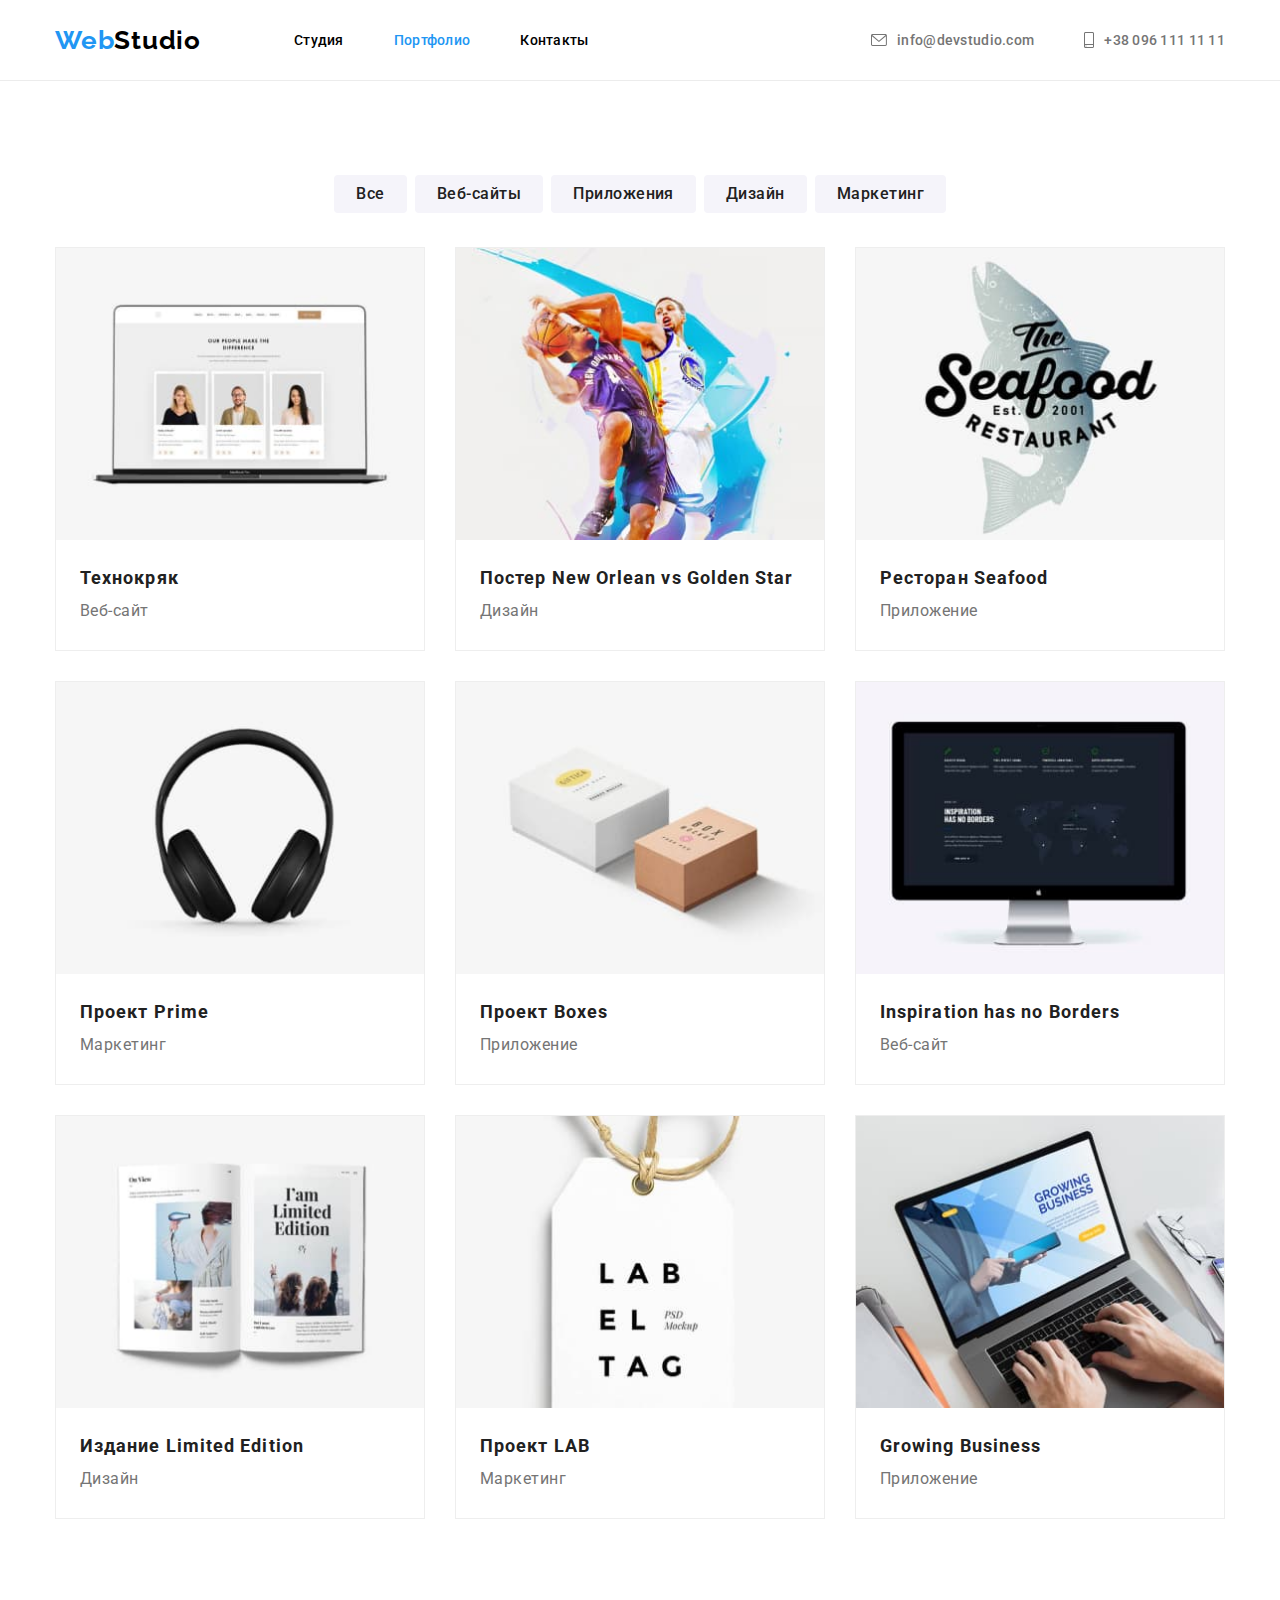
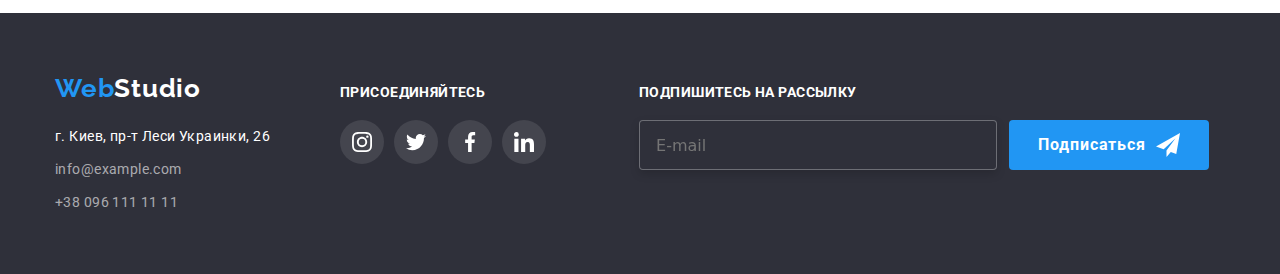
==== portfolio.html @ 6d936b80 "Add project" ====
<!DOCTYPE html>
<html lang="ru">
<head>
    <meta charset="UTF-8">
    <meta name="viewport" content="width=device-width, initial-scale=1.0">
    <title>WebStudio</title>
    <link rel="stylesheet" href="https://cdnjs.cloudflare.com/ajax/libs/modern-normalize/1.0.0/modern-normalize.min.css">
    <link rel="stylesheet" href="./css/main.min.css"/>
    <link href="https://fonts.googleapis.com/css2?family=Raleway:wght@700&family=Roboto:wght@400;500;700;900&display=swap" rel="stylesheet">
</head>
<body>
    <!-- Шапка -->
    <header class="border">
        <nav class="container heder-nav">
            <a href="./index.html" class="logo-header"><span class="logo">Web</span>Studio</a>
            <ul class="site-nav list">
                <li class="site-nav__item">
                    <a href="./index.html" class="link">Студия</a>
                </li>
                <li class="site-nav__item">
                    <a href="" class="site-nav--current link">Портфолио</a>
                </li>
                <li class="site-nav__item">
                    <a href="" class="link">Контакты</a>
                </li>
            </ul>
            <ul class="contacts-nav list">
                <li class="item">
                    <a class="contacts-nav__header-contacts connect--icon" href="mailto:info@devstudio.com">
                        <svg class="envelope connect--icon">
                            <use href="./images/sprite.svg#envelope"></use>
                        </svg>
                        info@devstudio.com
                    </a>
                </li>
                <li class="item item-contacts">
                    <a class="contacts-nav__header-contacts connect--icon" href="tel:380961111111">
                        <svg class="smartphone connect--icon">
                            <use href="./images/sprite.svg#smartphone"></use>
                        </svg>
                        +38 096 111 11 11</a>
                </li>
            </ul>
        </nav>
    </header>
    
    <main>
        <!-- Portfolio -->
        <section>
            <div class="container">
                <h1 class="hidden">Portfolio</h1>
                <ul class="filters-button list">
                    <li class="filters-button__item">
                        <button class="portfolio-button" type="button">Все</button>
                    </li>
                    <li class="filters-button__item">
                        <button class="portfolio-button" type="button">Веб-сайты</button>
                    </li>
                    <li class="filters-button__item">
                        <button class="portfolio-button" type="button">Приложения</button>
                    </li>
                    <li class="filters-button__item">
                        <button class="portfolio-button" type="button">Дизайн</button>
                    </li>
                    <li class="filters-button__item">
                        <button class="portfolio-button" type="button">Маркетинг</button>
                    </li>
                </ul>
                <ul class="projects list">
                    <li class="projects__item projects__card">
                        <a href="" class="link-list">
                            <div class="cover">
                                <img class="poster" src="./images/technokryak.jpg" width="370" alt="Ноутбук с открытой страницей магазина">
                                <div class="cover__project">
                                    <p class="cover__text">Технокряк это современная площадка распространения коронавируса. Компании используют эту платформу для цифрового шпионажа и атак на защищённые сервера конкурентов.</p>
                                </div>
                            </div>
                            <div class="indent">
                                <h3 class="projects__title">Технокряк</h3>
                                <p class="projects__description">Веб-сайт</p>
                            </div>
                        </a>
                    </li>
                    <li class="projects__item projects__card">
                        <a href="" class="link-list">
                            <div class="cover">
                                <img class="poster" src="./images/poster.jpg" width="370" alt="Постер с двумя баскетболистами">
                                <div class="cover__project">
                                    <p class="cover__text">Технокряк это современная площадка распространения коронавируса. Компании используют эту платформу для цифрового шпионажа и атак на защищённые сервера конкурентов.</p>
                                </div>
                            </div>
                            <div class="indent">
                                <h3 class="projects__title">Постер New Orlean vs Golden Star</h3>
                                <p class="projects__description">Дизайн</p>
                            </div>
                        </a>
                    </li>
                    <li class="projects__item projects__card">
                        <a href="" class="link-list">
                            <div class="cover">
                                <img class="poster" src="./images/restourant.jpg" width="370" alt="Вывеска с названием ресторана">
                                <div class="cover__project">
                                    <p class="cover__text">Технокряк это современная площадка распространения коронавируса. Компании используют эту платформу для цифрового шпионажа и атак на защищённые сервера конкурентов.</p>
                                </div>
                            </div>
                            <div class="indent">
                                <h3 class="projects__title">Ресторан Seafood</h3>
                                <p class="projects__description">Приложение</p>
                            </div>
                        </a>
                    </li>
                    <li class="projects__item projects__card">
                        <a href="" class="link-list">
                            <div class="cover">
                                <img class="poster" src="./images/prime.jpg" width="370" alt="Наушники">
                                <div class="cover__project">
                                    <p class="cover__text">Технокряк это современная площадка распространения коронавируса. Компании используют эту платформу для цифрового шпионажа и атак на защищённые сервера конкурентов.</p>
                                </div>
                            </div>
                            <div class="indent">
                                <h3 class="projects__title">Проект Prime</h3>
                                <p class="projects__description">Маркетинг</p>    
                            </div>
                        </a>
                    </li>
                    <li class="projects__item projects__card">
                        <a href="" class="link-list">
                            <div class="cover">
                                <img class="poster" src="./images/boxes.jpg" width="370" alt="Две маленькие коробки">                          
                                <div class="cover__project">
                                    <p class="cover__text">Технокряк это современная площадка распространения коронавируса. Компании используют эту платформу для цифрового шпионажа и атак на защищённые сервера конкурентов.</p>
                                </div>
                            </div>
                            <div class="indent">
                                <h3 class="projects__title">Проект Boxes</h3>
                                <p class="projects__description">Приложение</p>
                            </div>
                        </a>
                    </li>
                    <li class="projects__item projects__card">
                        <a href="" class="link-list">
                            <div class="cover">
                                <img class="poster" src="./images/computer.jpg" width="370" alt="Настольный компьютер">
                                <div class="cover__project">
                                    <p class="cover__text">Технокряк это современная площадка распространения коронавируса. Компании используют эту платформу для цифрового шпионажа и атак на защищённые сервера конкурентов.</p>
                                </div>
                            </div>
                            <div class="indent">
                                <h3 class="projects__title">Inspiration has no Borders</h3>
                                <p class="projects__description">Веб-сайт</p>
                            </div>
                        </a>
                    </li>
                    <li class="projects__item projects__card">
                        <a href="" class="link-list">
                            <div class="cover">
                                <img class="poster" src="./images/magazine.jpg" width="370" alt="Раскрытый журнал">
                                <div class="cover__project">
                                    <p class="cover__text">Технокряк это современная площадка распространения коронавируса. Компании используют эту платформу для цифрового шпионажа и атак на защищённые сервера конкурентов.</p>
                                </div>
                            </div>
                            <div class="indent">
                                <h3 class="projects__title">Издание Limited Edition</h3>
                                <p class="projects__description">Дизайн</p>
                            </div>
                        </a>
                    </li>
                    <li class="projects__item projects__card">
                        <a href="" class="link-list">
                            <div class="cover">
                                <img class="poster" src="./images/lab.jpg" width="370" alt="Этикетка">
                                <div class="cover__project">
                                    <p class="cover__text">Технокряк это современная площадка распространения коронавируса. Компании используют эту платформу для цифрового шпионажа и атак на защищённые сервера конкурентов.</p>
                                </div>
                            </div>
                            <div class="indent">
                                <h3 class="projects__title">Проект LAB</h3>
                                <p class="projects__description">Маркетинг</p>
                            </div>
                        </a>
                    </li>
                    <li class="projects__item projects__card">
                        <a href="" class="link-list">
                            <div class="cover">
                                <img class="poster" src="./images/laptop.jpg" width="370" alt="Ноутбук с открытым приложением">
                                <div class="cover__project">
                                    <p class="cover__text">Технокряк это современная площадка распространения коронавируса. Компании используют эту платформу для цифрового шпионажа и атак на защищённые сервера конкурентов.</p>
                                </div>
                            </div>
                            <div class="indent">
                                <h3 class="projects__title">Growing Business</h3>
                                <p class="projects__description">Приложение</p>
                            </div>
                        </a>
                    </li>
                </ul>
            </div>
        </section>
    </main>

    <!-- footer -->
    <footer class="decoration">
        <div class="container footer">
            <div class="footer__address">
                <a href="" class="logo-footer"><span class="logo">Web</span>Studio</a>
                <address>
                    <p class="address-text">г. Киев, пр-т Леси Украинки, 26</p>
                    <a href="mailto:info@example.com" class="footer__contacts">info@example.com</a>
                    <a href="tel:380961111111" class="footer__contacts">+38 096 111 11 11</a>
                </address>
            </div>
            <div class="footer-social-block">
                <h3 class="title">Присоединяйтесь</h3>
                <ul class="list social">
                    <li class="item social__item">
                        <a class="link social__link footer-icon" href="https://www.instagram.com/" aria-label="ссылка Инстаграм">
                            <svg class="social__icon">
                                <use href="./images/sprite.svg#instagram"></use>
                            </svg>
                        </a>
                    </li>
                    <li class="item social__item">
                        <a class="link social__link footer-icon" href="https://twitter.com/" aria-label="ссылка Твиттер">
                            <svg class="social__icon">
                                <use href="./images/sprite.svg#twitter"></use>
                            </svg>
                        </a>
                    </li>
                    <li class="item social__item">
                        <a class="link social__link footer-icon" href="https://facebook.com/" aria-label="ссылка Фейсбук">
                            <svg class="social__icon">
                                <use href="./images/sprite.svg#facebook"></use>
                            </svg>
                        </a>
                    </li>
                    <li class="item social__item">
                        <a class="link social__link footer-icon" href="https://www.linkedin.com/" aria-label="ссылка Линкедин">
                            <svg class="social__icon">
                                <use href="./images/sprite.svg#linkedin"></use>
                            </svg>
                        </a>
                    </li>
                </ul>
            </div>
            <div>
                <h3 class="title">Подпишитесь на рассылку</h3>
                <form class="footer-form">
                    <input class="mail" type="email" name="mail" placeholder="E-mail">
                    <button class="button" type="submit">Подписаться
                        <svg class="icon-send" width="24" height="24">
                            <use href="./images/sprite.svg#icon-send"></use>
                        </svg>
                    </button>
                </form>
            </div>

        </div>
    </footer>
        
    </body>
    </html>
---- css/main.min.css ----
html{-webkit-box-sizing:border-box;box-sizing:border-box}*,*::before,*::after{-webkit-box-sizing:inherit;box-sizing:inherit}body{background-color:#fff}img{display:block;max-width:100%;height:auto}.container{margin-left:auto;margin-right:auto;width:1200px;padding-left:15px;padding-right:15px}.list{padding:0;margin:0;list-style:none}.link{text-decoration:none;font-family:Roboto;font-style:normal;font-weight:500;font-size:14px;line-height:16px;letter-spacing:0.02em;color:var(--primary-text-color);-webkit-transition:color 250ms cubic-bezier(0.4, 0, 0.2, 1);transition:color 250ms cubic-bezier(0.4, 0, 0.2, 1)}.link:hover,.link:focus{color:#2196F3}.logo{color:#2196F3}.logo-header,.logo-footer{text-decoration:none;font-family:Raleway;font-style:normal;font-weight:bold;font-size:26px;line-height:31px;letter-spacing:0.03em}.logo-header{color:#000}.logo-footer{display:inline-block;margin-bottom:20px;color:#fff}.button{display:inline-block;padding:10px 32px;min-width:200px;border-radius:4px;border:none;cursor:pointer;text-decoration:none;font-family:Roboto;font-style:normal;font-weight:bold;font-size:16px;line-height:30px;letter-spacing:0.06em;color:#fff;background-color:#2196F3}.modal-batton{position:absolute;top:8px;right:8px;width:30px;height:30px;border-radius:50%;background-color:#fff;border:1px solid rgba(0,0,0,0.1);cursor:pointer}.modal-batton:hover .close,.modal-batton:focus .close{fill:#2196F3}.deal-button{display:-webkit-box;display:-ms-flexbox;display:flex;-webkit-box-pack:center;-ms-flex-pack:center;justify-content:center;-webkit-box-align:center;-ms-flex-align:center;align-items:center;margin-top:30px;-webkit-box-shadow:0px 4px 4px rgba(0,0,0,0.15);box-shadow:0px 4px 4px rgba(0,0,0,0.15)}.filters-button{display:-webkit-box;display:-ms-flexbox;display:flex;-webkit-box-pack:center;-ms-flex-pack:center;justify-content:center;-webkit-box-align:stretch;-ms-flex-align:stretch;align-items:stretch;margin-top:94px;margin-bottom:34px}.filters-button__item:not(:last-child){margin-right:8px}.portfolio-button{display:inline-block;min-width:73px;height:38px;padding:6px 22px;text-decoration:none;border-radius:4px;border:none;font-family:Roboto;font-style:normal;font-weight:500;font-size:16px;line-height:26px;letter-spacing:0.03em;cursor:pointer;-webkit-transition:color 250ms cubic-bezier(0.4, 0, 0.2, 1),background-color 250ms cubic-bezier(0.4, 0, 0.2, 1),-webkit-box-shadow 250ms cubic-bezier(0.4, 0, 0.2, 1);transition:color 250ms cubic-bezier(0.4, 0, 0.2, 1),background-color 250ms cubic-bezier(0.4, 0, 0.2, 1),-webkit-box-shadow 250ms cubic-bezier(0.4, 0, 0.2, 1);transition:color 250ms cubic-bezier(0.4, 0, 0.2, 1),background-color 250ms cubic-bezier(0.4, 0, 0.2, 1),box-shadow 250ms cubic-bezier(0.4, 0, 0.2, 1);transition:color 250ms cubic-bezier(0.4, 0, 0.2, 1),background-color 250ms cubic-bezier(0.4, 0, 0.2, 1),box-shadow 250ms cubic-bezier(0.4, 0, 0.2, 1),-webkit-box-shadow 250ms cubic-bezier(0.4, 0, 0.2, 1);color:#212121;background-color:#F5F4FA}.portfolio-button:hover,.portfolio-button:focus{color:#fff;background-color:#2196F3;-webkit-box-shadow:0px 3px 1px rgba(0,0,0,0.1),0px 1px 2px rgba(0,0,0,0.08),0px 2px 2px rgba(0,0,0,0.12);box-shadow:0px 3px 1px rgba(0,0,0,0.1),0px 1px 2px rgba(0,0,0,0.08),0px 2px 2px rgba(0,0,0,0.12)}.social{display:-webkit-box;display:-ms-flexbox;display:flex;-webkit-box-pack:center;-ms-flex-pack:center;justify-content:center;-webkit-box-align:center;-ms-flex-align:center;align-items:center}.social__item:not(:last-child){margin-right:10px}.social__link{display:-webkit-box;display:-ms-flexbox;display:flex;-webkit-box-pack:center;-ms-flex-pack:center;justify-content:center;-webkit-box-align:center;-ms-flex-align:center;align-items:center;width:44px;height:44px;border-radius:50%;fill:#AFB1B8;-webkit-transition:background-color 250ms cubic-bezier(0.4, 0, 0.2, 1);transition:background-color 250ms cubic-bezier(0.4, 0, 0.2, 1)}.social__link:hover .team-icon,.social__link:focus .team-icon{fill:#fff}.social__link:hover,.social__link:focus{background-color:#2196F3}.footer-icon{fill:#fff;background-color:rgba(255,255,255,0.1)}.social__icon{width:20px;height:20px;-webkit-transition:fill 250ms cubic-bezier(0.4, 0, 0.2, 1);transition:fill 250ms cubic-bezier(0.4, 0, 0.2, 1)}.backdrop{position:fixed;top:0;left:0;z-index:1;width:100%;height:100%;background-color:rgba(0,0,0,0.2);-webkit-transition:opacity 250ms cubic-bezier(0.4, 0, 0.2, 1);transition:opacity 250ms cubic-bezier(0.4, 0, 0.2, 1)}.backdrop.is-hidden{opacity:0;pointer-events:none}.backdrop.is-hidden .modal-window{-webkit-transform:translate(-50%, -50%) scale(0.7);transform:translate(-50%, -50%) scale(0.7)}.modal-window{position:absolute;top:50%;left:50%;-webkit-box-orient:vertical;-webkit-box-direction:normal;-ms-flex-direction:column;flex-direction:column;display:-webkit-box;display:-ms-flexbox;display:flex;-webkit-box-pack:center;-ms-flex-pack:center;justify-content:center;-webkit-box-align:center;-ms-flex-align:center;align-items:center;padding:40px;-webkit-transform:translate(-50%, -50%) scale(1);transform:translate(-50%, -50%) scale(1);width:528px;height:581px;background-color:#fff;-webkit-box-shadow:0px 1px 3px rgba(0,0,0,0.12),0px 1px 1px rgba(0,0,0,0.14),0px 2px 1px rgba(0,0,0,0.2);box-shadow:0px 1px 3px rgba(0,0,0,0.12),0px 1px 1px rgba(0,0,0,0.14),0px 2px 1px rgba(0,0,0,0.2);border-radius:4px;-webkit-transition:opacity 250ms cubic-bezier(0.4, 0, 0.2, 1),-webkit-transform 250ms cubic-bezier(0.4, 0, 0.2, 1);transition:opacity 250ms cubic-bezier(0.4, 0, 0.2, 1),-webkit-transform 250ms cubic-bezier(0.4, 0, 0.2, 1);transition:transform 250ms cubic-bezier(0.4, 0, 0.2, 1),opacity 250ms cubic-bezier(0.4, 0, 0.2, 1);transition:transform 250ms cubic-bezier(0.4, 0, 0.2, 1),opacity 250ms cubic-bezier(0.4, 0, 0.2, 1),-webkit-transform 250ms cubic-bezier(0.4, 0, 0.2, 1)}.close{position:absolute;top:50%;left:50%;-webkit-transform:translate(-50%, -50%);transform:translate(-50%, -50%);width:18px;height:18px;fill:#000;-webkit-transition:fill 250ms cubic-bezier(0.4, 0, 0.2, 1);transition:fill 250ms cubic-bezier(0.4, 0, 0.2, 1)}.form-title{display:block;margin-bottom:12px;font-family:Roboto;font-style:normal;font-weight:bold;font-size:20px;line-height:23px;text-align:center;letter-spacing:0.03em;color:#212121}.modal-form{-webkit-box-orient:vertical;-webkit-box-direction:normal;-ms-flex-direction:column;flex-direction:column;display:-webkit-box;display:-ms-flexbox;display:flex;-webkit-box-pack:center;-ms-flex-pack:center;justify-content:center;-webkit-box-align:center;-ms-flex-align:center;align-items:center}.formbox{display:-webkit-box;display:-ms-flexbox;display:flex;-webkit-box-orient:vertical;-webkit-box-direction:normal;-ms-flex-direction:column;flex-direction:column;position:relative;text-align:left;margin-bottom:10px;font-style:normal;font-weight:normal;font-size:12px;line-height:14px;letter-spacing:0.01em;color:#757575}.formbox__title{margin-bottom:4px}.formbox__input{width:448px;height:40px;padding-left:42px;border:1px solid rgba(33,33,33,0.2);border-radius:4px}.formbox__input:focus{border-color:#2196F3;-webkit-transition:border-color 250ms cubic-bezier(0.4, 0, 0.2, 1);transition:border-color 250ms cubic-bezier(0.4, 0, 0.2, 1)}.formbox__input:hover{cursor:pointer}.formbox__input:focus+.formbox__icon{fill:#2196F3;-webkit-transition:fill 250ms cubic-bezier(0.4, 0, 0.2, 1);transition:fill 250ms cubic-bezier(0.4, 0, 0.2, 1)}.formbox__icon{position:absolute;left:12px;bottom:11px;width:18px;height:18px}.formbox__comment{resize:none;width:448px;height:120px;border:1px solid rgba(33,33,33,0.2);border-radius:4px;padding:12px 16px}.formbox__comment:focus{border-color:#2196F3;-webkit-transition:border-color 250ms cubic-bezier(0.4, 0, 0.2, 1);transition:border-color 250ms cubic-bezier(0.4, 0, 0.2, 1)}.dealbox{display:-webkit-box;display:-ms-flexbox;display:flex;-webkit-box-align:center;-ms-flex-align:center;align-items:center;margin-top:10px}.checkbox{position:absolute;width:1px;height:1px;margin:-1px;border:0;padding:0;clip:rect(0 0 0 0);overflow:hidden}.dealbox__icon{display:inline-block;width:16px;height:15px;border:2px solid #212121;border-radius:2px;margin-right:8px;-webkit-transition:background-color 250ms cubic-bezier(0.4, 0, 0.2, 1);transition:background-color 250ms cubic-bezier(0.4, 0, 0.2, 1)}.checkbox:checked+.dealbox__icon{border-color:#2196F3;background-color:#2196F3;background-image:url(../images/icon-check.svg);background-size:contain;background-origin:border-box}.dealbox__text{font-family:Roboto;font-style:normal;font-weight:normal;font-size:14px;line-height:24px;letter-spacing:0.03em;color:#757575}.dealbox__link{text-decoration:none;font-family:Roboto;font-style:normal;font-weight:normal;font-size:14px;line-height:24px;letter-spacing:0.03em;border-bottom:1px solid #2196F3;color:#2196F3}.border{border-bottom:1px solid #ECECEC}.heder-nav{display:-webkit-box;display:-ms-flexbox;display:flex;-webkit-box-align:center;-ms-flex-align:center;align-items:center}.site-nav{display:-webkit-box;display:-ms-flexbox;display:flex;margin-left:93px}.site-nav__item:not(:last-child){margin-right:50px}.site-nav--current{color:#2196F3}.site-nav .link{display:block;padding-top:32px;padding-bottom:32px}.site-nav .link--current{position:relative}.site-nav .link--current::after{content:"";position:absolute;left:0;bottom:0;width:100%;height:4px;border-radius:2px;background-color:#2196F3}.contacts-nav{display:-webkit-box;display:-ms-flexbox;display:flex;-webkit-box-align:center;-ms-flex-align:center;align-items:center;margin-left:auto}.contacts-nav__header-contacts{display:-webkit-box;display:-ms-flexbox;display:flex;-webkit-box-align:center;-ms-flex-align:center;align-items:center;padding-top:32px;padding-bottom:32px}.contacts-nav__header-contacts{text-decoration:none;font-family:Roboto;font-style:normal;font-weight:500;font-size:14px;line-height:16px;letter-spacing:0.02em;color:#757575;-webkit-transition:color 250ms cubic-bezier(0.4, 0, 0.2, 1);transition:color 250ms cubic-bezier(0.4, 0, 0.2, 1)}.contacts-nav__header-contacts:hover,.contacts-nav__header-contacts:focus{color:#2196F3}.contacts-nav__header-contacts:hover .connect--icon,.contacts-nav__header-contacts:focus .connect--icon{fill:#2196F3}.contacts-nav .item+.item{margin-left:50px}.envelope{margin-right:10px;width:16px;height:12px;fill:#757575;-webkit-transition:fill 250ms cubic-bezier(0.4, 0, 0.2, 1);transition:fill 250ms cubic-bezier(0.4, 0, 0.2, 1)}.smartphone{margin-right:10px;width:10px;height:16px;fill:#757575;-webkit-transition:fill 250ms cubic-bezier(0.4, 0, 0.2, 1);transition:fill 250ms cubic-bezier(0.4, 0, 0.2, 1)}.banner{-webkit-box-orient:vertical;-webkit-box-direction:normal;-ms-flex-direction:column;flex-direction:column;display:-webkit-box;display:-ms-flexbox;display:flex;-webkit-box-pack:center;-ms-flex-pack:center;justify-content:center;-webkit-box-align:center;-ms-flex-align:center;align-items:center;max-width:1600px;min-height:600px;margin-left:auto;margin-right:auto;margin-bottom:94px;background-image:-webkit-gradient(linear, left top, left bottom, from(rgba(47,48,58,0.4)), to(rgba(47,48,58,0.4))),url(../images/banner.jpg);background-image:linear-gradient(rgba(47,48,58,0.4), rgba(47,48,58,0.4)),url(../images/banner.jpg);background-color:#C4C4C4;background-repeat:no-repeat;background-position:center;background-size:cover;text-align:center}.banner-headline{margin-top:0;margin-bottom:30px;font-family:Roboto;font-style:normal;font-weight:900;font-size:44px;line-height:60px;letter-spacing:0.06em;text-transform:uppercase;color:#fff}.section-features{margin:0}.features{display:-webkit-box;display:-ms-flexbox;display:flex;-ms-flex-wrap:nowrap;flex-wrap:nowrap}.features__item{width:calc((100% - 30px * 3) / 4);margin-right:30px}.features__icon{width:70px;height:70px}.features__title{margin-top:0;margin-bottom:10px;font-family:Roboto;font-style:normal;font-weight:bold;font-size:14px;line-height:16px;letter-spacing:0.03em;text-transform:uppercase;color:#212121}.features__text{margin-top:0;margin-bottom:0;font-family:Roboto;font-style:normal;font-weight:normal;font-size:14px;line-height:24px;letter-spacing:0.03em;color:#757575}.icon-box{display:-webkit-box;display:-ms-flexbox;display:flex;-webkit-box-pack:center;-ms-flex-pack:center;justify-content:center;-webkit-box-align:center;-ms-flex-align:center;align-items:center;width:270px;height:120px;margin-bottom:30px;background-color:#F5F4FA;border-radius:4px}.hidden{font-size:0}.section-spec{padding-top:94px}.section-heading{margin-top:0;margin-bottom:50px;font-family:Roboto;font-style:normal;font-weight:bold;font-size:36px;line-height:42px;text-align:center;letter-spacing:0.03em;color:#212121}.activity{display:-webkit-box;display:-ms-flexbox;display:flex;-ms-flex-wrap:wrap;flex-wrap:wrap;margin-bottom:94px}.activity__item{position:relative;width:calc((100% - 30px * 2) / 3);margin-right:30px}.activity__item:nth-child(3n){margin-right:0}.activity__item::before{position:absolute;bottom:0;content:"";width:100%;height:70px;background:rgba(47,48,58,0.8)}.activity__title{position:absolute;bottom:27px;margin:0;width:100%;font-family:Roboto;font-style:normal;font-weight:bold;font-size:14px;line-height:16px;text-align:center;letter-spacing:0.03em;text-transform:uppercase;color:#fff}.section-team{padding-top:94px;padding-bottom:94px;background-color:#F5F4FA}.team{display:-webkit-box;display:-ms-flexbox;display:flex;-ms-flex-wrap:wrap;flex-wrap:wrap}.team__card{width:calc((100% - 30px * 3) / 4);margin-right:30px}.team__card:nth-child(4n){margin-right:0}.team__name{margin-top:0;margin-bottom:10px;font-family:Roboto;font-style:normal;font-weight:500;font-size:16px;line-height:19px;text-align:center;letter-spacing:0.03em;color:#212121}.team__position{margin-top:0;margin-bottom:16px;font-family:Roboto;font-style:normal;font-weight:normal;font-size:16px;line-height:19px;text-align:center;letter-spacing:0.03em;color:#757575}.team__photo{margin-bottom:30px}.bg-card{width:270px;height:428px;background-color:#fff;-webkit-box-shadow:0px 1px 3px rgba(0,0,0,0.12),0px 1px 1px rgba(0,0,0,0.14),0px 2px 1px rgba(0,0,0,0.2);box-shadow:0px 1px 3px rgba(0,0,0,0.12),0px 1px 1px rgba(0,0,0,0.14),0px 2px 1px rgba(0,0,0,0.2);border-radius:0px 0px 4px 4px}.section-clients{padding-top:94px}.clients{display:-webkit-box;display:-ms-flexbox;display:flex;-webkit-box-pack:center;-ms-flex-pack:center;justify-content:center;-webkit-box-align:center;-ms-flex-align:center;align-items:center;margin-bottom:94px}.clients__item{margin-right:30px}.clients__item:last-child{margin-right:0}.clients__link{display:-webkit-inline-box;display:-ms-inline-flexbox;display:inline-flex;-webkit-box-pack:center;-ms-flex-pack:center;justify-content:center;-webkit-box-align:center;-ms-flex-align:center;align-items:center;width:170px;height:90px;fill:#AFB1B8;border:1px solid #AFB1B8;-webkit-box-sizing:border-box;box-sizing:border-box;border-radius:4px;-webkit-transition:fill 250ms cubic-bezier(0.4, 0, 0.2, 1),border 250ms cubic-bezier(0.4, 0, 0.2, 1);transition:fill 250ms cubic-bezier(0.4, 0, 0.2, 1),border 250ms cubic-bezier(0.4, 0, 0.2, 1)}.clients__link.client-icon:hover,.clients__link.client-icon:focus{fill:#2196F3;border:1px solid #2196F3}.decoration{background-color:#2F303A}.footer{display:-webkit-box;display:-ms-flexbox;display:flex;-webkit-box-align:baseline;-ms-flex-align:baseline;align-items:baseline;padding:60px 15px}.footer__address{margin-right:70px}.footer__contacts{display:block;margin-bottom:9px;text-decoration:none;font-family:Roboto;font-style:normal;font-weight:normal;font-size:14px;line-height:24px;letter-spacing:0.03em;color:rgba(255,255,255,0.6);-webkit-transition:color 250ms cubic-bezier(0.4, 0, 0.2, 1);transition:color 250ms cubic-bezier(0.4, 0, 0.2, 1)}.footer__contacts:last-child{margin-bottom:0}.footer__contacts:hover,.footer__contacts:focus{color:#2196F3}.address-text{margin-top:0;margin-bottom:9px;font-family:Roboto;font-style:normal;font-weight:normal;font-size:14px;line-height:24px;letter-spacing:0.03em;color:#fff}.footer-social-block{margin-right:93px}.title{margin:0;margin-bottom:20px;font-family:Roboto;font-style:normal;font-weight:bold;font-size:14px;line-height:16px;letter-spacing:0.03em;text-transform:uppercase;color:#fff}.footer-form{display:-webkit-box;display:-ms-flexbox;display:flex}.footer-form .mail{width:358px;height:50px;margin-right:12px;padding-left:16px;padding-top:15px;padding-bottom:15px;color:rgba(255,255,255,0.6);background:#2F303A;border:1px solid rgba(255,255,255,0.3);-webkit-filter:drop-shadow(0px 4px 4px rgba(0,0,0,0.15));filter:drop-shadow(0px 4px 4px rgba(0,0,0,0.15));border-radius:4px;-webkit-transition:border 250ms cubic-bezier(0.4, 0, 0.2, 1);transition:border 250ms cubic-bezier(0.4, 0, 0.2, 1)}.footer-form .mail:hover,.footer-form .mail:focus{border:1px solid #2196F3}.icon-send{margin-left:10px}.footer-form .button{display:-webkit-box;display:-ms-flexbox;display:flex;-webkit-box-pack:center;-ms-flex-pack:center;justify-content:center;-webkit-box-align:center;-ms-flex-align:center;align-items:center;display:flex;align-items:center;text-align:center;width:200px;height:50px;padding:10px 28px}.projects{display:-webkit-box;display:-ms-flexbox;display:flex;-ms-flex-wrap:wrap;flex-wrap:wrap;padding-bottom:94px}.projects__item{width:calc((100% - 30px * 2) / 3);margin-right:30px;margin-bottom:30px}.projects__item:nth-child(3n){margin-right:0}.projects__item:nth-last-child(-n+3){margin-bottom:0}.projects__card{width:370px;height:404px;border:1px solid #EEEEEE;background-color:#fff;-webkit-transition:-webkit-box-shadow 250ms cubic-bezier(0.4, 0, 0.2, 1);transition:-webkit-box-shadow 250ms cubic-bezier(0.4, 0, 0.2, 1);transition:box-shadow 250ms cubic-bezier(0.4, 0, 0.2, 1);transition:box-shadow 250ms cubic-bezier(0.4, 0, 0.2, 1), -webkit-box-shadow 250ms cubic-bezier(0.4, 0, 0.2, 1)}.projects__title{margin:0;text-decoration:none;font-family:Roboto;font-style:normal;font-weight:bold;font-size:18px;line-height:36px;letter-spacing:0.06em;color:#212121}.projects__description{margin:0;text-decoration:none;font-family:Roboto;font-style:normal;font-weight:normal;font-size:16px;line-height:30px;letter-spacing:0.03em;color:#757575}.projects__card:hover,.projects__card:focus{-webkit-box-shadow:0px 1px 1px rgba(0,0,0,0.12),0px 4px 4px rgba(0,0,0,0.06),1px 4px 6px rgba(0,0,0,0.16);box-shadow:0px 1px 1px rgba(0,0,0,0.12),0px 4px 4px rgba(0,0,0,0.06),1px 4px 6px rgba(0,0,0,0.16)}.projects__card:hover .cover__project{-webkit-transform:translateY(0);transform:translateY(0)}.cover{position:relative;overflow:hidden}.cover__project{position:absolute;top:0;left:0;bottom:0;display:-webkit-box;display:-ms-flexbox;display:flex;-webkit-box-align:center;-ms-flex-align:center;align-items:center;padding-left:24px;padding-right:24px;background-color:rgba(33,150,243,0.9);-webkit-transform:translateY(100%);transform:translateY(100%);-webkit-transition:-webkit-transform 250ms cubic-bezier(0.4, 0, 0.2, 1);transition:-webkit-transform 250ms cubic-bezier(0.4, 0, 0.2, 1);transition:transform 250ms cubic-bezier(0.4, 0, 0.2, 1);transition:transform 250ms cubic-bezier(0.4, 0, 0.2, 1), -webkit-transform 250ms cubic-bezier(0.4, 0, 0.2, 1)}.cover__text{margin:0;font-style:normal;font-weight:400;font-size:18px;line-height:1.56;color:#fff}.poster{display:block}.indent{padding-left:24px;padding-right:24px;padding-top:20px;padding-bottom:20px}.link-list{text-decoration:none}
/*# sourceMappingURL=main.min.css.map */
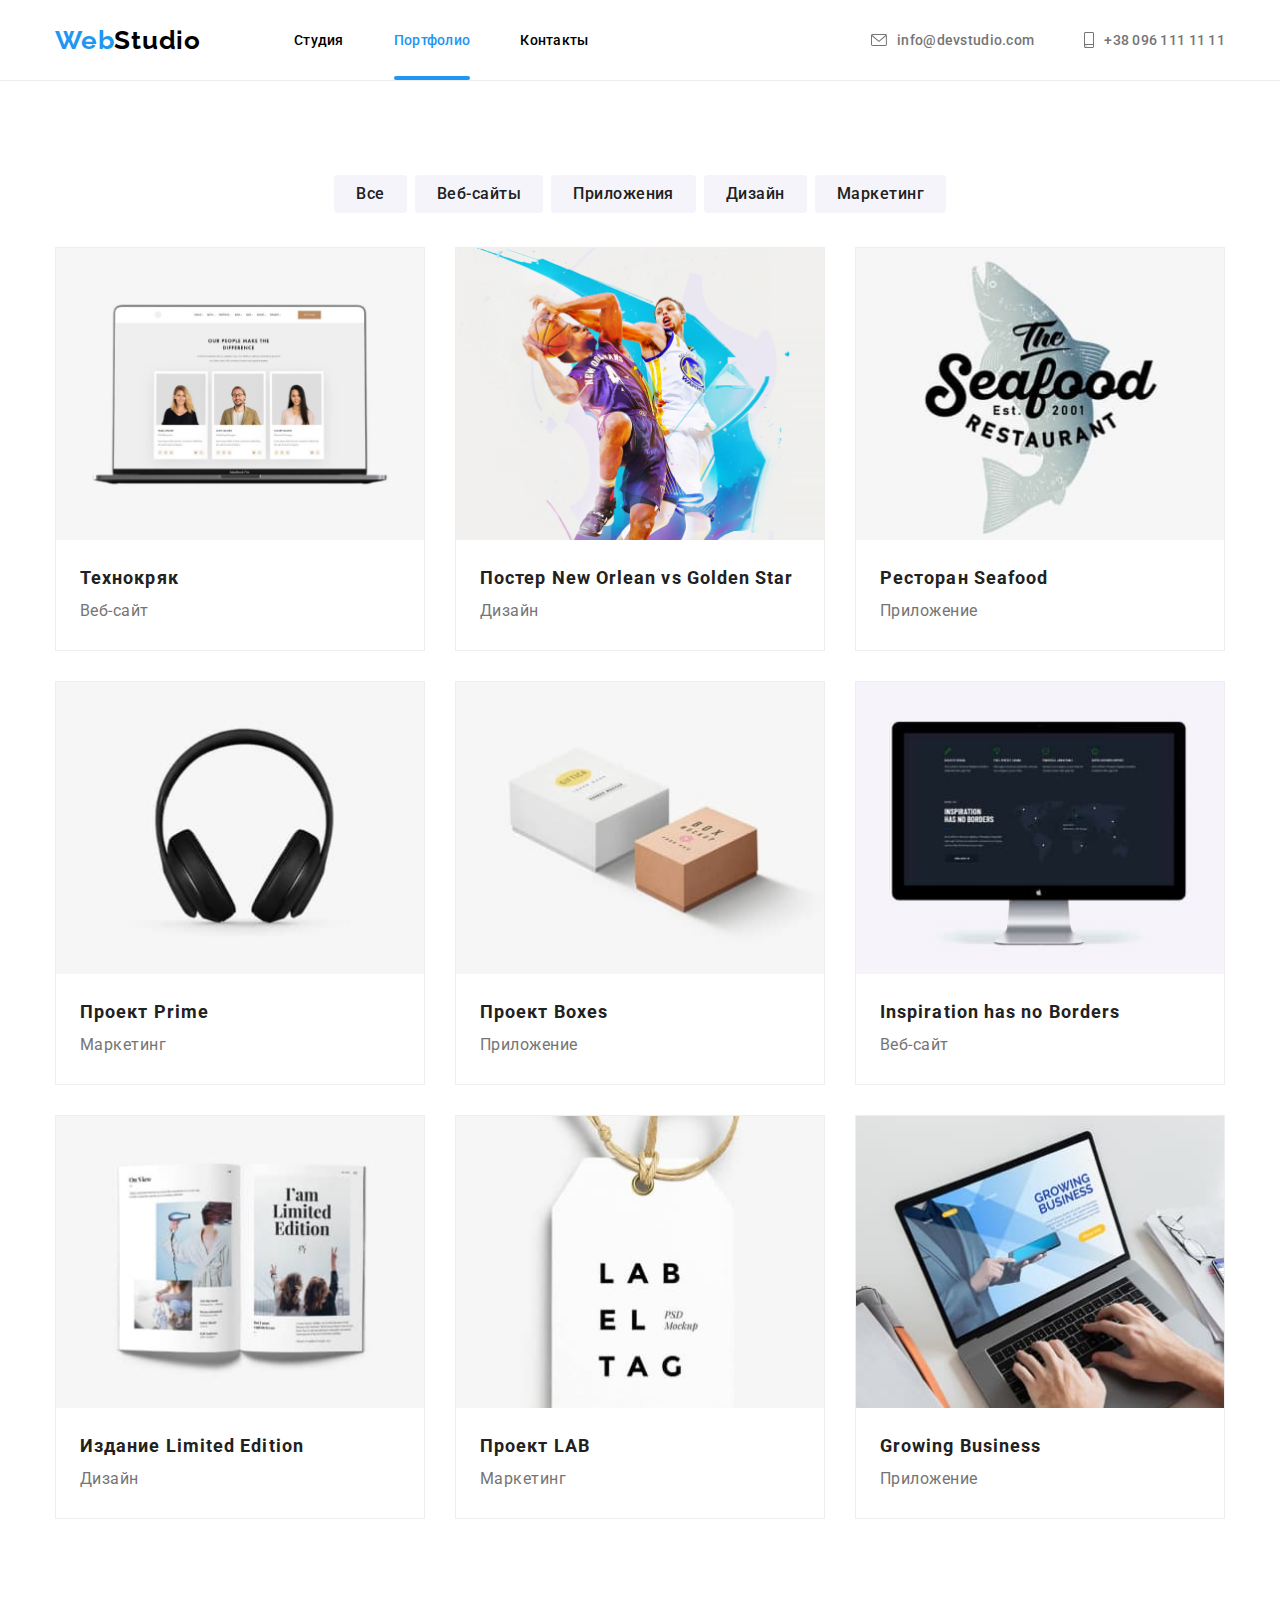
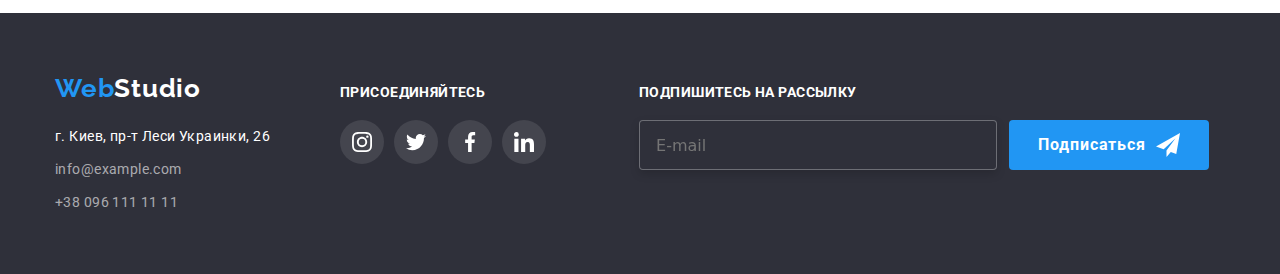
==== commit 0bad4296: "Add adaptive portfolio.html" ====
--- a/portfolio.html
+++ b/portfolio.html
@@ -10,7 +10,7 @@
 </head>
 <body>
     <!-- Шапка -->
-    <header class="border">
+    <header class="header">
         <nav class="container heder-nav">
             <a href="./index.html" class="logo-header"><span class="logo">Web</span>Studio</a>
             <ul class="site-nav list">
@@ -25,7 +25,7 @@
                 </li>
             </ul>
             <ul class="contacts-nav list">
-                <li class="item">
+                <li class="item item-contacts">
                     <a class="contacts-nav__header-contacts connect--icon" href="mailto:info@devstudio.com">
                         <svg class="envelope connect--icon">
                             <use href="./images/sprite.svg#envelope"></use>
@@ -70,7 +70,7 @@
                     <li class="projects__item projects__card">
                         <a href="" class="link-list">
                             <div class="cover">
-                                <img class="poster" src="./images/technokryak.jpg" width="370" alt="Ноутбук с открытой страницей магазина">
+                                <img class="poster" src="./images/technokryak.jpg" alt="Ноутбук с открытой страницей магазина">
                                 <div class="cover__project">
                                     <p class="cover__text">Технокряк это современная площадка распространения коронавируса. Компании используют эту платформу для цифрового шпионажа и атак на защищённые сервера конкурентов.</p>
                                 </div>
@@ -84,7 +84,7 @@
                     <li class="projects__item projects__card">
                         <a href="" class="link-list">
                             <div class="cover">
-                                <img class="poster" src="./images/poster.jpg" width="370" alt="Постер с двумя баскетболистами">
+                                <img class="poster" src="./images/poster.jpg" alt="Постер с двумя баскетболистами">
                                 <div class="cover__project">
                                     <p class="cover__text">Технокряк это современная площадка распространения коронавируса. Компании используют эту платформу для цифрового шпионажа и атак на защищённые сервера конкурентов.</p>
                                 </div>
@@ -98,7 +98,7 @@
                     <li class="projects__item projects__card">
                         <a href="" class="link-list">
                             <div class="cover">
-                                <img class="poster" src="./images/restourant.jpg" width="370" alt="Вывеска с названием ресторана">
+                                <img class="poster" src="./images/restourant.jpg" alt="Вывеска с названием ресторана">
                                 <div class="cover__project">
                                     <p class="cover__text">Технокряк это современная площадка распространения коронавируса. Компании используют эту платформу для цифрового шпионажа и атак на защищённые сервера конкурентов.</p>
                                 </div>
@@ -112,7 +112,7 @@
                     <li class="projects__item projects__card">
                         <a href="" class="link-list">
                             <div class="cover">
-                                <img class="poster" src="./images/prime.jpg" width="370" alt="Наушники">
+                                <img class="poster" src="./images/prime.jpg" alt="Наушники">
                                 <div class="cover__project">
                                     <p class="cover__text">Технокряк это современная площадка распространения коронавируса. Компании используют эту платформу для цифрового шпионажа и атак на защищённые сервера конкурентов.</p>
                                 </div>
@@ -126,7 +126,7 @@
                     <li class="projects__item projects__card">
                         <a href="" class="link-list">
                             <div class="cover">
-                                <img class="poster" src="./images/boxes.jpg" width="370" alt="Две маленькие коробки">                          
+                                <img class="poster" src="./images/boxes.jpg" alt="Две маленькие коробки">                          
                                 <div class="cover__project">
                                     <p class="cover__text">Технокряк это современная площадка распространения коронавируса. Компании используют эту платформу для цифрового шпионажа и атак на защищённые сервера конкурентов.</p>
                                 </div>
@@ -140,7 +140,7 @@
                     <li class="projects__item projects__card">
                         <a href="" class="link-list">
                             <div class="cover">
-                                <img class="poster" src="./images/computer.jpg" width="370" alt="Настольный компьютер">
+                                <img class="poster" src="./images/computer.jpg" alt="Настольный компьютер">
                                 <div class="cover__project">
                                     <p class="cover__text">Технокряк это современная площадка распространения коронавируса. Компании используют эту платформу для цифрового шпионажа и атак на защищённые сервера конкурентов.</p>
                                 </div>
@@ -154,7 +154,7 @@
                     <li class="projects__item projects__card">
                         <a href="" class="link-list">
                             <div class="cover">
-                                <img class="poster" src="./images/magazine.jpg" width="370" alt="Раскрытый журнал">
+                                <img class="poster" src="./images/magazine.jpg" alt="Раскрытый журнал">
                                 <div class="cover__project">
                                     <p class="cover__text">Технокряк это современная площадка распространения коронавируса. Компании используют эту платформу для цифрового шпионажа и атак на защищённые сервера конкурентов.</p>
                                 </div>
@@ -168,7 +168,7 @@
                     <li class="projects__item projects__card">
                         <a href="" class="link-list">
                             <div class="cover">
-                                <img class="poster" src="./images/lab.jpg" width="370" alt="Этикетка">
+                                <img class="poster" src="./images/lab.jpg" alt="Этикетка">
                                 <div class="cover__project">
                                     <p class="cover__text">Технокряк это современная площадка распространения коронавируса. Компании используют эту платформу для цифрового шпионажа и атак на защищённые сервера конкурентов.</p>
                                 </div>
@@ -182,7 +182,7 @@
                     <li class="projects__item projects__card">
                         <a href="" class="link-list">
                             <div class="cover">
-                                <img class="poster" src="./images/laptop.jpg" width="370" alt="Ноутбук с открытым приложением">
+                                <img class="poster" src="./images/laptop.jpg" alt="Ноутбук с открытым приложением">
                                 <div class="cover__project">
                                     <p class="cover__text">Технокряк это современная площадка распространения коронавируса. Компании используют эту платформу для цифрового шпионажа и атак на защищённые сервера конкурентов.</p>
                                 </div>
--- a/css/main.min.css
+++ b/css/main.min.css
@@ -1,2 +1,2 @@
-html{-webkit-box-sizing:border-box;box-sizing:border-box}*,*::before,*::after{-webkit-box-sizing:inherit;box-sizing:inherit}body{background-color:#fff}img{display:block;max-width:100%;height:auto}.container{margin-left:auto;margin-right:auto;width:1200px;padding-left:15px;padding-right:15px}.list{padding:0;margin:0;list-style:none}.link{text-decoration:none;font-family:Roboto;font-style:normal;font-weight:500;font-size:14px;line-height:16px;letter-spacing:0.02em;color:var(--primary-text-color);-webkit-transition:color 250ms cubic-bezier(0.4, 0, 0.2, 1);transition:color 250ms cubic-bezier(0.4, 0, 0.2, 1)}.link:hover,.link:focus{color:#2196F3}.logo{color:#2196F3}.logo-header,.logo-footer{text-decoration:none;font-family:Raleway;font-style:normal;font-weight:bold;font-size:26px;line-height:31px;letter-spacing:0.03em}.logo-header{color:#000}.logo-footer{display:inline-block;margin-bottom:20px;color:#fff}.button{display:inline-block;padding:10px 32px;min-width:200px;border-radius:4px;border:none;cursor:pointer;text-decoration:none;font-family:Roboto;font-style:normal;font-weight:bold;font-size:16px;line-height:30px;letter-spacing:0.06em;color:#fff;background-color:#2196F3}.modal-batton{position:absolute;top:8px;right:8px;width:30px;height:30px;border-radius:50%;background-color:#fff;border:1px solid rgba(0,0,0,0.1);cursor:pointer}.modal-batton:hover .close,.modal-batton:focus .close{fill:#2196F3}.deal-button{display:-webkit-box;display:-ms-flexbox;display:flex;-webkit-box-pack:center;-ms-flex-pack:center;justify-content:center;-webkit-box-align:center;-ms-flex-align:center;align-items:center;margin-top:30px;-webkit-box-shadow:0px 4px 4px rgba(0,0,0,0.15);box-shadow:0px 4px 4px rgba(0,0,0,0.15)}.filters-button{display:-webkit-box;display:-ms-flexbox;display:flex;-webkit-box-pack:center;-ms-flex-pack:center;justify-content:center;-webkit-box-align:stretch;-ms-flex-align:stretch;align-items:stretch;margin-top:94px;margin-bottom:34px}.filters-button__item:not(:last-child){margin-right:8px}.portfolio-button{display:inline-block;min-width:73px;height:38px;padding:6px 22px;text-decoration:none;border-radius:4px;border:none;font-family:Roboto;font-style:normal;font-weight:500;font-size:16px;line-height:26px;letter-spacing:0.03em;cursor:pointer;-webkit-transition:color 250ms cubic-bezier(0.4, 0, 0.2, 1),background-color 250ms cubic-bezier(0.4, 0, 0.2, 1),-webkit-box-shadow 250ms cubic-bezier(0.4, 0, 0.2, 1);transition:color 250ms cubic-bezier(0.4, 0, 0.2, 1),background-color 250ms cubic-bezier(0.4, 0, 0.2, 1),-webkit-box-shadow 250ms cubic-bezier(0.4, 0, 0.2, 1);transition:color 250ms cubic-bezier(0.4, 0, 0.2, 1),background-color 250ms cubic-bezier(0.4, 0, 0.2, 1),box-shadow 250ms cubic-bezier(0.4, 0, 0.2, 1);transition:color 250ms cubic-bezier(0.4, 0, 0.2, 1),background-color 250ms cubic-bezier(0.4, 0, 0.2, 1),box-shadow 250ms cubic-bezier(0.4, 0, 0.2, 1),-webkit-box-shadow 250ms cubic-bezier(0.4, 0, 0.2, 1);color:#212121;background-color:#F5F4FA}.portfolio-button:hover,.portfolio-button:focus{color:#fff;background-color:#2196F3;-webkit-box-shadow:0px 3px 1px rgba(0,0,0,0.1),0px 1px 2px rgba(0,0,0,0.08),0px 2px 2px rgba(0,0,0,0.12);box-shadow:0px 3px 1px rgba(0,0,0,0.1),0px 1px 2px rgba(0,0,0,0.08),0px 2px 2px rgba(0,0,0,0.12)}.social{display:-webkit-box;display:-ms-flexbox;display:flex;-webkit-box-pack:center;-ms-flex-pack:center;justify-content:center;-webkit-box-align:center;-ms-flex-align:center;align-items:center}.social__item:not(:last-child){margin-right:10px}.social__link{display:-webkit-box;display:-ms-flexbox;display:flex;-webkit-box-pack:center;-ms-flex-pack:center;justify-content:center;-webkit-box-align:center;-ms-flex-align:center;align-items:center;width:44px;height:44px;border-radius:50%;fill:#AFB1B8;-webkit-transition:background-color 250ms cubic-bezier(0.4, 0, 0.2, 1);transition:background-color 250ms cubic-bezier(0.4, 0, 0.2, 1)}.social__link:hover .team-icon,.social__link:focus .team-icon{fill:#fff}.social__link:hover,.social__link:focus{background-color:#2196F3}.footer-icon{fill:#fff;background-color:rgba(255,255,255,0.1)}.social__icon{width:20px;height:20px;-webkit-transition:fill 250ms cubic-bezier(0.4, 0, 0.2, 1);transition:fill 250ms cubic-bezier(0.4, 0, 0.2, 1)}.backdrop{position:fixed;top:0;left:0;z-index:1;width:100%;height:100%;background-color:rgba(0,0,0,0.2);-webkit-transition:opacity 250ms cubic-bezier(0.4, 0, 0.2, 1);transition:opacity 250ms cubic-bezier(0.4, 0, 0.2, 1)}.backdrop.is-hidden{opacity:0;pointer-events:none}.backdrop.is-hidden .modal-window{-webkit-transform:translate(-50%, -50%) scale(0.7);transform:translate(-50%, -50%) scale(0.7)}.modal-window{position:absolute;top:50%;left:50%;-webkit-box-orient:vertical;-webkit-box-direction:normal;-ms-flex-direction:column;flex-direction:column;display:-webkit-box;display:-ms-flexbox;display:flex;-webkit-box-pack:center;-ms-flex-pack:center;justify-content:center;-webkit-box-align:center;-ms-flex-align:center;align-items:center;padding:40px;-webkit-transform:translate(-50%, -50%) scale(1);transform:translate(-50%, -50%) scale(1);width:528px;height:581px;background-color:#fff;-webkit-box-shadow:0px 1px 3px rgba(0,0,0,0.12),0px 1px 1px rgba(0,0,0,0.14),0px 2px 1px rgba(0,0,0,0.2);box-shadow:0px 1px 3px rgba(0,0,0,0.12),0px 1px 1px rgba(0,0,0,0.14),0px 2px 1px rgba(0,0,0,0.2);border-radius:4px;-webkit-transition:opacity 250ms cubic-bezier(0.4, 0, 0.2, 1),-webkit-transform 250ms cubic-bezier(0.4, 0, 0.2, 1);transition:opacity 250ms cubic-bezier(0.4, 0, 0.2, 1),-webkit-transform 250ms cubic-bezier(0.4, 0, 0.2, 1);transition:transform 250ms cubic-bezier(0.4, 0, 0.2, 1),opacity 250ms cubic-bezier(0.4, 0, 0.2, 1);transition:transform 250ms cubic-bezier(0.4, 0, 0.2, 1),opacity 250ms cubic-bezier(0.4, 0, 0.2, 1),-webkit-transform 250ms cubic-bezier(0.4, 0, 0.2, 1)}.close{position:absolute;top:50%;left:50%;-webkit-transform:translate(-50%, -50%);transform:translate(-50%, -50%);width:18px;height:18px;fill:#000;-webkit-transition:fill 250ms cubic-bezier(0.4, 0, 0.2, 1);transition:fill 250ms cubic-bezier(0.4, 0, 0.2, 1)}.form-title{display:block;margin-bottom:12px;font-family:Roboto;font-style:normal;font-weight:bold;font-size:20px;line-height:23px;text-align:center;letter-spacing:0.03em;color:#212121}.modal-form{-webkit-box-orient:vertical;-webkit-box-direction:normal;-ms-flex-direction:column;flex-direction:column;display:-webkit-box;display:-ms-flexbox;display:flex;-webkit-box-pack:center;-ms-flex-pack:center;justify-content:center;-webkit-box-align:center;-ms-flex-align:center;align-items:center}.formbox{display:-webkit-box;display:-ms-flexbox;display:flex;-webkit-box-orient:vertical;-webkit-box-direction:normal;-ms-flex-direction:column;flex-direction:column;position:relative;text-align:left;margin-bottom:10px;font-style:normal;font-weight:normal;font-size:12px;line-height:14px;letter-spacing:0.01em;color:#757575}.formbox__title{margin-bottom:4px}.formbox__input{width:448px;height:40px;padding-left:42px;border:1px solid rgba(33,33,33,0.2);border-radius:4px}.formbox__input:focus{border-color:#2196F3;-webkit-transition:border-color 250ms cubic-bezier(0.4, 0, 0.2, 1);transition:border-color 250ms cubic-bezier(0.4, 0, 0.2, 1)}.formbox__input:hover{cursor:pointer}.formbox__input:focus+.formbox__icon{fill:#2196F3;-webkit-transition:fill 250ms cubic-bezier(0.4, 0, 0.2, 1);transition:fill 250ms cubic-bezier(0.4, 0, 0.2, 1)}.formbox__icon{position:absolute;left:12px;bottom:11px;width:18px;height:18px}.formbox__comment{resize:none;width:448px;height:120px;border:1px solid rgba(33,33,33,0.2);border-radius:4px;padding:12px 16px}.formbox__comment:focus{border-color:#2196F3;-webkit-transition:border-color 250ms cubic-bezier(0.4, 0, 0.2, 1);transition:border-color 250ms cubic-bezier(0.4, 0, 0.2, 1)}.dealbox{display:-webkit-box;display:-ms-flexbox;display:flex;-webkit-box-align:center;-ms-flex-align:center;align-items:center;margin-top:10px}.checkbox{position:absolute;width:1px;height:1px;margin:-1px;border:0;padding:0;clip:rect(0 0 0 0);overflow:hidden}.dealbox__icon{display:inline-block;width:16px;height:15px;border:2px solid #212121;border-radius:2px;margin-right:8px;-webkit-transition:background-color 250ms cubic-bezier(0.4, 0, 0.2, 1);transition:background-color 250ms cubic-bezier(0.4, 0, 0.2, 1)}.checkbox:checked+.dealbox__icon{border-color:#2196F3;background-color:#2196F3;background-image:url(../images/icon-check.svg);background-size:contain;background-origin:border-box}.dealbox__text{font-family:Roboto;font-style:normal;font-weight:normal;font-size:14px;line-height:24px;letter-spacing:0.03em;color:#757575}.dealbox__link{text-decoration:none;font-family:Roboto;font-style:normal;font-weight:normal;font-size:14px;line-height:24px;letter-spacing:0.03em;border-bottom:1px solid #2196F3;color:#2196F3}.border{border-bottom:1px solid #ECECEC}.heder-nav{display:-webkit-box;display:-ms-flexbox;display:flex;-webkit-box-align:center;-ms-flex-align:center;align-items:center}.site-nav{display:-webkit-box;display:-ms-flexbox;display:flex;margin-left:93px}.site-nav__item:not(:last-child){margin-right:50px}.site-nav--current{color:#2196F3}.site-nav .link{display:block;padding-top:32px;padding-bottom:32px}.site-nav .link--current{position:relative}.site-nav .link--current::after{content:"";position:absolute;left:0;bottom:0;width:100%;height:4px;border-radius:2px;background-color:#2196F3}.contacts-nav{display:-webkit-box;display:-ms-flexbox;display:flex;-webkit-box-align:center;-ms-flex-align:center;align-items:center;margin-left:auto}.contacts-nav__header-contacts{display:-webkit-box;display:-ms-flexbox;display:flex;-webkit-box-align:center;-ms-flex-align:center;align-items:center;padding-top:32px;padding-bottom:32px}.contacts-nav__header-contacts{text-decoration:none;font-family:Roboto;font-style:normal;font-weight:500;font-size:14px;line-height:16px;letter-spacing:0.02em;color:#757575;-webkit-transition:color 250ms cubic-bezier(0.4, 0, 0.2, 1);transition:color 250ms cubic-bezier(0.4, 0, 0.2, 1)}.contacts-nav__header-contacts:hover,.contacts-nav__header-contacts:focus{color:#2196F3}.contacts-nav__header-contacts:hover .connect--icon,.contacts-nav__header-contacts:focus .connect--icon{fill:#2196F3}.contacts-nav .item+.item{margin-left:50px}.envelope{margin-right:10px;width:16px;height:12px;fill:#757575;-webkit-transition:fill 250ms cubic-bezier(0.4, 0, 0.2, 1);transition:fill 250ms cubic-bezier(0.4, 0, 0.2, 1)}.smartphone{margin-right:10px;width:10px;height:16px;fill:#757575;-webkit-transition:fill 250ms cubic-bezier(0.4, 0, 0.2, 1);transition:fill 250ms cubic-bezier(0.4, 0, 0.2, 1)}.banner{-webkit-box-orient:vertical;-webkit-box-direction:normal;-ms-flex-direction:column;flex-direction:column;display:-webkit-box;display:-ms-flexbox;display:flex;-webkit-box-pack:center;-ms-flex-pack:center;justify-content:center;-webkit-box-align:center;-ms-flex-align:center;align-items:center;max-width:1600px;min-height:600px;margin-left:auto;margin-right:auto;margin-bottom:94px;background-image:-webkit-gradient(linear, left top, left bottom, from(rgba(47,48,58,0.4)), to(rgba(47,48,58,0.4))),url(../images/banner.jpg);background-image:linear-gradient(rgba(47,48,58,0.4), rgba(47,48,58,0.4)),url(../images/banner.jpg);background-color:#C4C4C4;background-repeat:no-repeat;background-position:center;background-size:cover;text-align:center}.banner-headline{margin-top:0;margin-bottom:30px;font-family:Roboto;font-style:normal;font-weight:900;font-size:44px;line-height:60px;letter-spacing:0.06em;text-transform:uppercase;color:#fff}.section-features{margin:0}.features{display:-webkit-box;display:-ms-flexbox;display:flex;-ms-flex-wrap:nowrap;flex-wrap:nowrap}.features__item{width:calc((100% - 30px * 3) / 4);margin-right:30px}.features__icon{width:70px;height:70px}.features__title{margin-top:0;margin-bottom:10px;font-family:Roboto;font-style:normal;font-weight:bold;font-size:14px;line-height:16px;letter-spacing:0.03em;text-transform:uppercase;color:#212121}.features__text{margin-top:0;margin-bottom:0;font-family:Roboto;font-style:normal;font-weight:normal;font-size:14px;line-height:24px;letter-spacing:0.03em;color:#757575}.icon-box{display:-webkit-box;display:-ms-flexbox;display:flex;-webkit-box-pack:center;-ms-flex-pack:center;justify-content:center;-webkit-box-align:center;-ms-flex-align:center;align-items:center;width:270px;height:120px;margin-bottom:30px;background-color:#F5F4FA;border-radius:4px}.hidden{font-size:0}.section-spec{padding-top:94px}.section-heading{margin-top:0;margin-bottom:50px;font-family:Roboto;font-style:normal;font-weight:bold;font-size:36px;line-height:42px;text-align:center;letter-spacing:0.03em;color:#212121}.activity{display:-webkit-box;display:-ms-flexbox;display:flex;-ms-flex-wrap:wrap;flex-wrap:wrap;margin-bottom:94px}.activity__item{position:relative;width:calc((100% - 30px * 2) / 3);margin-right:30px}.activity__item:nth-child(3n){margin-right:0}.activity__item::before{position:absolute;bottom:0;content:"";width:100%;height:70px;background:rgba(47,48,58,0.8)}.activity__title{position:absolute;bottom:27px;margin:0;width:100%;font-family:Roboto;font-style:normal;font-weight:bold;font-size:14px;line-height:16px;text-align:center;letter-spacing:0.03em;text-transform:uppercase;color:#fff}.section-team{padding-top:94px;padding-bottom:94px;background-color:#F5F4FA}.team{display:-webkit-box;display:-ms-flexbox;display:flex;-ms-flex-wrap:wrap;flex-wrap:wrap}.team__card{width:calc((100% - 30px * 3) / 4);margin-right:30px}.team__card:nth-child(4n){margin-right:0}.team__name{margin-top:0;margin-bottom:10px;font-family:Roboto;font-style:normal;font-weight:500;font-size:16px;line-height:19px;text-align:center;letter-spacing:0.03em;color:#212121}.team__position{margin-top:0;margin-bottom:16px;font-family:Roboto;font-style:normal;font-weight:normal;font-size:16px;line-height:19px;text-align:center;letter-spacing:0.03em;color:#757575}.team__photo{margin-bottom:30px}.bg-card{width:270px;height:428px;background-color:#fff;-webkit-box-shadow:0px 1px 3px rgba(0,0,0,0.12),0px 1px 1px rgba(0,0,0,0.14),0px 2px 1px rgba(0,0,0,0.2);box-shadow:0px 1px 3px rgba(0,0,0,0.12),0px 1px 1px rgba(0,0,0,0.14),0px 2px 1px rgba(0,0,0,0.2);border-radius:0px 0px 4px 4px}.section-clients{padding-top:94px}.clients{display:-webkit-box;display:-ms-flexbox;display:flex;-webkit-box-pack:center;-ms-flex-pack:center;justify-content:center;-webkit-box-align:center;-ms-flex-align:center;align-items:center;margin-bottom:94px}.clients__item{margin-right:30px}.clients__item:last-child{margin-right:0}.clients__link{display:-webkit-inline-box;display:-ms-inline-flexbox;display:inline-flex;-webkit-box-pack:center;-ms-flex-pack:center;justify-content:center;-webkit-box-align:center;-ms-flex-align:center;align-items:center;width:170px;height:90px;fill:#AFB1B8;border:1px solid #AFB1B8;-webkit-box-sizing:border-box;box-sizing:border-box;border-radius:4px;-webkit-transition:fill 250ms cubic-bezier(0.4, 0, 0.2, 1),border 250ms cubic-bezier(0.4, 0, 0.2, 1);transition:fill 250ms cubic-bezier(0.4, 0, 0.2, 1),border 250ms cubic-bezier(0.4, 0, 0.2, 1)}.clients__link.client-icon:hover,.clients__link.client-icon:focus{fill:#2196F3;border:1px solid #2196F3}.decoration{background-color:#2F303A}.footer{display:-webkit-box;display:-ms-flexbox;display:flex;-webkit-box-align:baseline;-ms-flex-align:baseline;align-items:baseline;padding:60px 15px}.footer__address{margin-right:70px}.footer__contacts{display:block;margin-bottom:9px;text-decoration:none;font-family:Roboto;font-style:normal;font-weight:normal;font-size:14px;line-height:24px;letter-spacing:0.03em;color:rgba(255,255,255,0.6);-webkit-transition:color 250ms cubic-bezier(0.4, 0, 0.2, 1);transition:color 250ms cubic-bezier(0.4, 0, 0.2, 1)}.footer__contacts:last-child{margin-bottom:0}.footer__contacts:hover,.footer__contacts:focus{color:#2196F3}.address-text{margin-top:0;margin-bottom:9px;font-family:Roboto;font-style:normal;font-weight:normal;font-size:14px;line-height:24px;letter-spacing:0.03em;color:#fff}.footer-social-block{margin-right:93px}.title{margin:0;margin-bottom:20px;font-family:Roboto;font-style:normal;font-weight:bold;font-size:14px;line-height:16px;letter-spacing:0.03em;text-transform:uppercase;color:#fff}.footer-form{display:-webkit-box;display:-ms-flexbox;display:flex}.footer-form .mail{width:358px;height:50px;margin-right:12px;padding-left:16px;padding-top:15px;padding-bottom:15px;color:rgba(255,255,255,0.6);background:#2F303A;border:1px solid rgba(255,255,255,0.3);-webkit-filter:drop-shadow(0px 4px 4px rgba(0,0,0,0.15));filter:drop-shadow(0px 4px 4px rgba(0,0,0,0.15));border-radius:4px;-webkit-transition:border 250ms cubic-bezier(0.4, 0, 0.2, 1);transition:border 250ms cubic-bezier(0.4, 0, 0.2, 1)}.footer-form .mail:hover,.footer-form .mail:focus{border:1px solid #2196F3}.icon-send{margin-left:10px}.footer-form .button{display:-webkit-box;display:-ms-flexbox;display:flex;-webkit-box-pack:center;-ms-flex-pack:center;justify-content:center;-webkit-box-align:center;-ms-flex-align:center;align-items:center;display:flex;align-items:center;text-align:center;width:200px;height:50px;padding:10px 28px}.projects{display:-webkit-box;display:-ms-flexbox;display:flex;-ms-flex-wrap:wrap;flex-wrap:wrap;padding-bottom:94px}.projects__item{width:calc((100% - 30px * 2) / 3);margin-right:30px;margin-bottom:30px}.projects__item:nth-child(3n){margin-right:0}.projects__item:nth-last-child(-n+3){margin-bottom:0}.projects__card{width:370px;height:404px;border:1px solid #EEEEEE;background-color:#fff;-webkit-transition:-webkit-box-shadow 250ms cubic-bezier(0.4, 0, 0.2, 1);transition:-webkit-box-shadow 250ms cubic-bezier(0.4, 0, 0.2, 1);transition:box-shadow 250ms cubic-bezier(0.4, 0, 0.2, 1);transition:box-shadow 250ms cubic-bezier(0.4, 0, 0.2, 1), -webkit-box-shadow 250ms cubic-bezier(0.4, 0, 0.2, 1)}.projects__title{margin:0;text-decoration:none;font-family:Roboto;font-style:normal;font-weight:bold;font-size:18px;line-height:36px;letter-spacing:0.06em;color:#212121}.projects__description{margin:0;text-decoration:none;font-family:Roboto;font-style:normal;font-weight:normal;font-size:16px;line-height:30px;letter-spacing:0.03em;color:#757575}.projects__card:hover,.projects__card:focus{-webkit-box-shadow:0px 1px 1px rgba(0,0,0,0.12),0px 4px 4px rgba(0,0,0,0.06),1px 4px 6px rgba(0,0,0,0.16);box-shadow:0px 1px 1px rgba(0,0,0,0.12),0px 4px 4px rgba(0,0,0,0.06),1px 4px 6px rgba(0,0,0,0.16)}.projects__card:hover .cover__project{-webkit-transform:translateY(0);transform:translateY(0)}.cover{position:relative;overflow:hidden}.cover__project{position:absolute;top:0;left:0;bottom:0;display:-webkit-box;display:-ms-flexbox;display:flex;-webkit-box-align:center;-ms-flex-align:center;align-items:center;padding-left:24px;padding-right:24px;background-color:rgba(33,150,243,0.9);-webkit-transform:translateY(100%);transform:translateY(100%);-webkit-transition:-webkit-transform 250ms cubic-bezier(0.4, 0, 0.2, 1);transition:-webkit-transform 250ms cubic-bezier(0.4, 0, 0.2, 1);transition:transform 250ms cubic-bezier(0.4, 0, 0.2, 1);transition:transform 250ms cubic-bezier(0.4, 0, 0.2, 1), -webkit-transform 250ms cubic-bezier(0.4, 0, 0.2, 1)}.cover__text{margin:0;font-style:normal;font-weight:400;font-size:18px;line-height:1.56;color:#fff}.poster{display:block}.indent{padding-left:24px;padding-right:24px;padding-top:20px;padding-bottom:20px}.link-list{text-decoration:none}
+html{-webkit-box-sizing:border-box;box-sizing:border-box}*,*::before,*::after{-webkit-box-sizing:inherit;box-sizing:inherit}body{background-color:#fff}img{display:block;max-width:100%;height:auto}.container{width:100%;margin-left:auto;margin-right:auto;padding-left:15px;padding-right:15px}@media screen and (min-width: 480px){.container{width:480px}}@media screen and (min-width: 768px){.container{width:768px}}@media screen and (min-width: 1200px){.container{width:1200px}}.list{padding:0;margin:0;list-style:none}.link{text-decoration:none;font-family:Roboto;font-style:normal;font-weight:500;font-size:14px;line-height:16px;letter-spacing:0.02em;color:var(--primary-text-color);-webkit-transition:color 250ms cubic-bezier(0.4, 0, 0.2, 1);transition:color 250ms cubic-bezier(0.4, 0, 0.2, 1)}.link:hover,.link:focus{color:#2196F3}.logo{color:#2196F3}.logo-header,.logo-footer{text-decoration:none;font-family:Raleway;font-style:normal;font-weight:bold;font-size:24px;line-height:28px;letter-spacing:0.03em}@media screen and (min-width: 1200px){.logo-header,.logo-footer{font-size:26px;line-height:31px}}.logo-header{color:#000}@media screen and (max-width: 479px){.logo-header{display:block;margin-top:15px;margin-bottom:15px}}@media screen and (min-width: 480px){.logo-header{display:block;margin-top:15px;margin-bottom:15px}}@media screen and (min-width: 768px){.logo-header{display:block;margin-top:0;margin-bottom:0}}.logo-footer{display:inline-block;margin-bottom:20px;color:#fff}.button{display:inline-block;padding:10px 32px;min-width:200px;border-radius:4px;border:none;cursor:pointer;text-decoration:none;font-family:Roboto;font-style:normal;font-weight:bold;font-size:16px;line-height:30px;letter-spacing:0.06em;color:#fff;background-color:#2196F3}.modal-batton{position:absolute;top:8px;right:8px;width:30px;height:30px;border-radius:50%;background-color:#fff;border:1px solid rgba(0,0,0,0.1);cursor:pointer}.modal-batton:hover .close,.modal-batton:focus .close{fill:#2196F3}.deal-button{display:-webkit-box;display:-ms-flexbox;display:flex;-webkit-box-pack:center;-ms-flex-pack:center;justify-content:center;-webkit-box-align:center;-ms-flex-align:center;align-items:center;margin-top:30px;-webkit-box-shadow:0px 4px 4px rgba(0,0,0,0.15);box-shadow:0px 4px 4px rgba(0,0,0,0.15)}@media screen and (max-width: 479px){.filters-button{display:-webkit-inline-box;display:-ms-inline-flexbox;display:inline-flex;-ms-flex-wrap:wrap;flex-wrap:wrap;margin-top:60px;margin-bottom:25px}}@media screen and (min-width: 480px){.filters-button{display:-webkit-inline-box;display:-ms-inline-flexbox;display:inline-flex;-ms-flex-wrap:wrap;flex-wrap:wrap;margin-top:60px;margin-bottom:25px}}@media screen and (min-width: 768px){.filters-button{display:-webkit-box;display:-ms-flexbox;display:flex;-webkit-box-pack:center;-ms-flex-pack:center;justify-content:center;-webkit-box-align:stretch;-ms-flex-align:stretch;align-items:stretch;margin-top:60px;margin-bottom:14px}}@media screen and (min-width: 1200px){.filters-button{display:-webkit-box;display:-ms-flexbox;display:flex;-webkit-box-pack:center;-ms-flex-pack:center;justify-content:center;-webkit-box-align:stretch;-ms-flex-align:stretch;align-items:stretch;margin-top:94px;margin-bottom:34px}}@media screen and (max-width: 479px){.filters-button__item{margin-bottom:15px}}@media screen and (min-width: 480px){.filters-button__item{margin-bottom:15px}}@media screen and (min-width: 768px){.filters-button__item{margin-bottom:0}}@media screen and (min-width: 1200px){.filters-button__item{margin-bottom:0}}.filters-button__item:not(:last-child){margin-right:8px}.portfolio-button{display:inline-block;min-width:73px;height:38px;padding:6px 22px;text-decoration:none;border-radius:4px;border:none;font-family:Roboto;font-style:normal;font-weight:500;font-size:16px;line-height:26px;letter-spacing:0.03em;cursor:pointer;-webkit-transition:color 250ms cubic-bezier(0.4, 0, 0.2, 1),background-color 250ms cubic-bezier(0.4, 0, 0.2, 1),-webkit-box-shadow 250ms cubic-bezier(0.4, 0, 0.2, 1);transition:color 250ms cubic-bezier(0.4, 0, 0.2, 1),background-color 250ms cubic-bezier(0.4, 0, 0.2, 1),-webkit-box-shadow 250ms cubic-bezier(0.4, 0, 0.2, 1);transition:color 250ms cubic-bezier(0.4, 0, 0.2, 1),background-color 250ms cubic-bezier(0.4, 0, 0.2, 1),box-shadow 250ms cubic-bezier(0.4, 0, 0.2, 1);transition:color 250ms cubic-bezier(0.4, 0, 0.2, 1),background-color 250ms cubic-bezier(0.4, 0, 0.2, 1),box-shadow 250ms cubic-bezier(0.4, 0, 0.2, 1),-webkit-box-shadow 250ms cubic-bezier(0.4, 0, 0.2, 1);color:#212121;background-color:#F5F4FA}.portfolio-button:hover,.portfolio-button:focus{color:#fff;background-color:#2196F3;-webkit-box-shadow:0px 3px 1px rgba(0,0,0,0.1),0px 1px 2px rgba(0,0,0,0.08),0px 2px 2px rgba(0,0,0,0.12);box-shadow:0px 3px 1px rgba(0,0,0,0.1),0px 1px 2px rgba(0,0,0,0.08),0px 2px 2px rgba(0,0,0,0.12)}.social{display:-webkit-box;display:-ms-flexbox;display:flex;-webkit-box-pack:center;-ms-flex-pack:center;justify-content:center;-webkit-box-align:center;-ms-flex-align:center;align-items:center}.social__item:not(:last-child){margin-right:10px}.social__link{display:-webkit-box;display:-ms-flexbox;display:flex;-webkit-box-pack:center;-ms-flex-pack:center;justify-content:center;-webkit-box-align:center;-ms-flex-align:center;align-items:center;width:44px;height:44px;border-radius:50%;fill:#AFB1B8;-webkit-transition:background-color 250ms cubic-bezier(0.4, 0, 0.2, 1);transition:background-color 250ms cubic-bezier(0.4, 0, 0.2, 1)}.social__link:hover .team-icon,.social__link:focus .team-icon{fill:#fff}.social__link:hover,.social__link:focus{background-color:#2196F3}.footer-icon{fill:#fff;background-color:rgba(255,255,255,0.1)}.social__icon{width:20px;height:20px;-webkit-transition:fill 250ms cubic-bezier(0.4, 0, 0.2, 1);transition:fill 250ms cubic-bezier(0.4, 0, 0.2, 1)}.backdrop{position:fixed;top:0;left:0;z-index:1;width:100%;height:100%;background-color:rgba(0,0,0,0.2);-webkit-transition:opacity 250ms cubic-bezier(0.4, 0, 0.2, 1);transition:opacity 250ms cubic-bezier(0.4, 0, 0.2, 1)}.backdrop.is-hidden{opacity:0;pointer-events:none}.backdrop.is-hidden .modal-window{-webkit-transform:translate(-50%, -50%) scale(0.7);transform:translate(-50%, -50%) scale(0.7)}.modal-window{position:absolute;top:50%;left:50%;-webkit-box-orient:vertical;-webkit-box-direction:normal;-ms-flex-direction:column;flex-direction:column;display:-webkit-box;display:-ms-flexbox;display:flex;-webkit-box-pack:center;-ms-flex-pack:center;justify-content:center;-webkit-box-align:center;-ms-flex-align:center;align-items:center;padding:40px;-webkit-transform:translate(-50%, -50%) scale(1);transform:translate(-50%, -50%) scale(1);width:528px;height:581px;background-color:#fff;-webkit-box-shadow:0px 1px 3px rgba(0,0,0,0.12),0px 1px 1px rgba(0,0,0,0.14),0px 2px 1px rgba(0,0,0,0.2);box-shadow:0px 1px 3px rgba(0,0,0,0.12),0px 1px 1px rgba(0,0,0,0.14),0px 2px 1px rgba(0,0,0,0.2);border-radius:4px;-webkit-transition:opacity 250ms cubic-bezier(0.4, 0, 0.2, 1),-webkit-transform 250ms cubic-bezier(0.4, 0, 0.2, 1);transition:opacity 250ms cubic-bezier(0.4, 0, 0.2, 1),-webkit-transform 250ms cubic-bezier(0.4, 0, 0.2, 1);transition:transform 250ms cubic-bezier(0.4, 0, 0.2, 1),opacity 250ms cubic-bezier(0.4, 0, 0.2, 1);transition:transform 250ms cubic-bezier(0.4, 0, 0.2, 1),opacity 250ms cubic-bezier(0.4, 0, 0.2, 1),-webkit-transform 250ms cubic-bezier(0.4, 0, 0.2, 1)}.close{position:absolute;top:50%;left:50%;-webkit-transform:translate(-50%, -50%);transform:translate(-50%, -50%);width:18px;height:18px;fill:#000;-webkit-transition:fill 250ms cubic-bezier(0.4, 0, 0.2, 1);transition:fill 250ms cubic-bezier(0.4, 0, 0.2, 1)}.form-title{display:block;margin-bottom:12px;font-family:Roboto;font-style:normal;font-weight:bold;font-size:20px;line-height:23px;text-align:center;letter-spacing:0.03em;color:#212121}.modal-form{-webkit-box-orient:vertical;-webkit-box-direction:normal;-ms-flex-direction:column;flex-direction:column;display:-webkit-box;display:-ms-flexbox;display:flex;-webkit-box-pack:center;-ms-flex-pack:center;justify-content:center;-webkit-box-align:center;-ms-flex-align:center;align-items:center}.formbox{display:-webkit-box;display:-ms-flexbox;display:flex;-webkit-box-orient:vertical;-webkit-box-direction:normal;-ms-flex-direction:column;flex-direction:column;position:relative;text-align:left;margin-bottom:10px;font-style:normal;font-weight:normal;font-size:12px;line-height:14px;letter-spacing:0.01em;color:#757575}.formbox__title{margin-bottom:4px}.formbox__input{width:448px;height:40px;padding-left:42px;border:1px solid rgba(33,33,33,0.2);border-radius:4px}.formbox__input:focus{border-color:#2196F3;-webkit-transition:border-color 250ms cubic-bezier(0.4, 0, 0.2, 1);transition:border-color 250ms cubic-bezier(0.4, 0, 0.2, 1)}.formbox__input:hover{cursor:pointer}.formbox__input:focus+.formbox__icon{fill:#2196F3;-webkit-transition:fill 250ms cubic-bezier(0.4, 0, 0.2, 1);transition:fill 250ms cubic-bezier(0.4, 0, 0.2, 1)}.formbox__icon{position:absolute;left:12px;bottom:11px;width:18px;height:18px}.formbox__comment{resize:none;width:448px;height:120px;border:1px solid rgba(33,33,33,0.2);border-radius:4px;padding:12px 16px}.formbox__comment:focus{border-color:#2196F3;-webkit-transition:border-color 250ms cubic-bezier(0.4, 0, 0.2, 1);transition:border-color 250ms cubic-bezier(0.4, 0, 0.2, 1)}.dealbox{display:-webkit-box;display:-ms-flexbox;display:flex;-webkit-box-align:center;-ms-flex-align:center;align-items:center;margin-top:10px}.checkbox{position:absolute;width:1px;height:1px;margin:-1px;border:0;padding:0;clip:rect(0 0 0 0);overflow:hidden}.dealbox__icon{display:inline-block;width:16px;height:15px;border:2px solid #212121;border-radius:2px;margin-right:8px;-webkit-transition:background-color 250ms cubic-bezier(0.4, 0, 0.2, 1);transition:background-color 250ms cubic-bezier(0.4, 0, 0.2, 1)}.checkbox:checked+.dealbox__icon{border-color:#2196F3;background-color:#2196F3;background-image:url(../images/icon-check.svg);background-size:contain;background-origin:border-box}.dealbox__text{font-family:Roboto;font-style:normal;font-weight:normal;font-size:14px;line-height:24px;letter-spacing:0.03em;color:#757575}.dealbox__link{text-decoration:none;font-family:Roboto;font-style:normal;font-weight:normal;font-size:14px;line-height:24px;letter-spacing:0.03em;border-bottom:1px solid #2196F3;color:#2196F3}@media screen and (min-width: 768px){.heder-nav{display:-webkit-box;display:-ms-flexbox;display:flex;-webkit-box-align:center;-ms-flex-align:center;align-items:center}}.site-nav{display:none}@media screen and (min-width: 768px){.site-nav{display:-webkit-box;display:-ms-flexbox;display:flex;margin-left:88px}.site-nav__item:not(:last-child){margin-right:50px}}@media screen and (min-width: 1200px){.site-nav{display:-webkit-box;display:-ms-flexbox;display:flex;margin-left:93px}.site-nav__item:not(:last-child){margin-right:50px}}.site-nav--current{position:relative;color:#2196F3}.site-nav--current::after{content:"";position:absolute;left:0;bottom:0;width:100%;height:4px;border-radius:2px;background-color:#2196F3}.site-nav .link{display:block;padding-top:32px;padding-bottom:32px}.contacts-nav{display:none}@media screen and (min-width: 768px){.contacts-nav{display:inline;-webkit-box-align:center;-ms-flex-align:center;align-items:center;margin-left:auto}.contacts-nav__header-contacts{display:-webkit-inline-box;display:-ms-inline-flexbox;display:inline-flex;-webkit-box-pack:center;-ms-flex-pack:center;justify-content:center;-webkit-box-align:center;-ms-flex-align:center;align-items:center;text-decoration:none;font-family:Roboto;font-style:normal;font-weight:500;font-size:12px;line-height:14px;letter-spacing:0.02em;color:#757575;-webkit-transition:color 250ms cubic-bezier(0.4, 0, 0.2, 1);transition:color 250ms cubic-bezier(0.4, 0, 0.2, 1)}.contacts-nav__header-contacts:hover,.contacts-nav__header-contacts:focus{color:#2196F3}.contacts-nav__header-contacts:hover .connect--icon,.contacts-nav__header-contacts:focus .connect--icon{fill:#2196F3}}@media screen and (min-width: 1200px){.contacts-nav{display:-webkit-box;display:-ms-flexbox;display:flex}.contacts-nav__header-contacts{display:-webkit-box;display:-ms-flexbox;display:flex;padding-top:32px;padding-bottom:32px;font-size:14px;line-height:16px}}@media screen and (min-width: 768px){.item-contacts:not(:last-child){margin-bottom:10px}}@media screen and (min-width: 1200px){.item-contacts:not(:last-child){margin-bottom:0}}@media screen and (min-width: 1200px){.contacts-nav .item+.item{margin-left:50px}}@media screen and (min-width: 768px){.envelope{margin-right:8px;width:14px;height:10px;fill:#757575;-webkit-transition:fill 250ms cubic-bezier(0.4, 0, 0.2, 1);transition:fill 250ms cubic-bezier(0.4, 0, 0.2, 1)}}@media screen and (min-width: 1200px){.envelope{margin-right:10px;width:16px;height:12px;fill:#757575;-webkit-transition:fill 250ms cubic-bezier(0.4, 0, 0.2, 1);transition:fill 250ms cubic-bezier(0.4, 0, 0.2, 1)}}@media screen and (min-width: 768px){.smartphone{margin-right:8px;width:10px;height:14px;fill:#757575;-webkit-transition:fill 250ms cubic-bezier(0.4, 0, 0.2, 1);transition:fill 250ms cubic-bezier(0.4, 0, 0.2, 1)}}@media screen and (min-width: 1200px){.smartphone{margin-right:10px;width:10px;height:16px;fill:#757575;-webkit-transition:fill 250ms cubic-bezier(0.4, 0, 0.2, 1);transition:fill 250ms cubic-bezier(0.4, 0, 0.2, 1)}}.header{border-bottom:1px solid #ECECEC}@media screen and (max-width: 479px){.banner{text-align:center;max-width:480px;min-height:400px;margin-left:auto;margin-right:auto;margin-bottom:60px;background-image:-webkit-gradient(linear, left top, left bottom, from(rgba(47,48,58,0.4)), to(rgba(47,48,58,0.4))),url(../images/mobile-banner.jpg);background-image:linear-gradient(rgba(47,48,58,0.4), rgba(47,48,58,0.4)),url(../images/mobile-banner.jpg);background-color:#C4C4C4;background-repeat:no-repeat;background-position:center;background-size:cover}}@media screen and (min-width: 480px){.banner{text-align:center;max-width:480px;min-height:400px;margin-left:auto;margin-right:auto;margin-bottom:60px;background-image:-webkit-gradient(linear, left top, left bottom, from(rgba(47,48,58,0.4)), to(rgba(47,48,58,0.4))),url(../images/mobile-banner.jpg);background-image:linear-gradient(rgba(47,48,58,0.4), rgba(47,48,58,0.4)),url(../images/mobile-banner.jpg);background-color:#C4C4C4;background-repeat:no-repeat;background-position:center;background-size:cover}}@media screen and (min-width: 768px){.banner{max-width:768px;min-height:400px;background-image:-webkit-gradient(linear, left top, left bottom, from(rgba(47,48,58,0.4)), to(rgba(47,48,58,0.4))),url(../images/tablet-banner.jpg);background-image:linear-gradient(rgba(47,48,58,0.4), rgba(47,48,58,0.4)),url(../images/tablet-banner.jpg)}}@media screen and (min-width: 1200px){.banner{-webkit-box-orient:vertical;-webkit-box-direction:normal;-ms-flex-direction:column;flex-direction:column;display:-webkit-box;display:-ms-flexbox;display:flex;-webkit-box-pack:center;-ms-flex-pack:center;justify-content:center;-webkit-box-align:center;-ms-flex-align:center;align-items:center;max-width:1600px;min-height:600px;margin-bottom:94px;background-image:-webkit-gradient(linear, left top, left bottom, from(rgba(47,48,58,0.4)), to(rgba(47,48,58,0.4))),url(../images/banner.jpg);background-image:linear-gradient(rgba(47,48,58,0.4), rgba(47,48,58,0.4)),url(../images/banner.jpg)}}.banner-headline{margin-top:0;margin-bottom:30px;padding-top:118px;padding-left:30px;padding-right:30px;font-family:Roboto;font-style:normal;font-weight:900;font-size:26px;line-height:42px;letter-spacing:0.06em;text-transform:uppercase;color:#fff}@media screen and (min-width: 1200px){.banner-headline{padding:0;font-size:44px;line-height:60px}}.section-features{margin:0}.hidden{font-size:0}.features{margin-bottom:60px}.features__icon{width:70px;height:70px}.features__title{margin-top:0;margin-bottom:10px;font-family:Roboto;font-style:normal;font-weight:bold;font-size:14px;line-height:16px;letter-spacing:0.03em;text-transform:uppercase;color:#212121}.features__text{margin-top:0;margin-bottom:30px;font-family:Roboto;font-style:normal;font-weight:normal;font-size:14px;line-height:24px;letter-spacing:0.03em;color:#757575}@media screen and (min-width: 768px){.features{display:-webkit-box;display:-ms-flexbox;display:flex;-ms-flex-wrap:wrap;flex-wrap:wrap;margin-bottom:30px}.features__item{width:calc((100% - 30px) / 2)}.features__item:not(:nth-child(2n)){margin-right:30px}}@media screen and (min-width: 1200px){.features{display:-webkit-box;display:-ms-flexbox;display:flex;-ms-flex-wrap:nowrap;flex-wrap:nowrap;margin-bottom:0}.features__item{width:calc((100% - 30px * 3) / 4);margin-right:30px}.features__text{margin-bottom:0}}@media screen and (max-width: 479px){.icon-box{display:-webkit-box;display:-ms-flexbox;display:flex;-webkit-box-pack:center;-ms-flex-pack:center;justify-content:center;-webkit-box-align:center;-ms-flex-align:center;align-items:center;width:100%;height:120px;margin-bottom:30px;background-color:#F5F4FA;border-radius:4px}}@media screen and (min-width: 480px){.icon-box{display:-webkit-box;display:-ms-flexbox;display:flex;-webkit-box-pack:center;-ms-flex-pack:center;justify-content:center;-webkit-box-align:center;-ms-flex-align:center;align-items:center;width:100%;height:120px;margin-bottom:30px;background-color:#F5F4FA;border-radius:4px}}@media screen and (min-width: 768px){.icon-box{display:-webkit-box;display:-ms-flexbox;display:flex;-webkit-box-pack:center;-ms-flex-pack:center;justify-content:center;-webkit-box-align:center;-ms-flex-align:center;align-items:center;width:100%;height:120px}}@media screen and (min-width: 1200px){.icon-box{display:-webkit-box;display:-ms-flexbox;display:flex;-webkit-box-pack:center;-ms-flex-pack:center;justify-content:center;-webkit-box-align:center;-ms-flex-align:center;align-items:center;width:270px;height:120px;margin-bottom:30px;background-color:#F5F4FA;border-radius:4px}}.section-spec{padding:0}@media screen and (min-width: 1200px){.section-spec{padding-top:94px}}.section-spec .section-heading{display:none}@media screen and (min-width: 1200px){.section-spec .section-heading{display:-webkit-box;display:-ms-flexbox;display:flex;-webkit-box-pack:center;-ms-flex-pack:center;justify-content:center;-webkit-box-align:center;-ms-flex-align:center;align-items:center;margin-top:0;margin-bottom:50px;font-family:Roboto;font-style:normal;font-weight:bold;font-size:36px;line-height:42px;text-align:center;letter-spacing:0.03em;color:#212121}}.activity{display:none}@media screen and (min-width: 1200px){.activity{display:-webkit-box;display:-ms-flexbox;display:flex;-ms-flex-wrap:wrap;flex-wrap:wrap;margin-bottom:94px}.activity__item{position:relative;width:calc((100% - 30px * 2) / 3);margin-right:30px}.activity__item:nth-child(3n){margin-right:0}.activity__item::before{position:absolute;bottom:0;content:"";width:100%;height:70px;background:rgba(47,48,58,0.8)}.activity__title{position:absolute;bottom:27px;margin:0;width:100%;font-family:Roboto;font-style:normal;font-weight:bold;font-size:14px;line-height:16px;text-align:center;letter-spacing:0.03em;text-transform:uppercase;color:#fff}}@media screen and (max-width: 479px){.section-team{padding-top:60px;padding-bottom:30px;background-color:#F5F4FA}}@media screen and (min-width: 480px){.section-team{padding-top:60px;padding-bottom:30px;background-color:#F5F4FA}}@media screen and (min-width: 768px){.section-team{padding-top:60px;padding-bottom:30px}}@media screen and (min-width: 1200px){.section-team{padding-top:94px;padding-bottom:94px}}.section-heading{display:block;margin-top:0;margin-bottom:30px;font-family:Roboto;font-style:normal;font-weight:bold;font-size:28px;line-height:33px;text-align:center;letter-spacing:0.03em;color:#212121}@media screen and (min-width: 1200px){.section-heading{display:-webkit-box;display:-ms-flexbox;display:flex;-webkit-box-pack:center;-ms-flex-pack:center;justify-content:center;-webkit-box-align:center;-ms-flex-align:center;align-items:center;margin-bottom:50px;font-size:36px;line-height:42px}}.team__name{margin-top:0;font-family:Roboto;font-style:normal;font-weight:500;font-size:16px;line-height:19px;text-align:center;letter-spacing:0.03em;color:#212121}.team__position{margin:0;margin-bottom:16px;font-family:Roboto;font-style:normal;font-weight:normal;font-size:16px;line-height:19px;text-align:center;letter-spacing:0.03em;color:#757575}.team__photo{margin-bottom:30px}@media screen and (max-width: 479px){.team__card{margin-bottom:30px}}@media screen and (min-width: 480px){.team__card{margin-bottom:30px}}@media screen and (min-width: 768px){.team{display:-webkit-box;display:-ms-flexbox;display:flex;-ms-flex-wrap:wrap;flex-wrap:wrap}.team__card:not(:nth-child(2n)){margin-right:30px}}@media screen and (min-width: 1200px){.team{display:-webkit-box;display:-ms-flexbox;display:flex;-ms-flex-wrap:wrap;flex-wrap:wrap}.team__card{margin-right:30px;margin-bottom:0}.team__card:nth-child(4n){margin-right:0}}.bg-card{background-color:#fff;-webkit-box-shadow:0px 1px 3px rgba(0,0,0,0.12),0px 1px 1px rgba(0,0,0,0.14),0px 2px 1px rgba(0,0,0,0.2);box-shadow:0px 1px 3px rgba(0,0,0,0.12),0px 1px 1px rgba(0,0,0,0.14),0px 2px 1px rgba(0,0,0,0.2);border-radius:0px 0px 4px 4px}@media screen and (max-width: 479px){.bg-card{width:100%;height:100%}}@media screen and (min-width: 480px){.bg-card{width:450px;height:622px}}@media screen and (min-width: 768px){.bg-card{width:354px;height:536px}}@media screen and (min-width: 1200px){.bg-card{width:270px;height:428px}}.section-clients{padding-top:60px}@media screen and (min-width: 1200px){.section-clients{padding-top:94px}}@media screen and (max-width: 479px){.clients{display:-webkit-box;display:-ms-flexbox;display:flex;-webkit-box-pack:center;-ms-flex-pack:center;justify-content:center;-webkit-box-align:center;-ms-flex-align:center;align-items:center;-ms-flex-wrap:wrap;flex-wrap:wrap;margin-bottom:60px}.clients__item{margin-bottom:30px;width:calc((100% - 30px) / 2)}.clients__item:not(:nth-child(2n)){margin-right:30px}.clients__link{display:-webkit-box;display:-ms-flexbox;display:flex;-webkit-box-pack:center;-ms-flex-pack:center;justify-content:center;-webkit-box-align:center;-ms-flex-align:center;align-items:center;width:100%;height:90px;fill:#AFB1B8;border:1px solid #AFB1B8;-webkit-box-sizing:border-box;box-sizing:border-box;border-radius:4px;-webkit-transition:fill 250ms cubic-bezier(0.4, 0, 0.2, 1),border 250ms cubic-bezier(0.4, 0, 0.2, 1);transition:fill 250ms cubic-bezier(0.4, 0, 0.2, 1),border 250ms cubic-bezier(0.4, 0, 0.2, 1)}.clients__link.client-icon:hover,.clients__link.client-icon:focus{fill:#2196F3;border:1px solid #2196F3}}@media screen and (min-width: 480px){.clients{display:-webkit-box;display:-ms-flexbox;display:flex;-webkit-box-pack:center;-ms-flex-pack:center;justify-content:center;-webkit-box-align:center;-ms-flex-align:center;align-items:center;-ms-flex-wrap:wrap;flex-wrap:wrap;margin-bottom:60px}.clients__item{margin-bottom:30px;width:calc((100% - 30px) / 2)}.clients__item:not(:nth-child(2n)){margin-right:30px}.clients__link{display:-webkit-box;display:-ms-flexbox;display:flex;-webkit-box-pack:center;-ms-flex-pack:center;justify-content:center;-webkit-box-align:center;-ms-flex-align:center;align-items:center;width:210px;height:90px;fill:#AFB1B8;border:1px solid #AFB1B8;-webkit-box-sizing:border-box;box-sizing:border-box;border-radius:4px;-webkit-transition:fill 250ms cubic-bezier(0.4, 0, 0.2, 1),border 250ms cubic-bezier(0.4, 0, 0.2, 1);transition:fill 250ms cubic-bezier(0.4, 0, 0.2, 1),border 250ms cubic-bezier(0.4, 0, 0.2, 1)}.clients__link.client-icon:hover,.clients__link.client-icon:focus{fill:#2196F3;border:1px solid #2196F3}}@media screen and (min-width: 768px){.clients{display:-webkit-box;display:-ms-flexbox;display:flex;-webkit-box-pack:center;-ms-flex-pack:center;justify-content:center;-webkit-box-align:center;-ms-flex-align:center;align-items:center;-ms-flex-wrap:wrap;flex-wrap:wrap}.clients__item{margin-bottom:30px;width:calc((100% - 30px * 2) / 3)}.clients__item:not(:nth-child(2n)){margin-right:0}.clients__item:not(:nth-child(3n)){margin-right:30px}.clients__link{width:226px}}@media screen and (min-width: 1200px){.clients{-ms-flex-wrap:nowrap;flex-wrap:nowrap;margin-bottom:94px}.clients__item{margin-right:30px;margin-bottom:0}.clients__item:last-child{margin-right:0}.clients__item:not(:nth-child(2n)){margin-right:30px}.clients__link{width:170px}}.decoration{background-color:#2F303A}@media screen and (max-width: 479px){.footer{text-align:center;padding-top:60px}.footer__contacts{display:block;margin-bottom:8px;text-decoration:none;font-family:Roboto;font-style:normal;font-weight:normal;font-size:14px;line-height:24px;letter-spacing:0.03em;color:rgba(255,255,255,0.6);-webkit-transition:color 250ms cubic-bezier(0.4, 0, 0.2, 1);transition:color 250ms cubic-bezier(0.4, 0, 0.2, 1)}.footer__contacts:hover,.footer__contacts:focus{color:#2196F3}}@media screen and (min-width: 480px){.footer{text-align:center;padding-top:60px}.footer__contacts{display:block;margin-bottom:8px;text-decoration:none;font-family:Roboto;font-style:normal;font-weight:normal;font-size:14px;line-height:24px;letter-spacing:0.03em;color:rgba(255,255,255,0.6);-webkit-transition:color 250ms cubic-bezier(0.4, 0, 0.2, 1);transition:color 250ms cubic-bezier(0.4, 0, 0.2, 1)}.footer__contacts:hover,.footer__contacts:focus{color:#2196F3}}@media screen and (min-width: 768px){.footer{display:-webkit-box;display:-ms-flexbox;display:flex;-ms-flex-wrap:wrap;flex-wrap:wrap;padding:60px 76px}.footer__address{margin-right:165px}}@media screen and (min-width: 1200px){.footer{display:-webkit-box;display:-ms-flexbox;display:flex;text-align:left;-webkit-box-align:baseline;-ms-flex-align:baseline;align-items:baseline;padding:60px 15px}.footer__contacts{margin-bottom:9px}.footer__contacts:last-child{margin-bottom:0}.footer__address{margin-right:70px}}@media screen and (max-width: 479px){.address-text{margin-top:0;margin-bottom:8px;font-family:Roboto;font-style:normal;font-weight:normal;font-size:14px;line-height:24px;letter-spacing:0.03em;color:#fff}}@media screen and (min-width: 480px){.address-text{margin-top:0;margin-bottom:8px;font-family:Roboto;font-style:normal;font-weight:normal;font-size:14px;line-height:24px;letter-spacing:0.03em;color:#fff}}@media screen and (min-width: 1200px){.address-text{margin-bottom:9px}}@media screen and (min-width: 1200px){.footer-social-block{margin-right:93px}}.title{margin:0;margin-bottom:20px;font-family:Roboto;font-style:normal;font-weight:bold;font-size:14px;line-height:16px;letter-spacing:0.03em;text-transform:uppercase;color:#fff}@media screen and (max-width: 479px){.title{margin-top:60px}}@media screen and (min-width: 480px){.title{margin-top:60px}}@media screen and (min-width: 768px){.title{margin-top:0}}@media screen and (min-width: 1200px){.title{margin-top:0}}@media screen and (min-width: 768px){.form{margin-top:60px}}@media screen and (min-width: 1200px){.form{margin-top:0}}@media screen and (min-width: 1200px){.footer-form{display:-webkit-box;display:-ms-flexbox;display:flex}}@media screen and (max-width: 479px){.footer-form .mail{width:100%;height:50px;margin-bottom:20px;padding-left:16px;padding-top:15px;padding-bottom:15px;color:rgba(255,255,255,0.6);background:#2F303A;border:1px solid rgba(255,255,255,0.3);-webkit-filter:drop-shadow(0px 4px 4px rgba(0,0,0,0.15));filter:drop-shadow(0px 4px 4px rgba(0,0,0,0.15));border-radius:4px;-webkit-transition:border 250ms cubic-bezier(0.4, 0, 0.2, 1);transition:border 250ms cubic-bezier(0.4, 0, 0.2, 1)}}@media screen and (min-width: 480px){.footer-form .mail{width:450px;height:50px;margin-bottom:20px;padding-left:16px;padding-top:15px;padding-bottom:15px;color:rgba(255,255,255,0.6);background:#2F303A;border:1px solid rgba(255,255,255,0.3);-webkit-filter:drop-shadow(0px 4px 4px rgba(0,0,0,0.15));filter:drop-shadow(0px 4px 4px rgba(0,0,0,0.15));border-radius:4px;-webkit-transition:border 250ms cubic-bezier(0.4, 0, 0.2, 1);transition:border 250ms cubic-bezier(0.4, 0, 0.2, 1)}}@media screen and (min-width: 1200px){.footer-form .mail{width:358px;margin-right:12px;margin-bottom:0}}.footer-form .mail:hover,.footer-form .mail:focus{border:1px solid #2196F3}.icon-send{margin-left:10px}.footer-form .button{display:-webkit-inline-box;display:-ms-inline-flexbox;display:inline-flex;-webkit-box-pack:center;-ms-flex-pack:center;justify-content:center;-ms-flex-line-pack:center;align-content:center;margin-bottom:60px;width:200px;height:50px;padding:10px 28px}@media screen and (min-width: 768px){.footer-form .button{margin-bottom:0}}@media screen and (min-width: 1200px){.footer-form .button{display:-webkit-box;display:-ms-flexbox;display:flex;-webkit-box-pack:center;-ms-flex-pack:center;justify-content:center;-webkit-box-align:center;-ms-flex-align:center;align-items:center;margin-bottom:0}}@media screen and (max-width: 479px){.projects{padding-bottom:60px}}.projects__item{margin-bottom:30px}.projects__card{width:100%;height:100%;border:1px solid #EEEEEE;background-color:#fff;-webkit-transition:-webkit-box-shadow 250ms cubic-bezier(0.4, 0, 0.2, 1);transition:-webkit-box-shadow 250ms cubic-bezier(0.4, 0, 0.2, 1);transition:box-shadow 250ms cubic-bezier(0.4, 0, 0.2, 1);transition:box-shadow 250ms cubic-bezier(0.4, 0, 0.2, 1), -webkit-box-shadow 250ms cubic-bezier(0.4, 0, 0.2, 1)}.projects__title{margin:0;text-decoration:none;font-family:Roboto;font-style:normal;font-weight:bold;font-size:18px;line-height:36px;letter-spacing:0.06em;color:#212121}.projects__description{margin:0;text-decoration:none;font-family:Roboto;font-style:normal;font-weight:normal;font-size:16px;line-height:30px;letter-spacing:0.03em;color:#757575}.projects__card:hover,.projects__card:focus{-webkit-box-shadow:0px 1px 1px rgba(0,0,0,0.12),0px 4px 4px rgba(0,0,0,0.06),1px 4px 6px rgba(0,0,0,0.16);box-shadow:0px 1px 1px rgba(0,0,0,0.12),0px 4px 4px rgba(0,0,0,0.06),1px 4px 6px rgba(0,0,0,0.16)}.projects__card:hover .cover__project,.projects__card:focus .cover__project{-webkit-transform:translateY(0);transform:translateY(0)}@media screen and (min-width: 480px){.projects{padding-bottom:60px}}.projects__item{margin-bottom:30px}.projects__card{width:450px;height:404px;border:1px solid #EEEEEE;background-color:#fff;-webkit-transition:-webkit-box-shadow 250ms cubic-bezier(0.4, 0, 0.2, 1);transition:-webkit-box-shadow 250ms cubic-bezier(0.4, 0, 0.2, 1);transition:box-shadow 250ms cubic-bezier(0.4, 0, 0.2, 1);transition:box-shadow 250ms cubic-bezier(0.4, 0, 0.2, 1), -webkit-box-shadow 250ms cubic-bezier(0.4, 0, 0.2, 1)}.projects__title{margin:0;text-decoration:none;font-family:Roboto;font-style:normal;font-weight:bold;font-size:18px;line-height:36px;letter-spacing:0.06em;color:#212121}.projects__description{margin:0;text-decoration:none;font-family:Roboto;font-style:normal;font-weight:normal;font-size:16px;line-height:30px;letter-spacing:0.03em;color:#757575}.projects__card:hover,.projects__card:focus{-webkit-box-shadow:0px 1px 1px rgba(0,0,0,0.12),0px 4px 4px rgba(0,0,0,0.06),1px 4px 6px rgba(0,0,0,0.16);box-shadow:0px 1px 1px rgba(0,0,0,0.12),0px 4px 4px rgba(0,0,0,0.06),1px 4px 6px rgba(0,0,0,0.16)}.projects__card:hover .cover__project,.projects__card:focus .cover__project{-webkit-transform:translateY(0);transform:translateY(0)}@media screen and (min-width: 768px){.projects{display:-webkit-box;display:-ms-flexbox;display:flex;-ms-flex-wrap:wrap;flex-wrap:wrap}.projects__item{width:calc((100% - 30px) / 2);margin-right:30px}.projects__item:nth-child(2n){margin-right:0}.projects__item:last-child{margin-bottom:0}.projects__card{height:404px}}@media screen and (min-width: 1200px){.projects{padding-bottom:94px}.projects__item{width:calc((100% - 30px * 2) / 3)}.projects__item:nth-child(2n){margin-right:30px}.projects__item:nth-child(3n){margin-right:0}.projects__item:nth-last-child(-n+3){margin-bottom:0}.projects__card{width:370px;height:404px}}@media screen and (max-width: 479px){.cover{position:relative;overflow:hidden}.cover__project{position:absolute;top:0;left:0;bottom:0;padding-left:24px;padding-right:24px;background-color:rgba(33,150,243,0.9);-webkit-transform:translateY(100%);transform:translateY(100%);-webkit-transition:-webkit-transform 250ms cubic-bezier(0.4, 0, 0.2, 1);transition:-webkit-transform 250ms cubic-bezier(0.4, 0, 0.2, 1);transition:transform 250ms cubic-bezier(0.4, 0, 0.2, 1);transition:transform 250ms cubic-bezier(0.4, 0, 0.2, 1), -webkit-transform 250ms cubic-bezier(0.4, 0, 0.2, 1)}.cover__text{margin:0;font-style:normal;font-weight:400;font-size:18px;line-height:1.56;color:#fff}}@media screen and (min-width: 480px){.cover{position:relative;overflow:hidden}.cover__project{position:absolute;top:0;left:0;bottom:0;padding-left:24px;padding-right:24px;background-color:rgba(33,150,243,0.9);-webkit-transform:translateY(100%);transform:translateY(100%);-webkit-transition:-webkit-transform 250ms cubic-bezier(0.4, 0, 0.2, 1);transition:-webkit-transform 250ms cubic-bezier(0.4, 0, 0.2, 1);transition:transform 250ms cubic-bezier(0.4, 0, 0.2, 1);transition:transform 250ms cubic-bezier(0.4, 0, 0.2, 1), -webkit-transform 250ms cubic-bezier(0.4, 0, 0.2, 1)}.cover__text{margin:0;font-style:normal;font-weight:400;font-size:18px;line-height:1.56;color:#fff}}@media screen and (min-width: 768px){.cover__project{display:-webkit-box;display:-ms-flexbox;display:flex;-webkit-box-align:center;-ms-flex-align:center;align-items:center}}@media screen and (max-width: 479px){.indent{padding-left:24px;padding-right:24px;padding-top:20px;padding-bottom:20px}}@media screen and (min-width: 480px){.indent{padding-left:24px;padding-right:24px;padding-top:20px;padding-bottom:20px}}@media screen and (min-width: 768px){.indent{padding-bottom:0}}@media screen and (min-width: 1200px){.indent{padding-bottom:20px}}.link-list{text-decoration:none}
 /*# sourceMappingURL=main.min.css.map */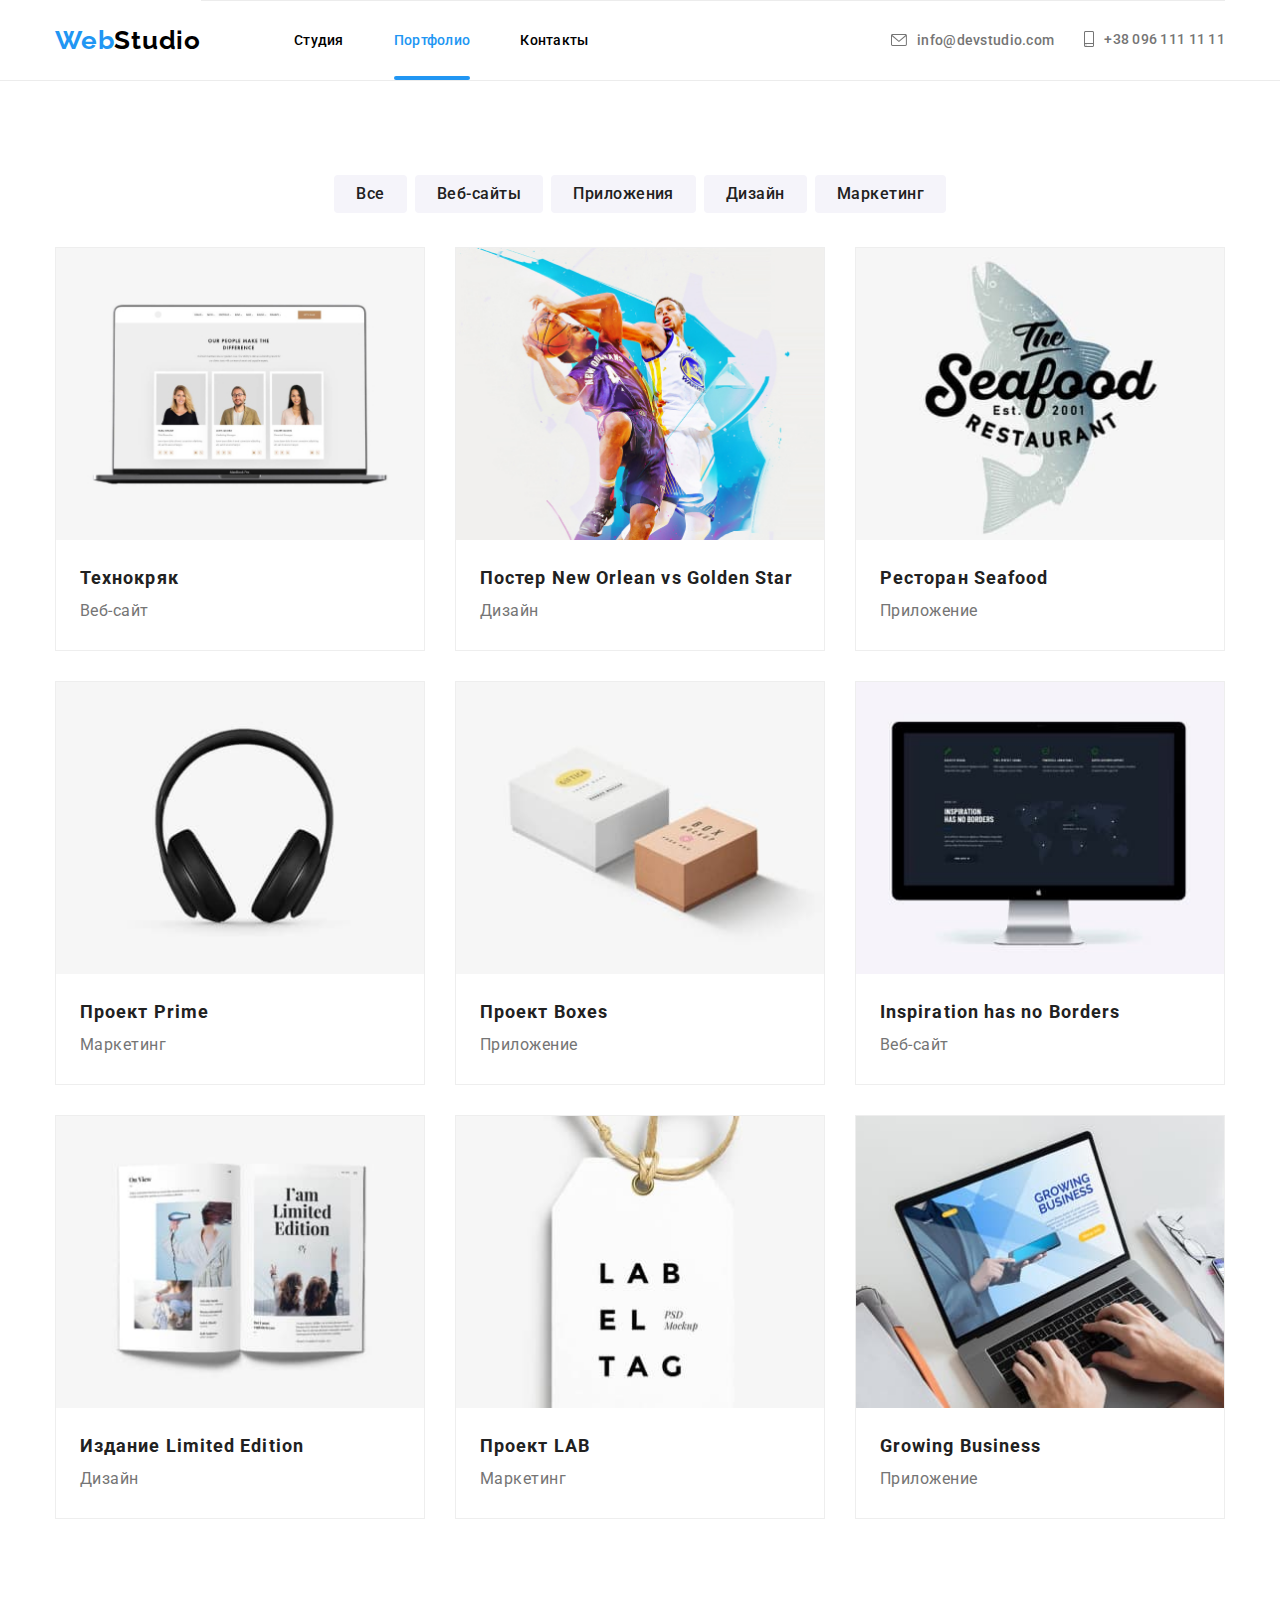
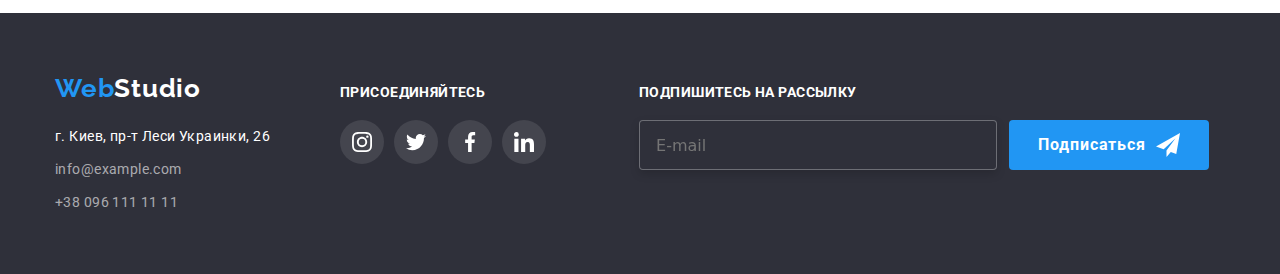
==== commit 86fbd64f: "Fix some bugs" ====
--- a/portfolio.html
+++ b/portfolio.html
@@ -12,41 +12,49 @@
     <!-- Шапка -->
     <header class="header">
         <nav class="container heder-nav">
-            <a href="./index.html" class="logo-header"><span class="logo">Web</span>Studio</a>
-            <ul class="site-nav list">
-                <li class="site-nav__item">
-                    <a href="./index.html" class="link">Студия</a>
-                </li>
-                <li class="site-nav__item">
-                    <a href="" class="site-nav--current link">Портфолио</a>
-                </li>
-                <li class="site-nav__item">
-                    <a href="" class="link">Контакты</a>
-                </li>
-            </ul>
-            <ul class="contacts-nav list">
-                <li class="item item-contacts">
-                    <a class="contacts-nav__header-contacts connect--icon" href="mailto:info@devstudio.com">
-                        <svg class="envelope connect--icon">
-                            <use href="./images/sprite.svg#envelope"></use>
-                        </svg>
-                        info@devstudio.com
-                    </a>
-                </li>
-                <li class="item item-contacts">
-                    <a class="contacts-nav__header-contacts connect--icon" href="tel:380961111111">
-                        <svg class="smartphone connect--icon">
-                            <use href="./images/sprite.svg#smartphone"></use>
-                        </svg>
-                        +38 096 111 11 11</a>
-                </li>
-            </ul>
+            <a class="logo-header" href="./index.html"><span class="logo">Web</span>Studio</a>
+            <button class="menu-button" type="button" aria-expanded="false" aria-controls="menu-box" data-menu-button>
+                <svg width="40px" height="40px" aria-label="Кнопка мобильного меню">
+                    <use class="icon-close" href="./images/sprite.svg#burger-close"></use>
+                    <use class="icon-burger" href="./images/sprite.svg#burger-menu"></use>
+                </svg>
+            </button>
+            <div class="menu-box" id="menu-box" data-menu>
+                <ul class="site-nav list">
+                    <li class="site-nav__item">
+                        <a class="link" href="./index.html">Студия</a>
+                    </li>
+                    <li class="site-nav__item">
+                        <a class="site-nav--current link" href="">Портфолио</a>
+                    </li>
+                    <li class="site-nav__item">
+                        <a class="link" href="">Контакты</a>
+                    </li>
+                </ul>
+                <ul class="contacts-nav list">
+                    <li class="item item-contacts">
+                        <a class="contacts-nav__header-contacts connect--icon" href="mailto:info@devstudio.com">
+                            <svg class="envelope connect--icon">
+                                <use href="./images/sprite.svg#envelope"></use>
+                            </svg>
+                            info@devstudio.com
+                        </a>
+                    </li>
+                    <li class="item item-contacts">
+                        <a class="contacts-nav__header-contacts connect--icon" href="tel:380961111111">
+                            <svg class="smartphone connect--icon">
+                                <use href="./images/sprite.svg#smartphone"></use>
+                            </svg>
+                            +38 096 111 11 11</a>
+                    </li>
+                </ul>
+            </div>
         </nav>
     </header>
     
     <main>
         <!-- Portfolio -->
-        <section>
+        <section class="portfolio">
             <div class="container">
                 <h1 class="hidden">Portfolio</h1>
                 <ul class="filters-button list">
@@ -256,6 +264,9 @@
 
         </div>
     </footer>
-        
+
+    <!-- js script -->
+    <script src="./js/menu.js"></script>
+    
     </body>
     </html>--- a/css/main.min.css
+++ b/css/main.min.css
@@ -1,2 +1,2 @@
-html{-webkit-box-sizing:border-box;box-sizing:border-box}*,*::before,*::after{-webkit-box-sizing:inherit;box-sizing:inherit}body{background-color:#fff}img{display:block;max-width:100%;height:auto}.container{width:100%;margin-left:auto;margin-right:auto;padding-left:15px;padding-right:15px}@media screen and (min-width: 480px){.container{width:480px}}@media screen and (min-width: 768px){.container{width:768px}}@media screen and (min-width: 1200px){.container{width:1200px}}.list{padding:0;margin:0;list-style:none}.link{text-decoration:none;font-family:Roboto;font-style:normal;font-weight:500;font-size:14px;line-height:16px;letter-spacing:0.02em;color:var(--primary-text-color);-webkit-transition:color 250ms cubic-bezier(0.4, 0, 0.2, 1);transition:color 250ms cubic-bezier(0.4, 0, 0.2, 1)}.link:hover,.link:focus{color:#2196F3}.logo{color:#2196F3}.logo-header,.logo-footer{text-decoration:none;font-family:Raleway;font-style:normal;font-weight:bold;font-size:24px;line-height:28px;letter-spacing:0.03em}@media screen and (min-width: 1200px){.logo-header,.logo-footer{font-size:26px;line-height:31px}}.logo-header{color:#000}@media screen and (max-width: 479px){.logo-header{display:block;margin-top:15px;margin-bottom:15px}}@media screen and (min-width: 480px){.logo-header{display:block;margin-top:15px;margin-bottom:15px}}@media screen and (min-width: 768px){.logo-header{display:block;margin-top:0;margin-bottom:0}}.logo-footer{display:inline-block;margin-bottom:20px;color:#fff}.button{display:inline-block;padding:10px 32px;min-width:200px;border-radius:4px;border:none;cursor:pointer;text-decoration:none;font-family:Roboto;font-style:normal;font-weight:bold;font-size:16px;line-height:30px;letter-spacing:0.06em;color:#fff;background-color:#2196F3}.modal-batton{position:absolute;top:8px;right:8px;width:30px;height:30px;border-radius:50%;background-color:#fff;border:1px solid rgba(0,0,0,0.1);cursor:pointer}.modal-batton:hover .close,.modal-batton:focus .close{fill:#2196F3}.deal-button{display:-webkit-box;display:-ms-flexbox;display:flex;-webkit-box-pack:center;-ms-flex-pack:center;justify-content:center;-webkit-box-align:center;-ms-flex-align:center;align-items:center;margin-top:30px;-webkit-box-shadow:0px 4px 4px rgba(0,0,0,0.15);box-shadow:0px 4px 4px rgba(0,0,0,0.15)}@media screen and (max-width: 479px){.filters-button{display:-webkit-inline-box;display:-ms-inline-flexbox;display:inline-flex;-ms-flex-wrap:wrap;flex-wrap:wrap;margin-top:60px;margin-bottom:25px}}@media screen and (min-width: 480px){.filters-button{display:-webkit-inline-box;display:-ms-inline-flexbox;display:inline-flex;-ms-flex-wrap:wrap;flex-wrap:wrap;margin-top:60px;margin-bottom:25px}}@media screen and (min-width: 768px){.filters-button{display:-webkit-box;display:-ms-flexbox;display:flex;-webkit-box-pack:center;-ms-flex-pack:center;justify-content:center;-webkit-box-align:stretch;-ms-flex-align:stretch;align-items:stretch;margin-top:60px;margin-bottom:14px}}@media screen and (min-width: 1200px){.filters-button{display:-webkit-box;display:-ms-flexbox;display:flex;-webkit-box-pack:center;-ms-flex-pack:center;justify-content:center;-webkit-box-align:stretch;-ms-flex-align:stretch;align-items:stretch;margin-top:94px;margin-bottom:34px}}@media screen and (max-width: 479px){.filters-button__item{margin-bottom:15px}}@media screen and (min-width: 480px){.filters-button__item{margin-bottom:15px}}@media screen and (min-width: 768px){.filters-button__item{margin-bottom:0}}@media screen and (min-width: 1200px){.filters-button__item{margin-bottom:0}}.filters-button__item:not(:last-child){margin-right:8px}.portfolio-button{display:inline-block;min-width:73px;height:38px;padding:6px 22px;text-decoration:none;border-radius:4px;border:none;font-family:Roboto;font-style:normal;font-weight:500;font-size:16px;line-height:26px;letter-spacing:0.03em;cursor:pointer;-webkit-transition:color 250ms cubic-bezier(0.4, 0, 0.2, 1),background-color 250ms cubic-bezier(0.4, 0, 0.2, 1),-webkit-box-shadow 250ms cubic-bezier(0.4, 0, 0.2, 1);transition:color 250ms cubic-bezier(0.4, 0, 0.2, 1),background-color 250ms cubic-bezier(0.4, 0, 0.2, 1),-webkit-box-shadow 250ms cubic-bezier(0.4, 0, 0.2, 1);transition:color 250ms cubic-bezier(0.4, 0, 0.2, 1),background-color 250ms cubic-bezier(0.4, 0, 0.2, 1),box-shadow 250ms cubic-bezier(0.4, 0, 0.2, 1);transition:color 250ms cubic-bezier(0.4, 0, 0.2, 1),background-color 250ms cubic-bezier(0.4, 0, 0.2, 1),box-shadow 250ms cubic-bezier(0.4, 0, 0.2, 1),-webkit-box-shadow 250ms cubic-bezier(0.4, 0, 0.2, 1);color:#212121;background-color:#F5F4FA}.portfolio-button:hover,.portfolio-button:focus{color:#fff;background-color:#2196F3;-webkit-box-shadow:0px 3px 1px rgba(0,0,0,0.1),0px 1px 2px rgba(0,0,0,0.08),0px 2px 2px rgba(0,0,0,0.12);box-shadow:0px 3px 1px rgba(0,0,0,0.1),0px 1px 2px rgba(0,0,0,0.08),0px 2px 2px rgba(0,0,0,0.12)}.social{display:-webkit-box;display:-ms-flexbox;display:flex;-webkit-box-pack:center;-ms-flex-pack:center;justify-content:center;-webkit-box-align:center;-ms-flex-align:center;align-items:center}.social__item:not(:last-child){margin-right:10px}.social__link{display:-webkit-box;display:-ms-flexbox;display:flex;-webkit-box-pack:center;-ms-flex-pack:center;justify-content:center;-webkit-box-align:center;-ms-flex-align:center;align-items:center;width:44px;height:44px;border-radius:50%;fill:#AFB1B8;-webkit-transition:background-color 250ms cubic-bezier(0.4, 0, 0.2, 1);transition:background-color 250ms cubic-bezier(0.4, 0, 0.2, 1)}.social__link:hover .team-icon,.social__link:focus .team-icon{fill:#fff}.social__link:hover,.social__link:focus{background-color:#2196F3}.footer-icon{fill:#fff;background-color:rgba(255,255,255,0.1)}.social__icon{width:20px;height:20px;-webkit-transition:fill 250ms cubic-bezier(0.4, 0, 0.2, 1);transition:fill 250ms cubic-bezier(0.4, 0, 0.2, 1)}.backdrop{position:fixed;top:0;left:0;z-index:1;width:100%;height:100%;background-color:rgba(0,0,0,0.2);-webkit-transition:opacity 250ms cubic-bezier(0.4, 0, 0.2, 1);transition:opacity 250ms cubic-bezier(0.4, 0, 0.2, 1)}.backdrop.is-hidden{opacity:0;pointer-events:none}.backdrop.is-hidden .modal-window{-webkit-transform:translate(-50%, -50%) scale(0.7);transform:translate(-50%, -50%) scale(0.7)}.modal-window{position:absolute;top:50%;left:50%;-webkit-box-orient:vertical;-webkit-box-direction:normal;-ms-flex-direction:column;flex-direction:column;display:-webkit-box;display:-ms-flexbox;display:flex;-webkit-box-pack:center;-ms-flex-pack:center;justify-content:center;-webkit-box-align:center;-ms-flex-align:center;align-items:center;padding:40px;-webkit-transform:translate(-50%, -50%) scale(1);transform:translate(-50%, -50%) scale(1);width:528px;height:581px;background-color:#fff;-webkit-box-shadow:0px 1px 3px rgba(0,0,0,0.12),0px 1px 1px rgba(0,0,0,0.14),0px 2px 1px rgba(0,0,0,0.2);box-shadow:0px 1px 3px rgba(0,0,0,0.12),0px 1px 1px rgba(0,0,0,0.14),0px 2px 1px rgba(0,0,0,0.2);border-radius:4px;-webkit-transition:opacity 250ms cubic-bezier(0.4, 0, 0.2, 1),-webkit-transform 250ms cubic-bezier(0.4, 0, 0.2, 1);transition:opacity 250ms cubic-bezier(0.4, 0, 0.2, 1),-webkit-transform 250ms cubic-bezier(0.4, 0, 0.2, 1);transition:transform 250ms cubic-bezier(0.4, 0, 0.2, 1),opacity 250ms cubic-bezier(0.4, 0, 0.2, 1);transition:transform 250ms cubic-bezier(0.4, 0, 0.2, 1),opacity 250ms cubic-bezier(0.4, 0, 0.2, 1),-webkit-transform 250ms cubic-bezier(0.4, 0, 0.2, 1)}.close{position:absolute;top:50%;left:50%;-webkit-transform:translate(-50%, -50%);transform:translate(-50%, -50%);width:18px;height:18px;fill:#000;-webkit-transition:fill 250ms cubic-bezier(0.4, 0, 0.2, 1);transition:fill 250ms cubic-bezier(0.4, 0, 0.2, 1)}.form-title{display:block;margin-bottom:12px;font-family:Roboto;font-style:normal;font-weight:bold;font-size:20px;line-height:23px;text-align:center;letter-spacing:0.03em;color:#212121}.modal-form{-webkit-box-orient:vertical;-webkit-box-direction:normal;-ms-flex-direction:column;flex-direction:column;display:-webkit-box;display:-ms-flexbox;display:flex;-webkit-box-pack:center;-ms-flex-pack:center;justify-content:center;-webkit-box-align:center;-ms-flex-align:center;align-items:center}.formbox{display:-webkit-box;display:-ms-flexbox;display:flex;-webkit-box-orient:vertical;-webkit-box-direction:normal;-ms-flex-direction:column;flex-direction:column;position:relative;text-align:left;margin-bottom:10px;font-style:normal;font-weight:normal;font-size:12px;line-height:14px;letter-spacing:0.01em;color:#757575}.formbox__title{margin-bottom:4px}.formbox__input{width:448px;height:40px;padding-left:42px;border:1px solid rgba(33,33,33,0.2);border-radius:4px}.formbox__input:focus{border-color:#2196F3;-webkit-transition:border-color 250ms cubic-bezier(0.4, 0, 0.2, 1);transition:border-color 250ms cubic-bezier(0.4, 0, 0.2, 1)}.formbox__input:hover{cursor:pointer}.formbox__input:focus+.formbox__icon{fill:#2196F3;-webkit-transition:fill 250ms cubic-bezier(0.4, 0, 0.2, 1);transition:fill 250ms cubic-bezier(0.4, 0, 0.2, 1)}.formbox__icon{position:absolute;left:12px;bottom:11px;width:18px;height:18px}.formbox__comment{resize:none;width:448px;height:120px;border:1px solid rgba(33,33,33,0.2);border-radius:4px;padding:12px 16px}.formbox__comment:focus{border-color:#2196F3;-webkit-transition:border-color 250ms cubic-bezier(0.4, 0, 0.2, 1);transition:border-color 250ms cubic-bezier(0.4, 0, 0.2, 1)}.dealbox{display:-webkit-box;display:-ms-flexbox;display:flex;-webkit-box-align:center;-ms-flex-align:center;align-items:center;margin-top:10px}.checkbox{position:absolute;width:1px;height:1px;margin:-1px;border:0;padding:0;clip:rect(0 0 0 0);overflow:hidden}.dealbox__icon{display:inline-block;width:16px;height:15px;border:2px solid #212121;border-radius:2px;margin-right:8px;-webkit-transition:background-color 250ms cubic-bezier(0.4, 0, 0.2, 1);transition:background-color 250ms cubic-bezier(0.4, 0, 0.2, 1)}.checkbox:checked+.dealbox__icon{border-color:#2196F3;background-color:#2196F3;background-image:url(../images/icon-check.svg);background-size:contain;background-origin:border-box}.dealbox__text{font-family:Roboto;font-style:normal;font-weight:normal;font-size:14px;line-height:24px;letter-spacing:0.03em;color:#757575}.dealbox__link{text-decoration:none;font-family:Roboto;font-style:normal;font-weight:normal;font-size:14px;line-height:24px;letter-spacing:0.03em;border-bottom:1px solid #2196F3;color:#2196F3}@media screen and (min-width: 768px){.heder-nav{display:-webkit-box;display:-ms-flexbox;display:flex;-webkit-box-align:center;-ms-flex-align:center;align-items:center}}.site-nav{display:none}@media screen and (min-width: 768px){.site-nav{display:-webkit-box;display:-ms-flexbox;display:flex;margin-left:88px}.site-nav__item:not(:last-child){margin-right:50px}}@media screen and (min-width: 1200px){.site-nav{display:-webkit-box;display:-ms-flexbox;display:flex;margin-left:93px}.site-nav__item:not(:last-child){margin-right:50px}}.site-nav--current{position:relative;color:#2196F3}.site-nav--current::after{content:"";position:absolute;left:0;bottom:0;width:100%;height:4px;border-radius:2px;background-color:#2196F3}.site-nav .link{display:block;padding-top:32px;padding-bottom:32px}.contacts-nav{display:none}@media screen and (min-width: 768px){.contacts-nav{display:inline;-webkit-box-align:center;-ms-flex-align:center;align-items:center;margin-left:auto}.contacts-nav__header-contacts{display:-webkit-inline-box;display:-ms-inline-flexbox;display:inline-flex;-webkit-box-pack:center;-ms-flex-pack:center;justify-content:center;-webkit-box-align:center;-ms-flex-align:center;align-items:center;text-decoration:none;font-family:Roboto;font-style:normal;font-weight:500;font-size:12px;line-height:14px;letter-spacing:0.02em;color:#757575;-webkit-transition:color 250ms cubic-bezier(0.4, 0, 0.2, 1);transition:color 250ms cubic-bezier(0.4, 0, 0.2, 1)}.contacts-nav__header-contacts:hover,.contacts-nav__header-contacts:focus{color:#2196F3}.contacts-nav__header-contacts:hover .connect--icon,.contacts-nav__header-contacts:focus .connect--icon{fill:#2196F3}}@media screen and (min-width: 1200px){.contacts-nav{display:-webkit-box;display:-ms-flexbox;display:flex}.contacts-nav__header-contacts{display:-webkit-box;display:-ms-flexbox;display:flex;padding-top:32px;padding-bottom:32px;font-size:14px;line-height:16px}}@media screen and (min-width: 768px){.item-contacts:not(:last-child){margin-bottom:10px}}@media screen and (min-width: 1200px){.item-contacts:not(:last-child){margin-bottom:0}}@media screen and (min-width: 1200px){.contacts-nav .item+.item{margin-left:50px}}@media screen and (min-width: 768px){.envelope{margin-right:8px;width:14px;height:10px;fill:#757575;-webkit-transition:fill 250ms cubic-bezier(0.4, 0, 0.2, 1);transition:fill 250ms cubic-bezier(0.4, 0, 0.2, 1)}}@media screen and (min-width: 1200px){.envelope{margin-right:10px;width:16px;height:12px;fill:#757575;-webkit-transition:fill 250ms cubic-bezier(0.4, 0, 0.2, 1);transition:fill 250ms cubic-bezier(0.4, 0, 0.2, 1)}}@media screen and (min-width: 768px){.smartphone{margin-right:8px;width:10px;height:14px;fill:#757575;-webkit-transition:fill 250ms cubic-bezier(0.4, 0, 0.2, 1);transition:fill 250ms cubic-bezier(0.4, 0, 0.2, 1)}}@media screen and (min-width: 1200px){.smartphone{margin-right:10px;width:10px;height:16px;fill:#757575;-webkit-transition:fill 250ms cubic-bezier(0.4, 0, 0.2, 1);transition:fill 250ms cubic-bezier(0.4, 0, 0.2, 1)}}.header{border-bottom:1px solid #ECECEC}@media screen and (max-width: 479px){.banner{text-align:center;max-width:480px;min-height:400px;margin-left:auto;margin-right:auto;margin-bottom:60px;background-image:-webkit-gradient(linear, left top, left bottom, from(rgba(47,48,58,0.4)), to(rgba(47,48,58,0.4))),url(../images/mobile-banner.jpg);background-image:linear-gradient(rgba(47,48,58,0.4), rgba(47,48,58,0.4)),url(../images/mobile-banner.jpg);background-color:#C4C4C4;background-repeat:no-repeat;background-position:center;background-size:cover}}@media screen and (min-width: 480px){.banner{text-align:center;max-width:480px;min-height:400px;margin-left:auto;margin-right:auto;margin-bottom:60px;background-image:-webkit-gradient(linear, left top, left bottom, from(rgba(47,48,58,0.4)), to(rgba(47,48,58,0.4))),url(../images/mobile-banner.jpg);background-image:linear-gradient(rgba(47,48,58,0.4), rgba(47,48,58,0.4)),url(../images/mobile-banner.jpg);background-color:#C4C4C4;background-repeat:no-repeat;background-position:center;background-size:cover}}@media screen and (min-width: 768px){.banner{max-width:768px;min-height:400px;background-image:-webkit-gradient(linear, left top, left bottom, from(rgba(47,48,58,0.4)), to(rgba(47,48,58,0.4))),url(../images/tablet-banner.jpg);background-image:linear-gradient(rgba(47,48,58,0.4), rgba(47,48,58,0.4)),url(../images/tablet-banner.jpg)}}@media screen and (min-width: 1200px){.banner{-webkit-box-orient:vertical;-webkit-box-direction:normal;-ms-flex-direction:column;flex-direction:column;display:-webkit-box;display:-ms-flexbox;display:flex;-webkit-box-pack:center;-ms-flex-pack:center;justify-content:center;-webkit-box-align:center;-ms-flex-align:center;align-items:center;max-width:1600px;min-height:600px;margin-bottom:94px;background-image:-webkit-gradient(linear, left top, left bottom, from(rgba(47,48,58,0.4)), to(rgba(47,48,58,0.4))),url(../images/banner.jpg);background-image:linear-gradient(rgba(47,48,58,0.4), rgba(47,48,58,0.4)),url(../images/banner.jpg)}}.banner-headline{margin-top:0;margin-bottom:30px;padding-top:118px;padding-left:30px;padding-right:30px;font-family:Roboto;font-style:normal;font-weight:900;font-size:26px;line-height:42px;letter-spacing:0.06em;text-transform:uppercase;color:#fff}@media screen and (min-width: 1200px){.banner-headline{padding:0;font-size:44px;line-height:60px}}.section-features{margin:0}.hidden{font-size:0}.features{margin-bottom:60px}.features__icon{width:70px;height:70px}.features__title{margin-top:0;margin-bottom:10px;font-family:Roboto;font-style:normal;font-weight:bold;font-size:14px;line-height:16px;letter-spacing:0.03em;text-transform:uppercase;color:#212121}.features__text{margin-top:0;margin-bottom:30px;font-family:Roboto;font-style:normal;font-weight:normal;font-size:14px;line-height:24px;letter-spacing:0.03em;color:#757575}@media screen and (min-width: 768px){.features{display:-webkit-box;display:-ms-flexbox;display:flex;-ms-flex-wrap:wrap;flex-wrap:wrap;margin-bottom:30px}.features__item{width:calc((100% - 30px) / 2)}.features__item:not(:nth-child(2n)){margin-right:30px}}@media screen and (min-width: 1200px){.features{display:-webkit-box;display:-ms-flexbox;display:flex;-ms-flex-wrap:nowrap;flex-wrap:nowrap;margin-bottom:0}.features__item{width:calc((100% - 30px * 3) / 4);margin-right:30px}.features__text{margin-bottom:0}}@media screen and (max-width: 479px){.icon-box{display:-webkit-box;display:-ms-flexbox;display:flex;-webkit-box-pack:center;-ms-flex-pack:center;justify-content:center;-webkit-box-align:center;-ms-flex-align:center;align-items:center;width:100%;height:120px;margin-bottom:30px;background-color:#F5F4FA;border-radius:4px}}@media screen and (min-width: 480px){.icon-box{display:-webkit-box;display:-ms-flexbox;display:flex;-webkit-box-pack:center;-ms-flex-pack:center;justify-content:center;-webkit-box-align:center;-ms-flex-align:center;align-items:center;width:100%;height:120px;margin-bottom:30px;background-color:#F5F4FA;border-radius:4px}}@media screen and (min-width: 768px){.icon-box{display:-webkit-box;display:-ms-flexbox;display:flex;-webkit-box-pack:center;-ms-flex-pack:center;justify-content:center;-webkit-box-align:center;-ms-flex-align:center;align-items:center;width:100%;height:120px}}@media screen and (min-width: 1200px){.icon-box{display:-webkit-box;display:-ms-flexbox;display:flex;-webkit-box-pack:center;-ms-flex-pack:center;justify-content:center;-webkit-box-align:center;-ms-flex-align:center;align-items:center;width:270px;height:120px;margin-bottom:30px;background-color:#F5F4FA;border-radius:4px}}.section-spec{padding:0}@media screen and (min-width: 1200px){.section-spec{padding-top:94px}}.section-spec .section-heading{display:none}@media screen and (min-width: 1200px){.section-spec .section-heading{display:-webkit-box;display:-ms-flexbox;display:flex;-webkit-box-pack:center;-ms-flex-pack:center;justify-content:center;-webkit-box-align:center;-ms-flex-align:center;align-items:center;margin-top:0;margin-bottom:50px;font-family:Roboto;font-style:normal;font-weight:bold;font-size:36px;line-height:42px;text-align:center;letter-spacing:0.03em;color:#212121}}.activity{display:none}@media screen and (min-width: 1200px){.activity{display:-webkit-box;display:-ms-flexbox;display:flex;-ms-flex-wrap:wrap;flex-wrap:wrap;margin-bottom:94px}.activity__item{position:relative;width:calc((100% - 30px * 2) / 3);margin-right:30px}.activity__item:nth-child(3n){margin-right:0}.activity__item::before{position:absolute;bottom:0;content:"";width:100%;height:70px;background:rgba(47,48,58,0.8)}.activity__title{position:absolute;bottom:27px;margin:0;width:100%;font-family:Roboto;font-style:normal;font-weight:bold;font-size:14px;line-height:16px;text-align:center;letter-spacing:0.03em;text-transform:uppercase;color:#fff}}@media screen and (max-width: 479px){.section-team{padding-top:60px;padding-bottom:30px;background-color:#F5F4FA}}@media screen and (min-width: 480px){.section-team{padding-top:60px;padding-bottom:30px;background-color:#F5F4FA}}@media screen and (min-width: 768px){.section-team{padding-top:60px;padding-bottom:30px}}@media screen and (min-width: 1200px){.section-team{padding-top:94px;padding-bottom:94px}}.section-heading{display:block;margin-top:0;margin-bottom:30px;font-family:Roboto;font-style:normal;font-weight:bold;font-size:28px;line-height:33px;text-align:center;letter-spacing:0.03em;color:#212121}@media screen and (min-width: 1200px){.section-heading{display:-webkit-box;display:-ms-flexbox;display:flex;-webkit-box-pack:center;-ms-flex-pack:center;justify-content:center;-webkit-box-align:center;-ms-flex-align:center;align-items:center;margin-bottom:50px;font-size:36px;line-height:42px}}.team__name{margin-top:0;font-family:Roboto;font-style:normal;font-weight:500;font-size:16px;line-height:19px;text-align:center;letter-spacing:0.03em;color:#212121}.team__position{margin:0;margin-bottom:16px;font-family:Roboto;font-style:normal;font-weight:normal;font-size:16px;line-height:19px;text-align:center;letter-spacing:0.03em;color:#757575}.team__photo{margin-bottom:30px}@media screen and (max-width: 479px){.team__card{margin-bottom:30px}}@media screen and (min-width: 480px){.team__card{margin-bottom:30px}}@media screen and (min-width: 768px){.team{display:-webkit-box;display:-ms-flexbox;display:flex;-ms-flex-wrap:wrap;flex-wrap:wrap}.team__card:not(:nth-child(2n)){margin-right:30px}}@media screen and (min-width: 1200px){.team{display:-webkit-box;display:-ms-flexbox;display:flex;-ms-flex-wrap:wrap;flex-wrap:wrap}.team__card{margin-right:30px;margin-bottom:0}.team__card:nth-child(4n){margin-right:0}}.bg-card{background-color:#fff;-webkit-box-shadow:0px 1px 3px rgba(0,0,0,0.12),0px 1px 1px rgba(0,0,0,0.14),0px 2px 1px rgba(0,0,0,0.2);box-shadow:0px 1px 3px rgba(0,0,0,0.12),0px 1px 1px rgba(0,0,0,0.14),0px 2px 1px rgba(0,0,0,0.2);border-radius:0px 0px 4px 4px}@media screen and (max-width: 479px){.bg-card{width:100%;height:100%}}@media screen and (min-width: 480px){.bg-card{width:450px;height:622px}}@media screen and (min-width: 768px){.bg-card{width:354px;height:536px}}@media screen and (min-width: 1200px){.bg-card{width:270px;height:428px}}.section-clients{padding-top:60px}@media screen and (min-width: 1200px){.section-clients{padding-top:94px}}@media screen and (max-width: 479px){.clients{display:-webkit-box;display:-ms-flexbox;display:flex;-webkit-box-pack:center;-ms-flex-pack:center;justify-content:center;-webkit-box-align:center;-ms-flex-align:center;align-items:center;-ms-flex-wrap:wrap;flex-wrap:wrap;margin-bottom:60px}.clients__item{margin-bottom:30px;width:calc((100% - 30px) / 2)}.clients__item:not(:nth-child(2n)){margin-right:30px}.clients__link{display:-webkit-box;display:-ms-flexbox;display:flex;-webkit-box-pack:center;-ms-flex-pack:center;justify-content:center;-webkit-box-align:center;-ms-flex-align:center;align-items:center;width:100%;height:90px;fill:#AFB1B8;border:1px solid #AFB1B8;-webkit-box-sizing:border-box;box-sizing:border-box;border-radius:4px;-webkit-transition:fill 250ms cubic-bezier(0.4, 0, 0.2, 1),border 250ms cubic-bezier(0.4, 0, 0.2, 1);transition:fill 250ms cubic-bezier(0.4, 0, 0.2, 1),border 250ms cubic-bezier(0.4, 0, 0.2, 1)}.clients__link.client-icon:hover,.clients__link.client-icon:focus{fill:#2196F3;border:1px solid #2196F3}}@media screen and (min-width: 480px){.clients{display:-webkit-box;display:-ms-flexbox;display:flex;-webkit-box-pack:center;-ms-flex-pack:center;justify-content:center;-webkit-box-align:center;-ms-flex-align:center;align-items:center;-ms-flex-wrap:wrap;flex-wrap:wrap;margin-bottom:60px}.clients__item{margin-bottom:30px;width:calc((100% - 30px) / 2)}.clients__item:not(:nth-child(2n)){margin-right:30px}.clients__link{display:-webkit-box;display:-ms-flexbox;display:flex;-webkit-box-pack:center;-ms-flex-pack:center;justify-content:center;-webkit-box-align:center;-ms-flex-align:center;align-items:center;width:210px;height:90px;fill:#AFB1B8;border:1px solid #AFB1B8;-webkit-box-sizing:border-box;box-sizing:border-box;border-radius:4px;-webkit-transition:fill 250ms cubic-bezier(0.4, 0, 0.2, 1),border 250ms cubic-bezier(0.4, 0, 0.2, 1);transition:fill 250ms cubic-bezier(0.4, 0, 0.2, 1),border 250ms cubic-bezier(0.4, 0, 0.2, 1)}.clients__link.client-icon:hover,.clients__link.client-icon:focus{fill:#2196F3;border:1px solid #2196F3}}@media screen and (min-width: 768px){.clients{display:-webkit-box;display:-ms-flexbox;display:flex;-webkit-box-pack:center;-ms-flex-pack:center;justify-content:center;-webkit-box-align:center;-ms-flex-align:center;align-items:center;-ms-flex-wrap:wrap;flex-wrap:wrap}.clients__item{margin-bottom:30px;width:calc((100% - 30px * 2) / 3)}.clients__item:not(:nth-child(2n)){margin-right:0}.clients__item:not(:nth-child(3n)){margin-right:30px}.clients__link{width:226px}}@media screen and (min-width: 1200px){.clients{-ms-flex-wrap:nowrap;flex-wrap:nowrap;margin-bottom:94px}.clients__item{margin-right:30px;margin-bottom:0}.clients__item:last-child{margin-right:0}.clients__item:not(:nth-child(2n)){margin-right:30px}.clients__link{width:170px}}.decoration{background-color:#2F303A}@media screen and (max-width: 479px){.footer{text-align:center;padding-top:60px}.footer__contacts{display:block;margin-bottom:8px;text-decoration:none;font-family:Roboto;font-style:normal;font-weight:normal;font-size:14px;line-height:24px;letter-spacing:0.03em;color:rgba(255,255,255,0.6);-webkit-transition:color 250ms cubic-bezier(0.4, 0, 0.2, 1);transition:color 250ms cubic-bezier(0.4, 0, 0.2, 1)}.footer__contacts:hover,.footer__contacts:focus{color:#2196F3}}@media screen and (min-width: 480px){.footer{text-align:center;padding-top:60px}.footer__contacts{display:block;margin-bottom:8px;text-decoration:none;font-family:Roboto;font-style:normal;font-weight:normal;font-size:14px;line-height:24px;letter-spacing:0.03em;color:rgba(255,255,255,0.6);-webkit-transition:color 250ms cubic-bezier(0.4, 0, 0.2, 1);transition:color 250ms cubic-bezier(0.4, 0, 0.2, 1)}.footer__contacts:hover,.footer__contacts:focus{color:#2196F3}}@media screen and (min-width: 768px){.footer{display:-webkit-box;display:-ms-flexbox;display:flex;-ms-flex-wrap:wrap;flex-wrap:wrap;padding:60px 76px}.footer__address{margin-right:165px}}@media screen and (min-width: 1200px){.footer{display:-webkit-box;display:-ms-flexbox;display:flex;text-align:left;-webkit-box-align:baseline;-ms-flex-align:baseline;align-items:baseline;padding:60px 15px}.footer__contacts{margin-bottom:9px}.footer__contacts:last-child{margin-bottom:0}.footer__address{margin-right:70px}}@media screen and (max-width: 479px){.address-text{margin-top:0;margin-bottom:8px;font-family:Roboto;font-style:normal;font-weight:normal;font-size:14px;line-height:24px;letter-spacing:0.03em;color:#fff}}@media screen and (min-width: 480px){.address-text{margin-top:0;margin-bottom:8px;font-family:Roboto;font-style:normal;font-weight:normal;font-size:14px;line-height:24px;letter-spacing:0.03em;color:#fff}}@media screen and (min-width: 1200px){.address-text{margin-bottom:9px}}@media screen and (min-width: 1200px){.footer-social-block{margin-right:93px}}.title{margin:0;margin-bottom:20px;font-family:Roboto;font-style:normal;font-weight:bold;font-size:14px;line-height:16px;letter-spacing:0.03em;text-transform:uppercase;color:#fff}@media screen and (max-width: 479px){.title{margin-top:60px}}@media screen and (min-width: 480px){.title{margin-top:60px}}@media screen and (min-width: 768px){.title{margin-top:0}}@media screen and (min-width: 1200px){.title{margin-top:0}}@media screen and (min-width: 768px){.form{margin-top:60px}}@media screen and (min-width: 1200px){.form{margin-top:0}}@media screen and (min-width: 1200px){.footer-form{display:-webkit-box;display:-ms-flexbox;display:flex}}@media screen and (max-width: 479px){.footer-form .mail{width:100%;height:50px;margin-bottom:20px;padding-left:16px;padding-top:15px;padding-bottom:15px;color:rgba(255,255,255,0.6);background:#2F303A;border:1px solid rgba(255,255,255,0.3);-webkit-filter:drop-shadow(0px 4px 4px rgba(0,0,0,0.15));filter:drop-shadow(0px 4px 4px rgba(0,0,0,0.15));border-radius:4px;-webkit-transition:border 250ms cubic-bezier(0.4, 0, 0.2, 1);transition:border 250ms cubic-bezier(0.4, 0, 0.2, 1)}}@media screen and (min-width: 480px){.footer-form .mail{width:450px;height:50px;margin-bottom:20px;padding-left:16px;padding-top:15px;padding-bottom:15px;color:rgba(255,255,255,0.6);background:#2F303A;border:1px solid rgba(255,255,255,0.3);-webkit-filter:drop-shadow(0px 4px 4px rgba(0,0,0,0.15));filter:drop-shadow(0px 4px 4px rgba(0,0,0,0.15));border-radius:4px;-webkit-transition:border 250ms cubic-bezier(0.4, 0, 0.2, 1);transition:border 250ms cubic-bezier(0.4, 0, 0.2, 1)}}@media screen and (min-width: 1200px){.footer-form .mail{width:358px;margin-right:12px;margin-bottom:0}}.footer-form .mail:hover,.footer-form .mail:focus{border:1px solid #2196F3}.icon-send{margin-left:10px}.footer-form .button{display:-webkit-inline-box;display:-ms-inline-flexbox;display:inline-flex;-webkit-box-pack:center;-ms-flex-pack:center;justify-content:center;-ms-flex-line-pack:center;align-content:center;margin-bottom:60px;width:200px;height:50px;padding:10px 28px}@media screen and (min-width: 768px){.footer-form .button{margin-bottom:0}}@media screen and (min-width: 1200px){.footer-form .button{display:-webkit-box;display:-ms-flexbox;display:flex;-webkit-box-pack:center;-ms-flex-pack:center;justify-content:center;-webkit-box-align:center;-ms-flex-align:center;align-items:center;margin-bottom:0}}@media screen and (max-width: 479px){.projects{padding-bottom:60px}}.projects__item{margin-bottom:30px}.projects__card{width:100%;height:100%;border:1px solid #EEEEEE;background-color:#fff;-webkit-transition:-webkit-box-shadow 250ms cubic-bezier(0.4, 0, 0.2, 1);transition:-webkit-box-shadow 250ms cubic-bezier(0.4, 0, 0.2, 1);transition:box-shadow 250ms cubic-bezier(0.4, 0, 0.2, 1);transition:box-shadow 250ms cubic-bezier(0.4, 0, 0.2, 1), -webkit-box-shadow 250ms cubic-bezier(0.4, 0, 0.2, 1)}.projects__title{margin:0;text-decoration:none;font-family:Roboto;font-style:normal;font-weight:bold;font-size:18px;line-height:36px;letter-spacing:0.06em;color:#212121}.projects__description{margin:0;text-decoration:none;font-family:Roboto;font-style:normal;font-weight:normal;font-size:16px;line-height:30px;letter-spacing:0.03em;color:#757575}.projects__card:hover,.projects__card:focus{-webkit-box-shadow:0px 1px 1px rgba(0,0,0,0.12),0px 4px 4px rgba(0,0,0,0.06),1px 4px 6px rgba(0,0,0,0.16);box-shadow:0px 1px 1px rgba(0,0,0,0.12),0px 4px 4px rgba(0,0,0,0.06),1px 4px 6px rgba(0,0,0,0.16)}.projects__card:hover .cover__project,.projects__card:focus .cover__project{-webkit-transform:translateY(0);transform:translateY(0)}@media screen and (min-width: 480px){.projects{padding-bottom:60px}}.projects__item{margin-bottom:30px}.projects__card{width:450px;height:404px;border:1px solid #EEEEEE;background-color:#fff;-webkit-transition:-webkit-box-shadow 250ms cubic-bezier(0.4, 0, 0.2, 1);transition:-webkit-box-shadow 250ms cubic-bezier(0.4, 0, 0.2, 1);transition:box-shadow 250ms cubic-bezier(0.4, 0, 0.2, 1);transition:box-shadow 250ms cubic-bezier(0.4, 0, 0.2, 1), -webkit-box-shadow 250ms cubic-bezier(0.4, 0, 0.2, 1)}.projects__title{margin:0;text-decoration:none;font-family:Roboto;font-style:normal;font-weight:bold;font-size:18px;line-height:36px;letter-spacing:0.06em;color:#212121}.projects__description{margin:0;text-decoration:none;font-family:Roboto;font-style:normal;font-weight:normal;font-size:16px;line-height:30px;letter-spacing:0.03em;color:#757575}.projects__card:hover,.projects__card:focus{-webkit-box-shadow:0px 1px 1px rgba(0,0,0,0.12),0px 4px 4px rgba(0,0,0,0.06),1px 4px 6px rgba(0,0,0,0.16);box-shadow:0px 1px 1px rgba(0,0,0,0.12),0px 4px 4px rgba(0,0,0,0.06),1px 4px 6px rgba(0,0,0,0.16)}.projects__card:hover .cover__project,.projects__card:focus .cover__project{-webkit-transform:translateY(0);transform:translateY(0)}@media screen and (min-width: 768px){.projects{display:-webkit-box;display:-ms-flexbox;display:flex;-ms-flex-wrap:wrap;flex-wrap:wrap}.projects__item{width:calc((100% - 30px) / 2);margin-right:30px}.projects__item:nth-child(2n){margin-right:0}.projects__item:last-child{margin-bottom:0}.projects__card{height:404px}}@media screen and (min-width: 1200px){.projects{padding-bottom:94px}.projects__item{width:calc((100% - 30px * 2) / 3)}.projects__item:nth-child(2n){margin-right:30px}.projects__item:nth-child(3n){margin-right:0}.projects__item:nth-last-child(-n+3){margin-bottom:0}.projects__card{width:370px;height:404px}}@media screen and (max-width: 479px){.cover{position:relative;overflow:hidden}.cover__project{position:absolute;top:0;left:0;bottom:0;padding-left:24px;padding-right:24px;background-color:rgba(33,150,243,0.9);-webkit-transform:translateY(100%);transform:translateY(100%);-webkit-transition:-webkit-transform 250ms cubic-bezier(0.4, 0, 0.2, 1);transition:-webkit-transform 250ms cubic-bezier(0.4, 0, 0.2, 1);transition:transform 250ms cubic-bezier(0.4, 0, 0.2, 1);transition:transform 250ms cubic-bezier(0.4, 0, 0.2, 1), -webkit-transform 250ms cubic-bezier(0.4, 0, 0.2, 1)}.cover__text{margin:0;font-style:normal;font-weight:400;font-size:18px;line-height:1.56;color:#fff}}@media screen and (min-width: 480px){.cover{position:relative;overflow:hidden}.cover__project{position:absolute;top:0;left:0;bottom:0;padding-left:24px;padding-right:24px;background-color:rgba(33,150,243,0.9);-webkit-transform:translateY(100%);transform:translateY(100%);-webkit-transition:-webkit-transform 250ms cubic-bezier(0.4, 0, 0.2, 1);transition:-webkit-transform 250ms cubic-bezier(0.4, 0, 0.2, 1);transition:transform 250ms cubic-bezier(0.4, 0, 0.2, 1);transition:transform 250ms cubic-bezier(0.4, 0, 0.2, 1), -webkit-transform 250ms cubic-bezier(0.4, 0, 0.2, 1)}.cover__text{margin:0;font-style:normal;font-weight:400;font-size:18px;line-height:1.56;color:#fff}}@media screen and (min-width: 768px){.cover__project{display:-webkit-box;display:-ms-flexbox;display:flex;-webkit-box-align:center;-ms-flex-align:center;align-items:center}}@media screen and (max-width: 479px){.indent{padding-left:24px;padding-right:24px;padding-top:20px;padding-bottom:20px}}@media screen and (min-width: 480px){.indent{padding-left:24px;padding-right:24px;padding-top:20px;padding-bottom:20px}}@media screen and (min-width: 768px){.indent{padding-bottom:0}}@media screen and (min-width: 1200px){.indent{padding-bottom:20px}}.link-list{text-decoration:none}
+html{-webkit-box-sizing:border-box;box-sizing:border-box}*,*::before,*::after{-webkit-box-sizing:inherit;box-sizing:inherit}body{background-color:#fff}img{display:block;max-width:100%;height:auto}.container{width:100%;margin-left:auto;margin-right:auto;padding-left:15px;padding-right:15px}@media screen and (min-width: 480px){.container{width:480px}}@media screen and (min-width: 768px){.container{width:768px}}@media screen and (min-width: 1200px){.container{width:1200px}}.list{padding:0;margin:0;list-style:none}.link{text-decoration:none;font-family:Roboto;font-style:normal;font-weight:500;font-size:18px;line-height:21px;letter-spacing:0.02em;color:var(--primary-text-color);-webkit-transition:color 250ms cubic-bezier(0.4, 0, 0.2, 1);transition:color 250ms cubic-bezier(0.4, 0, 0.2, 1)}@media screen and (min-width: 768px){.link{font-size:14px;line-height:16px}}.link:hover,.link:focus{color:#2196F3}.logo{color:#2196F3}.logo-header,.logo-footer{text-decoration:none;font-family:Raleway;font-style:normal;font-weight:bold;font-size:24px;line-height:28px;letter-spacing:0.03em}@media screen and (min-width: 1200px){.logo-header,.logo-footer{font-size:26px;line-height:31px}}.logo-header{color:#000}@media screen and (max-width: 767px){.logo-header{display:block;margin-top:14px;margin-bottom:16px}}@media screen and (min-width: 768px){.logo-header{display:-webkit-box;display:-ms-flexbox;display:flex;-webkit-box-align:center;-ms-flex-align:center;align-items:center;margin-top:0;margin-bottom:0}}.logo-footer{display:inline-block;margin-bottom:20px;color:#fff}.button{display:inline-block;padding:10px 32px;min-width:200px;border-radius:4px;border:none;cursor:pointer;text-decoration:none;font-family:Roboto;font-style:normal;font-weight:bold;font-size:16px;line-height:30px;letter-spacing:0.06em;color:#fff;background-color:#2196F3}.modal-batton{position:absolute;top:8px;right:8px;width:30px;height:30px;border-radius:50%;background-color:#fff;border:1px solid rgba(0,0,0,0.1);cursor:pointer}.modal-batton:hover .close,.modal-batton:focus .close{fill:#2196F3}.deal-button{display:-webkit-box;display:-ms-flexbox;display:flex;-webkit-box-pack:center;-ms-flex-pack:center;justify-content:center;-webkit-box-align:center;-ms-flex-align:center;align-items:center;margin-top:30px;-webkit-box-shadow:0px 4px 4px rgba(0,0,0,0.15);box-shadow:0px 4px 4px rgba(0,0,0,0.15)}.filters-button{display:-webkit-inline-box;display:-ms-inline-flexbox;display:inline-flex;-ms-flex-wrap:wrap;flex-wrap:wrap;margin-top:64px;margin-bottom:25px;padding-top:60px}@media screen and (min-width: 768px){.filters-button{display:-webkit-box;display:-ms-flexbox;display:flex;-webkit-box-pack:center;-ms-flex-pack:center;justify-content:center;-webkit-box-align:stretch;-ms-flex-align:stretch;align-items:stretch;margin-top:60px;margin-bottom:14px;padding-top:0}}@media screen and (min-width: 1200px){.filters-button{margin-top:94px;margin-bottom:34px}}.filters-button__item{margin-bottom:15px}@media screen and (min-width: 768px){.filters-button__item{margin-bottom:0}}.filters-button__item:not(:last-child){margin-right:8px}.portfolio-button{display:inline-block;min-width:73px;height:38px;padding:6px 22px;text-decoration:none;border-radius:4px;border:none;font-family:Roboto;font-style:normal;font-weight:500;font-size:16px;line-height:26px;letter-spacing:0.03em;cursor:pointer;-webkit-transition:color 250ms cubic-bezier(0.4, 0, 0.2, 1),background-color 250ms cubic-bezier(0.4, 0, 0.2, 1),-webkit-box-shadow 250ms cubic-bezier(0.4, 0, 0.2, 1);transition:color 250ms cubic-bezier(0.4, 0, 0.2, 1),background-color 250ms cubic-bezier(0.4, 0, 0.2, 1),-webkit-box-shadow 250ms cubic-bezier(0.4, 0, 0.2, 1);transition:color 250ms cubic-bezier(0.4, 0, 0.2, 1),background-color 250ms cubic-bezier(0.4, 0, 0.2, 1),box-shadow 250ms cubic-bezier(0.4, 0, 0.2, 1);transition:color 250ms cubic-bezier(0.4, 0, 0.2, 1),background-color 250ms cubic-bezier(0.4, 0, 0.2, 1),box-shadow 250ms cubic-bezier(0.4, 0, 0.2, 1),-webkit-box-shadow 250ms cubic-bezier(0.4, 0, 0.2, 1);color:#212121;background-color:#F5F4FA}.portfolio-button:hover,.portfolio-button:focus{color:#fff;background-color:#2196F3;-webkit-box-shadow:0px 3px 1px rgba(0,0,0,0.1),0px 1px 2px rgba(0,0,0,0.08),0px 2px 2px rgba(0,0,0,0.12);box-shadow:0px 3px 1px rgba(0,0,0,0.1),0px 1px 2px rgba(0,0,0,0.08),0px 2px 2px rgba(0,0,0,0.12)}.social{display:-webkit-box;display:-ms-flexbox;display:flex;-webkit-box-pack:center;-ms-flex-pack:center;justify-content:center;-webkit-box-align:center;-ms-flex-align:center;align-items:center}.social__item:not(:last-child){margin-right:10px}.social__link{display:-webkit-box;display:-ms-flexbox;display:flex;-webkit-box-pack:center;-ms-flex-pack:center;justify-content:center;-webkit-box-align:center;-ms-flex-align:center;align-items:center;width:44px;height:44px;border-radius:50%;fill:#AFB1B8;-webkit-transition:background-color 250ms cubic-bezier(0.4, 0, 0.2, 1);transition:background-color 250ms cubic-bezier(0.4, 0, 0.2, 1)}.social__link:hover .team-icon,.social__link:focus .team-icon{fill:#fff}.social__link:hover,.social__link:focus{background-color:#2196F3}.footer-icon{fill:#fff;background-color:rgba(255,255,255,0.1)}.social__icon{width:20px;height:20px;-webkit-transition:fill 250ms cubic-bezier(0.4, 0, 0.2, 1);transition:fill 250ms cubic-bezier(0.4, 0, 0.2, 1)}.backdrop{position:fixed;top:0;left:0;z-index:2;width:100%;height:100%;background-color:rgba(0,0,0,0.2);-webkit-transition:opacity 250ms cubic-bezier(0.4, 0, 0.2, 1);transition:opacity 250ms cubic-bezier(0.4, 0, 0.2, 1)}.backdrop.is-hidden{opacity:0;pointer-events:none}.backdrop.is-hidden .modal-window{-webkit-transform:translate(-50%, -50%) scale(0.7);transform:translate(-50%, -50%) scale(0.7)}.modal-window{position:absolute;top:50%;left:50%;-webkit-box-orient:vertical;-webkit-box-direction:normal;-ms-flex-direction:column;flex-direction:column;display:-webkit-box;display:-ms-flexbox;display:flex;-webkit-box-pack:center;-ms-flex-pack:center;justify-content:center;-webkit-box-align:center;-ms-flex-align:center;align-items:center;padding:40px;-webkit-transform:translate(-50%, -50%) scale(1);transform:translate(-50%, -50%) scale(1);width:calc(100% - 30px);height:609px;background-color:#fff;-webkit-box-shadow:0px 1px 3px rgba(0,0,0,0.12),0px 1px 1px rgba(0,0,0,0.14),0px 2px 1px rgba(0,0,0,0.2);box-shadow:0px 1px 3px rgba(0,0,0,0.12),0px 1px 1px rgba(0,0,0,0.14),0px 2px 1px rgba(0,0,0,0.2);border-radius:4px;-webkit-transition:opacity 250ms cubic-bezier(0.4, 0, 0.2, 1),-webkit-transform 250ms cubic-bezier(0.4, 0, 0.2, 1);transition:opacity 250ms cubic-bezier(0.4, 0, 0.2, 1),-webkit-transform 250ms cubic-bezier(0.4, 0, 0.2, 1);transition:transform 250ms cubic-bezier(0.4, 0, 0.2, 1),opacity 250ms cubic-bezier(0.4, 0, 0.2, 1);transition:transform 250ms cubic-bezier(0.4, 0, 0.2, 1),opacity 250ms cubic-bezier(0.4, 0, 0.2, 1),-webkit-transform 250ms cubic-bezier(0.4, 0, 0.2, 1)}@media screen and (min-width: 480px){.modal-window{width:450px}}@media screen and (min-width: 1200px){.modal-window{width:528px;height:581px}}.close{position:absolute;top:50%;left:50%;-webkit-transform:translate(-50%, -50%);transform:translate(-50%, -50%);width:18px;height:18px;fill:#000;-webkit-transition:fill 250ms cubic-bezier(0.4, 0, 0.2, 1);transition:fill 250ms cubic-bezier(0.4, 0, 0.2, 1)}.form-title{display:block;margin-bottom:12px;font-family:Roboto;font-style:normal;font-weight:bold;font-size:20px;line-height:30px;text-align:center;letter-spacing:0.03em;color:#212121}@media screen and (min-width: 1200px){.form-title{line-height:23px}}.modal-form{-webkit-box-orient:vertical;-webkit-box-direction:normal;-ms-flex-direction:column;flex-direction:column;display:-webkit-box;display:-ms-flexbox;display:flex;-webkit-box-pack:center;-ms-flex-pack:center;justify-content:center;-webkit-box-align:center;-ms-flex-align:center;align-items:center}.formbox{display:-webkit-box;display:-ms-flexbox;display:flex;-webkit-box-orient:vertical;-webkit-box-direction:normal;-ms-flex-direction:column;flex-direction:column;position:relative;text-align:left;width:100%;margin-bottom:10px;font-style:normal;font-weight:normal;font-size:12px;line-height:14px;letter-spacing:0.01em;color:#757575}.formbox__title{margin-bottom:4px}.formbox__input{width:370px;height:40px;padding-left:42px;border:1px solid rgba(33,33,33,0.2);border-radius:4px}.formbox__input:focus{border-color:#2196F3;-webkit-transition:border-color 250ms cubic-bezier(0.4, 0, 0.2, 1);transition:border-color 250ms cubic-bezier(0.4, 0, 0.2, 1)}.formbox__input:hover{cursor:pointer}.formbox__input:focus+.formbox__icon{fill:#2196F3;-webkit-transition:fill 250ms cubic-bezier(0.4, 0, 0.2, 1);transition:fill 250ms cubic-bezier(0.4, 0, 0.2, 1)}@media screen and (min-width: 1200px){.formbox__input{width:448px}}.formbox__icon{position:absolute;left:12px;bottom:11px;width:18px;height:18px}.formbox__comment{resize:none;width:370px;height:120px;border:1px solid rgba(33,33,33,0.2);border-radius:4px;padding:12px 16px}.formbox__comment:focus{border-color:#2196F3;-webkit-transition:border-color 250ms cubic-bezier(0.4, 0, 0.2, 1);transition:border-color 250ms cubic-bezier(0.4, 0, 0.2, 1)}@media screen and (min-width: 1200px){.formbox__comment{width:448px}}.dealbox{display:-webkit-box;display:-ms-flexbox;display:flex;-webkit-box-align:center;-ms-flex-align:center;align-items:center;margin-top:15px}.checkbox{position:absolute;width:1px;height:1px;margin:-1px;border:0;padding:0;clip:rect(0 0 0 0);overflow:hidden}.dealbox__icon{display:inline-block;width:16px;height:15px;border:2px solid #212121;border-radius:2px;margin-right:8px;-webkit-transition:background-color 250ms cubic-bezier(0.4, 0, 0.2, 1);transition:background-color 250ms cubic-bezier(0.4, 0, 0.2, 1)}.checkbox:checked+.dealbox__icon{border-color:#2196F3;background-color:#2196F3;background-image:url(../images/icon-check.svg);background-size:contain;background-origin:border-box}.dealbox__text,.dealbox__link{font-family:Roboto;font-style:normal;font-weight:normal;font-size:12px;line-height:14px;letter-spacing:0.03em;color:#757575}@media screen and (min-width: 1200px){.dealbox__text,.dealbox__link{font-size:14px;line-height:24px}}.dealbox__link{text-decoration:none;border-bottom:1px solid #2196F3;color:#2196F3}@media screen and (min-width: 1200px){.dealbox__link{font-size:14px;line-height:24px}}.header{position:fixed;top:0;width:100%;z-index:1;background-color:#fff;border-bottom:1px solid #ECECEC}@media screen and (min-width: 768px){.header{position:relative}}.heder-nav{display:-webkit-box;display:-ms-flexbox;display:flex;height:60px}@media screen and (min-width: 768px){.heder-nav{height:80px}}.menu-box{width:100%;border-top:1px solid #ECECEC}@media screen and (max-width: 767px){.menu-box{display:none;position:absolute;top:100%;left:0;text-align:center;padding:60px 0px;background-color:#fff;-webkit-box-shadow:0px 4px 8px rgba(0,0,0,0.04),0px 2px 4px rgba(0,0,0,0.08),0px 1px 3px rgba(0,0,0,0.16);box-shadow:0px 4px 8px rgba(0,0,0,0.04),0px 2px 4px rgba(0,0,0,0.08),0px 1px 3px rgba(0,0,0,0.16)}.menu-box.is-open{display:block}}@media screen and (min-width: 768px){.menu-box{display:-webkit-box;display:-ms-flexbox;display:flex;-webkit-box-align:center;-ms-flex-align:center;align-items:center}.menu-box__item:not(:last-child){margin-right:50px}}@media screen and (max-width: 767px){.menu-box .site-nav__item{margin-bottom:40px}.menu-box .site-nav__item:last-child{margin-bottom:60px}}@media screen and (min-width: 768px){.menu-box .site-nav{display:-webkit-box;display:-ms-flexbox;display:flex;margin-left:88px}.menu-box .site-nav__item:not(:last-child){margin-right:50px}}@media screen and (min-width: 1200px){.menu-box .site-nav{display:-webkit-box;display:-ms-flexbox;display:flex;margin-left:93px}.menu-box .site-nav__item:not(:last-child){margin-right:50px}}.menu-box .site-nav--current{position:relative;color:#2196F3}.menu-box .site-nav--current::after{content:"";position:absolute;left:0;bottom:-8px;width:100%;height:4px;border-radius:2px;background-color:#2196F3}@media screen and (min-width: 768px){.menu-box .site-nav--current::after{bottom:0}}.menu-box .site-nav .link{padding:0}@media screen and (min-width: 768px){.menu-box .site-nav .link{padding-top:32px;padding-bottom:32px}}.menu-box .contacts-nav__header-contacts{text-decoration:none;font-family:Roboto;font-style:normal;font-weight:500;font-size:18px;line-height:21px;letter-spacing:0.02em;color:#757575;-webkit-transition:color 250ms cubic-bezier(0.4, 0, 0.2, 1);transition:color 250ms cubic-bezier(0.4, 0, 0.2, 1)}@media screen and (min-width: 768px){.menu-box .contacts-nav__header-contacts{display:-webkit-inline-box;display:-ms-inline-flexbox;display:inline-flex;-webkit-box-pack:center;-ms-flex-pack:center;justify-content:center;-webkit-box-align:center;-ms-flex-align:center;align-items:center;font-size:12px;line-height:14px}}@media screen and (min-width: 768px){.menu-box .contacts-nav__header-contacts{font-size:14px;line-height:16px}}.menu-box .contacts-nav__header-contacts:hover,.menu-box .contacts-nav__header-contacts:focus{color:#2196F3}.menu-box .contacts-nav__header-contacts:hover .connect--icon,.menu-box .contacts-nav__header-contacts:focus .connect--icon{fill:#2196F3}@media screen and (min-width: 768px){.menu-box .contacts-nav{-webkit-box-align:center;-ms-flex-align:center;align-items:center;margin-left:auto}}@media screen and (min-width: 1200px){.menu-box .contacts-nav{display:-webkit-box;display:-ms-flexbox;display:flex;padding-top:32px;padding-bottom:32px;font-size:14px;line-height:16px}}.menu-box .item-contacts:first-child{margin-bottom:16px}@media screen and (min-width: 768px){.menu-box .item-contacts:not(:last-child){margin-bottom:10px}}@media screen and (min-width: 1200px){.menu-box .item-contacts:not(:last-child){margin-bottom:0}}@media screen and (min-width: 1200px){.menu-box .contacts-nav .item+.item{margin-left:30px}}.menu-box .envelope{margin-right:10px;width:16px;height:11px;fill:#757575;-webkit-transition:fill 250ms cubic-bezier(0.4, 0, 0.2, 1);transition:fill 250ms cubic-bezier(0.4, 0, 0.2, 1)}@media screen and (min-width: 768px){.menu-box .envelope{margin-right:8px;width:14px;height:10px}}@media screen and (min-width: 1200px){.menu-box .envelope{margin-right:10px;width:16px;height:12px}}.menu-box .smartphone{margin-right:10px;width:10px;height:15px;fill:#757575;-webkit-transition:fill 250ms cubic-bezier(0.4, 0, 0.2, 1);transition:fill 250ms cubic-bezier(0.4, 0, 0.2, 1)}@media screen and (min-width: 768px){.menu-box .smartphone{margin-right:8px;width:10px;height:14px}}@media screen and (min-width: 1200px){.menu-box .smartphone{margin-right:10px;width:10px;height:16px}}.menu-button{margin:0;margin-left:auto;padding:0;border:0;background-color:#fff}@media screen and (min-width: 768px){.menu-button{display:none}}.menu-button .icon-close{display:none}.menu-button.is-open .icon-close{display:block}.menu-button.is-open .icon-burger{display:none}.menu-button:hover,.menu-button:focus{fill:#2196F3;-webkit-transition:fill 250ms cubic-bezier(0.4, 0, 0.2, 1);transition:fill 250ms cubic-bezier(0.4, 0, 0.2, 1)}.banner{text-align:center;max-width:480px;min-height:400px;margin-left:auto;margin-right:auto;margin-bottom:60px;background-color:#C4C4C4;background-image:-webkit-gradient(linear, left top, left bottom, from(rgba(47,48,58,0.4)), to(rgba(47,48,58,0.4))),url(../images/mobile-banner.jpg);background-image:linear-gradient(rgba(47,48,58,0.4), rgba(47,48,58,0.4)),url(../images/mobile-banner.jpg);background-repeat:no-repeat;background-position:center;background-size:cover}@media screen and (min-width: 480px){.banner{max-width:480px;background-image:-webkit-gradient(linear, left top, left bottom, from(rgba(47,48,58,0.4)), to(rgba(47,48,58,0.4))),url(../images/mobile-banner.jpg);background-image:linear-gradient(rgba(47,48,58,0.4), rgba(47,48,58,0.4)),url(../images/mobile-banner.jpg)}}@media screen and (min-width: 768px){.banner{max-width:768px;background-image:-webkit-gradient(linear, left top, left bottom, from(rgba(47,48,58,0.4)), to(rgba(47,48,58,0.4))),url(../images/tablet-banner.jpg);background-image:linear-gradient(rgba(47,48,58,0.4), rgba(47,48,58,0.4)),url(../images/tablet-banner.jpg)}}@media screen and (min-width: 1200px){.banner{-webkit-box-orient:vertical;-webkit-box-direction:normal;-ms-flex-direction:column;flex-direction:column;display:-webkit-box;display:-ms-flexbox;display:flex;-webkit-box-pack:center;-ms-flex-pack:center;justify-content:center;-webkit-box-align:center;-ms-flex-align:center;align-items:center;max-width:1600px;min-height:600px;margin-bottom:94px;background-image:-webkit-gradient(linear, left top, left bottom, from(rgba(47,48,58,0.4)), to(rgba(47,48,58,0.4))),url(../images/banner.jpg);background-image:linear-gradient(rgba(47,48,58,0.4), rgba(47,48,58,0.4)),url(../images/banner.jpg)}}.banner-headline{margin-top:0;margin-bottom:30px;padding-top:118px;padding-left:30px;padding-right:30px;font-family:Roboto;font-style:normal;font-weight:900;font-size:26px;line-height:42px;letter-spacing:0.06em;text-transform:uppercase;color:#fff}@media screen and (min-width: 1200px){.banner-headline{padding:0;font-size:44px;line-height:60px}}.section-features{margin:0}.hidden{font-size:0}.features__icon{width:70px;height:70px}.features__title{margin-top:0;margin-bottom:10px;font-family:Roboto;font-style:normal;font-weight:bold;font-size:14px;line-height:16px;letter-spacing:0.03em;text-transform:uppercase;color:#212121}.features__text{margin-top:0;margin-bottom:30px;font-family:Roboto;font-style:normal;font-weight:normal;font-size:14px;line-height:24px;letter-spacing:0.03em;color:#757575}@media screen and (max-width: 768px){.features__title{text-align:center}}@media screen and (min-width: 768px){.features{display:-webkit-box;display:-ms-flexbox;display:flex;-ms-flex-wrap:wrap;flex-wrap:wrap;margin-bottom:30px}.features__title{text-align:left}.features__item{width:calc((100% - 30px) / 2)}.features__item:not(:nth-child(2n)){margin-right:30px}}@media screen and (min-width: 1200px){.features{display:-webkit-box;display:-ms-flexbox;display:flex;-ms-flex-wrap:nowrap;flex-wrap:nowrap;margin-bottom:0}.features__item{width:calc((100% - 30px * 3) / 4);margin-right:30px}.features__text{margin-bottom:0}}.icon-box{display:-webkit-box;display:-ms-flexbox;display:flex;-webkit-box-pack:center;-ms-flex-pack:center;justify-content:center;-webkit-box-align:center;-ms-flex-align:center;align-items:center;width:100%;height:120px;margin-bottom:30px;border-radius:4px;background-color:#F5F4FA}@media screen and (min-width: 1200px){.icon-box{width:270px}}.section-spec{padding:0}@media screen and (min-width: 1200px){.section-spec{padding-top:94px}}.section-spec .section-heading{display:none}@media screen and (min-width: 1200px){.section-spec .section-heading{display:-webkit-box;display:-ms-flexbox;display:flex;-webkit-box-pack:center;-ms-flex-pack:center;justify-content:center;-webkit-box-align:center;-ms-flex-align:center;align-items:center;margin-top:0;margin-bottom:50px;font-family:Roboto;font-style:normal;font-weight:bold;font-size:36px;line-height:42px;text-align:center;letter-spacing:0.03em;color:#212121}}.activity{display:none}@media screen and (min-width: 1200px){.activity{display:-webkit-box;display:-ms-flexbox;display:flex;-ms-flex-wrap:wrap;flex-wrap:wrap;margin-bottom:94px}.activity__item{position:relative;width:calc((100% - 30px * 2) / 3);margin-right:30px}.activity__item:nth-child(3n){margin-right:0}.activity__item::before{position:absolute;bottom:0;content:"";width:100%;height:70px;background:rgba(47,48,58,0.8)}.activity__title{position:absolute;bottom:27px;margin:0;width:100%;font-family:Roboto;font-style:normal;font-weight:bold;font-size:14px;line-height:16px;text-align:center;letter-spacing:0.03em;text-transform:uppercase;color:#fff}}.section-team{padding-top:60px;padding-bottom:30px;background-color:#F5F4FA}@media screen and (min-width: 1200px){.section-team{padding-top:94px;padding-bottom:94px}}.section-heading{display:block;margin-top:0;margin-bottom:30px;font-family:Roboto;font-style:normal;font-weight:bold;font-size:28px;line-height:33px;text-align:center;letter-spacing:0.03em;color:#212121}@media screen and (min-width: 1200px){.section-heading{display:-webkit-box;display:-ms-flexbox;display:flex;-webkit-box-pack:center;-ms-flex-pack:center;justify-content:center;-webkit-box-align:center;-ms-flex-align:center;align-items:center;margin-bottom:50px;font-size:36px;line-height:42px}}.team__name{margin-top:0;font-family:Roboto;font-style:normal;font-weight:500;font-size:16px;line-height:19px;text-align:center;letter-spacing:0.03em;color:#212121}.team__position{margin:0;margin-bottom:16px;font-family:Roboto;font-style:normal;font-weight:normal;font-size:16px;line-height:19px;text-align:center;letter-spacing:0.03em;color:#757575}.team__photo{margin-bottom:30px}@media screen and (max-width: 768px){.team__card{margin-bottom:30px}}@media screen and (min-width: 768px){.team{display:-webkit-box;display:-ms-flexbox;display:flex;-ms-flex-wrap:wrap;flex-wrap:wrap}.team__card:not(:nth-child(2n)){margin-right:30px}}@media screen and (min-width: 1200px){.team{display:-webkit-box;display:-ms-flexbox;display:flex;-ms-flex-wrap:wrap;flex-wrap:wrap}.team__card{margin-right:30px;margin-bottom:0}.team__card:nth-child(4n){margin-right:0}}.bg-card{background-color:#fff;-webkit-box-shadow:0px 1px 3px rgba(0,0,0,0.12),0px 1px 1px rgba(0,0,0,0.14),0px 2px 1px rgba(0,0,0,0.2);box-shadow:0px 1px 3px rgba(0,0,0,0.12),0px 1px 1px rgba(0,0,0,0.14),0px 2px 1px rgba(0,0,0,0.2);border-radius:0px 0px 4px 4px}@media screen and (max-width: 768px){.bg-card{width:100%;height:100%}}@media screen and (min-width: 768px){.bg-card{width:354px;height:536px}}@media screen and (min-width: 1200px){.bg-card{width:270px;height:428px}}.section-clients{padding-top:60px}@media screen and (min-width: 1200px){.section-clients{padding-top:94px}}@media screen and (max-width: 767px){.clients{display:-webkit-box;display:-ms-flexbox;display:flex;-webkit-box-pack:center;-ms-flex-pack:center;justify-content:center;-webkit-box-align:center;-ms-flex-align:center;align-items:center;-ms-flex-wrap:wrap;flex-wrap:wrap;margin-bottom:60px}.clients__item{margin-bottom:30px;width:calc((100% - 30px) / 2)}.clients__item:not(:nth-child(2n)){margin-right:30px}.clients__link{display:-webkit-box;display:-ms-flexbox;display:flex;-webkit-box-pack:center;-ms-flex-pack:center;justify-content:center;-webkit-box-align:center;-ms-flex-align:center;align-items:center;width:100%;height:90px;fill:#AFB1B8;border:1px solid #AFB1B8;-webkit-box-sizing:border-box;box-sizing:border-box;border-radius:4px;-webkit-transition:fill 250ms cubic-bezier(0.4, 0, 0.2, 1),border 250ms cubic-bezier(0.4, 0, 0.2, 1);transition:fill 250ms cubic-bezier(0.4, 0, 0.2, 1),border 250ms cubic-bezier(0.4, 0, 0.2, 1)}.clients__link.client-icon:hover,.clients__link.client-icon:focus{fill:#2196F3;border:1px solid #2196F3}}@media screen and (min-width: 768px){.clients{display:-webkit-box;display:-ms-flexbox;display:flex;-webkit-box-pack:center;-ms-flex-pack:center;justify-content:center;-webkit-box-align:center;-ms-flex-align:center;align-items:center;-ms-flex-wrap:wrap;flex-wrap:wrap;margin-bottom:60px}.clients__item{margin-bottom:30px;width:calc((100% - 30px * 2) / 3)}.clients__item:not(:nth-child(2n)){margin-right:0}.clients__item:not(:nth-child(3n)){margin-right:30px}.clients__link{display:-webkit-box;display:-ms-flexbox;display:flex;-webkit-box-pack:center;-ms-flex-pack:center;justify-content:center;-webkit-box-align:center;-ms-flex-align:center;align-items:center;width:226px;height:90px;fill:#AFB1B8;border:1px solid #AFB1B8;-webkit-box-sizing:border-box;box-sizing:border-box;border-radius:4px;-webkit-transition:fill 250ms cubic-bezier(0.4, 0, 0.2, 1),border 250ms cubic-bezier(0.4, 0, 0.2, 1);transition:fill 250ms cubic-bezier(0.4, 0, 0.2, 1),border 250ms cubic-bezier(0.4, 0, 0.2, 1)}.clients__link.client-icon:hover,.clients__link.client-icon:focus{fill:#2196F3;border:1px solid #2196F3}}@media screen and (min-width: 1200px){.clients{-ms-flex-wrap:nowrap;flex-wrap:nowrap;margin-bottom:94px}.clients__item{margin-right:30px;margin-bottom:0}.clients__item:last-child{margin-right:0}.clients__item:not(:nth-child(2n)){margin-right:30px}.clients__link{width:170px}}.decoration{background-color:#2F303A}.footer{text-align:center;padding-top:60px}.footer__contacts{display:block;margin-bottom:8px;text-decoration:none;font-family:Roboto;font-style:normal;font-weight:normal;font-size:14px;line-height:24px;letter-spacing:0.03em;color:rgba(255,255,255,0.6);-webkit-transition:color 250ms cubic-bezier(0.4, 0, 0.2, 1);transition:color 250ms cubic-bezier(0.4, 0, 0.2, 1)}.footer__contacts:hover,.footer__contacts:focus{color:#2196F3}@media screen and (min-width: 768px){.footer{display:-webkit-box;display:-ms-flexbox;display:flex;-ms-flex-wrap:wrap;flex-wrap:wrap;padding:60px 76px}.footer__address{margin-right:165px}}@media screen and (min-width: 1200px){.footer{text-align:left;-webkit-box-align:baseline;-ms-flex-align:baseline;align-items:baseline;padding:60px 15px}.footer__contacts{margin-bottom:9px}.footer__contacts:last-child{margin-bottom:0}.footer__address{margin-right:70px}}.address-text{margin-top:0;margin-bottom:8px;font-family:Roboto;font-style:normal;font-weight:normal;font-size:14px;line-height:24px;letter-spacing:0.03em;color:#fff}@media screen and (min-width: 1200px){.address-text{margin-bottom:9px}}@media screen and (min-width: 1200px){.footer-social-block{margin-right:93px}}.title{margin:0;margin-bottom:20px;font-family:Roboto;font-style:normal;font-weight:bold;font-size:14px;line-height:16px;letter-spacing:0.03em;text-transform:uppercase;color:#fff}@media screen and (max-width: 767px){.title{margin-top:60px}}@media screen and (min-width: 768px){.title{margin-top:0}}@media screen and (min-width: 1200px){.title{margin-top:0}}@media screen and (min-width: 768px){.form{margin-top:60px}}@media screen and (min-width: 1200px){.form{margin-top:0}}@media screen and (min-width: 1200px){.footer-form{display:-webkit-box;display:-ms-flexbox;display:flex}}.footer-form .mail{height:50px;margin-bottom:20px;padding-left:16px;padding-top:15px;padding-bottom:15px;color:rgba(255,255,255,0.6);background:#2F303A;border:1px solid rgba(255,255,255,0.3);-webkit-filter:drop-shadow(0px 4px 4px rgba(0,0,0,0.15));filter:drop-shadow(0px 4px 4px rgba(0,0,0,0.15));border-radius:4px;-webkit-transition:border 250ms cubic-bezier(0.4, 0, 0.2, 1);transition:border 250ms cubic-bezier(0.4, 0, 0.2, 1)}@media screen and (max-width: 767px){.footer-form .mail{width:100%}}@media screen and (min-width: 768px){.footer-form .mail{width:450px}}@media screen and (min-width: 1200px){.footer-form .mail{width:358px;margin-right:12px;margin-bottom:0}}.footer-form .mail:hover,.footer-form .mail:focus{border:1px solid #2196F3}.icon-send{margin-left:10px}.footer-form .button{display:-webkit-inline-box;display:-ms-inline-flexbox;display:inline-flex;-webkit-box-pack:center;-ms-flex-pack:center;justify-content:center;-ms-flex-line-pack:center;align-content:center;margin-bottom:60px;width:200px;height:50px;padding:10px 28px}@media screen and (min-width: 768px){.footer-form .button{margin-bottom:0}}@media screen and (min-width: 1200px){.footer-form .button{display:-webkit-box;display:-ms-flexbox;display:flex;-webkit-box-pack:center;-ms-flex-pack:center;justify-content:center;-webkit-box-align:center;-ms-flex-align:center;align-items:center;margin-bottom:0}}.projects__item{margin-bottom:30px}.projects__card{border:1px solid #EEEEEE;background-color:#fff;-webkit-transition:-webkit-box-shadow 250ms cubic-bezier(0.4, 0, 0.2, 1);transition:-webkit-box-shadow 250ms cubic-bezier(0.4, 0, 0.2, 1);transition:box-shadow 250ms cubic-bezier(0.4, 0, 0.2, 1);transition:box-shadow 250ms cubic-bezier(0.4, 0, 0.2, 1), -webkit-box-shadow 250ms cubic-bezier(0.4, 0, 0.2, 1)}.projects__title{margin:0;text-decoration:none;font-family:Roboto;font-style:normal;font-weight:bold;font-size:18px;line-height:36px;letter-spacing:0.06em;color:#212121}.projects__description{margin:0;text-decoration:none;font-family:Roboto;font-style:normal;font-weight:normal;font-size:16px;line-height:30px;letter-spacing:0.03em;color:#757575}.projects__card:hover,.projects__card:focus{-webkit-box-shadow:0px 1px 1px rgba(0,0,0,0.12),0px 4px 4px rgba(0,0,0,0.06),1px 4px 6px rgba(0,0,0,0.16);box-shadow:0px 1px 1px rgba(0,0,0,0.12),0px 4px 4px rgba(0,0,0,0.06),1px 4px 6px rgba(0,0,0,0.16)}.projects__card:hover .cover__project,.projects__card:focus .cover__project{-webkit-transform:translateY(0);transform:translateY(0)}@media screen and (min-width: 480px){.projects__card{width:450px;height:404px}}@media screen and (min-width: 768px){.projects{display:-webkit-box;display:-ms-flexbox;display:flex;-ms-flex-wrap:wrap;flex-wrap:wrap;padding-bottom:60px}.projects__item{width:calc((100% - 30px) / 2);margin-right:30px}.projects__item:nth-child(2n){margin-right:0}.projects__item:last-child{margin-bottom:0}.projects__card{width:354px;height:404px}}@media screen and (min-width: 1200px){.projects{padding-bottom:94px}.projects__item{width:calc((100% - 30px * 2) / 3)}.projects__item:nth-child(2n){margin-right:30px}.projects__item:nth-child(3n){margin-right:0}.projects__item:nth-last-child(-n+3){margin-bottom:0}.projects__card{width:370px;height:404px}}.cover{position:relative;overflow:hidden}.cover__project{position:absolute;top:0;left:0;bottom:0;display:-webkit-box;display:-ms-flexbox;display:flex;-webkit-box-align:center;-ms-flex-align:center;align-items:center;padding-left:24px;padding-right:24px;background-color:rgba(33,150,243,0.9);-webkit-transform:translateY(100%);transform:translateY(100%);-webkit-transition:-webkit-transform 250ms cubic-bezier(0.4, 0, 0.2, 1);transition:-webkit-transform 250ms cubic-bezier(0.4, 0, 0.2, 1);transition:transform 250ms cubic-bezier(0.4, 0, 0.2, 1);transition:transform 250ms cubic-bezier(0.4, 0, 0.2, 1), -webkit-transform 250ms cubic-bezier(0.4, 0, 0.2, 1)}.cover__text{margin:0;font-style:normal;font-weight:400;font-size:18px;line-height:1.56;color:#fff}.indent{padding-left:24px;padding-right:24px;padding-top:20px;padding-bottom:20px}@media screen and (min-width: 768px){.indent{padding-bottom:0}}@media screen and (min-width: 1200px){.indent{padding-bottom:20px}}.link-list{text-decoration:none}
 /*# sourceMappingURL=main.min.css.map */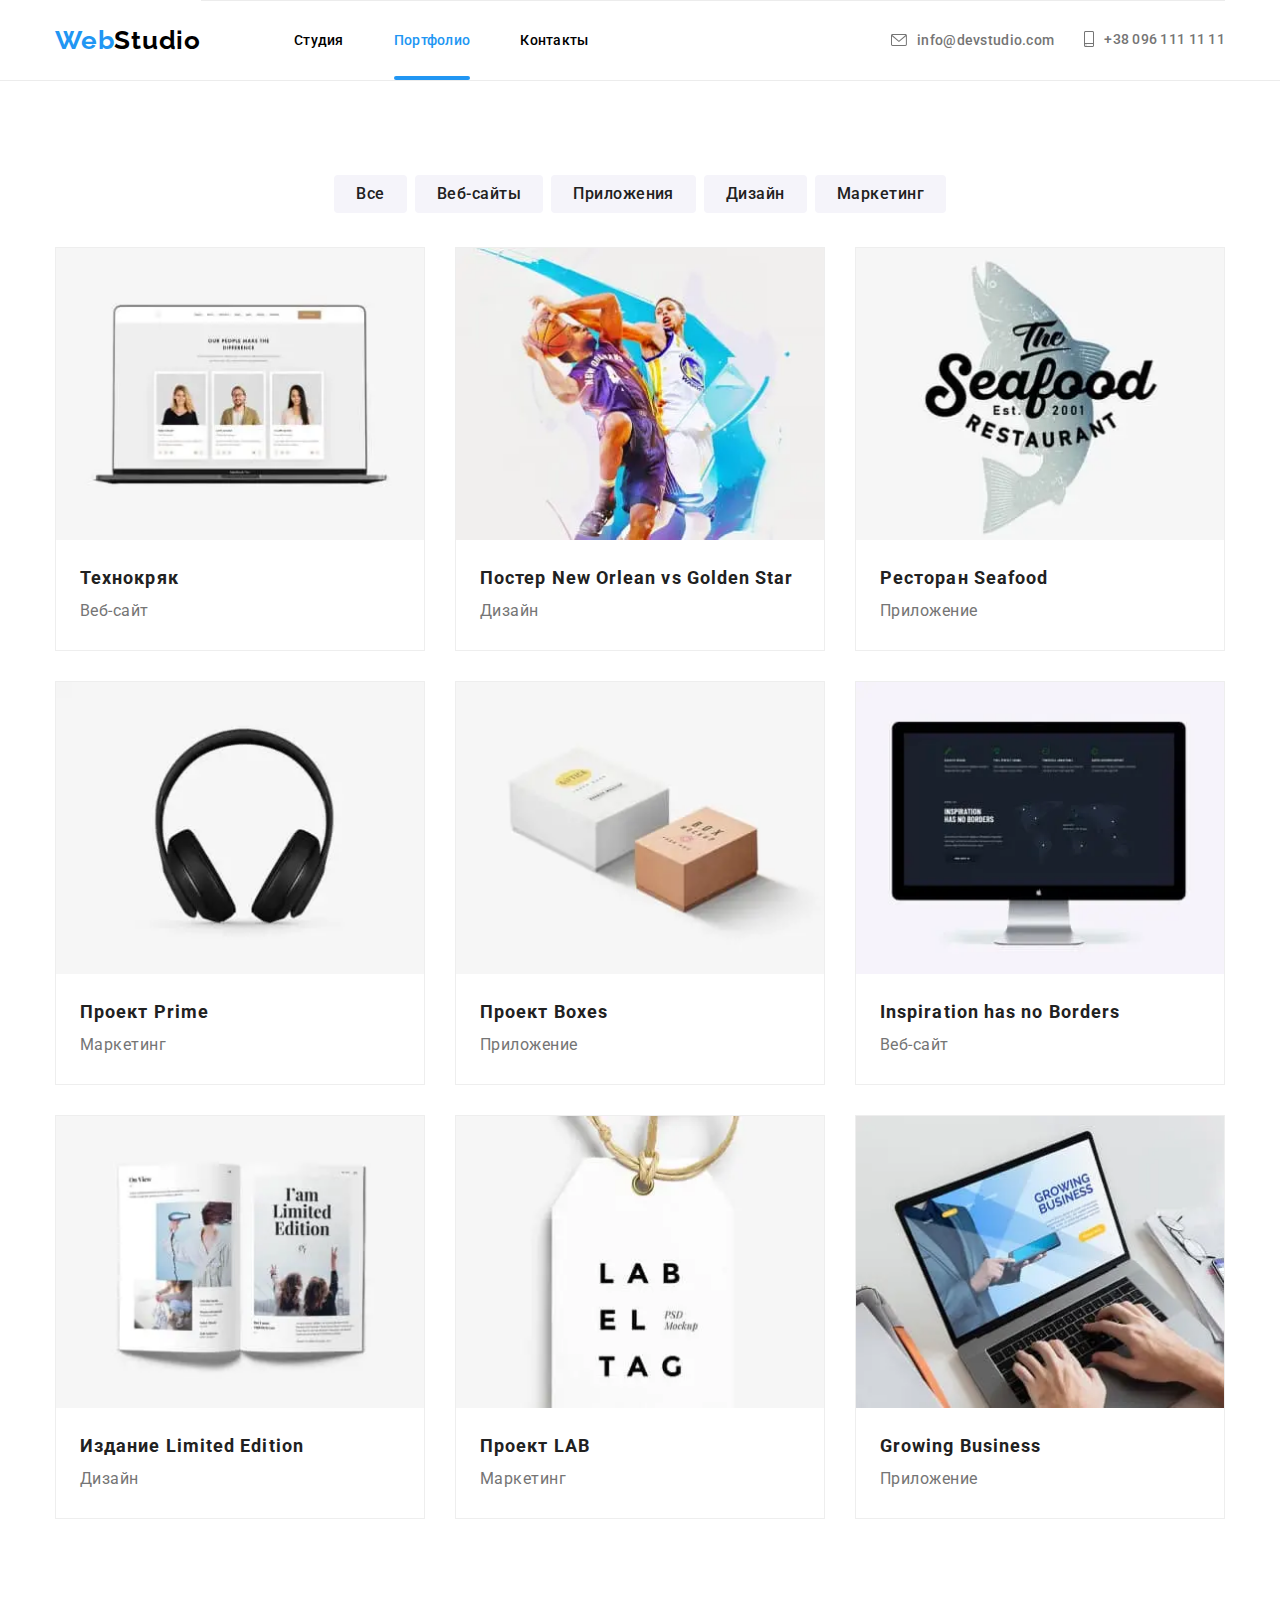
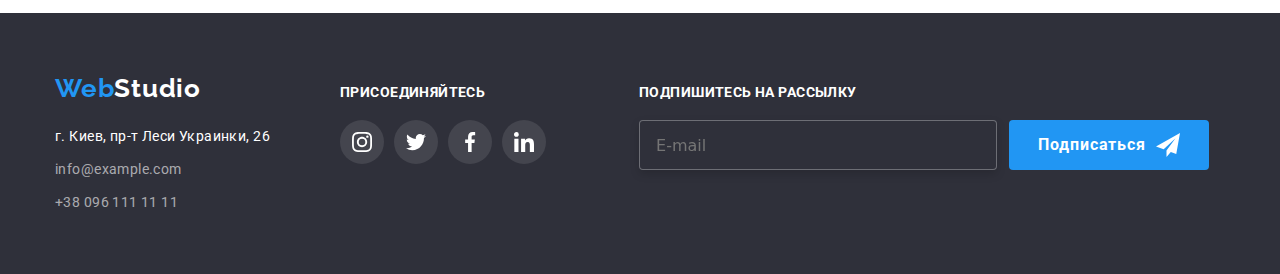
==== commit 78206e5a: "Add adaptive images" ====
--- a/portfolio.html
+++ b/portfolio.html
@@ -78,7 +78,36 @@
                     <li class="projects__item projects__card">
                         <a href="" class="link-list">
                             <div class="cover">
-                                <img class="poster" src="./images/technokryak.jpg" alt="Ноутбук с открытой страницей магазина">
+                                <picture>
+                                    <source
+                                        srcset="./images/portfolio/technokryak.webp 1x, ./images/portfolio/technokryak@2x.webp 2x"
+                                        type="image/webp"
+                                        media="(min-width: 1200px)"
+                                    >
+                                    <source
+                                        srcset="./images/portfolio/technokryak-tablet.webp 1x, ./images/portfolio/technokryak-tablet@2x.webp 2x"
+                                        type="image/webp"
+                                        media="(min-width: 768px)"
+                                    >
+                                    <source
+                                        srcset="./images/portfolio/technokryak-mobile.webp 1x, ./images/portfolio/technokryak-mobile@2x.webp 2x"
+                                        type="image/webp"
+                                        media="(max-width: 767px)"
+                                    >
+                                    <source
+                                        srcset="./images/portfolio/technokryak.jpg 1x, ./images/portfolio/technokryak@2x.jpg 2x"
+                                        media="(min-width: 1200px)"
+                                    >
+                                    <source
+                                        srcset="./images/portfolio/technokryak-tablet.jpg 1x, ./images/portfolio/technokryak-tablet@2x.jpg 2x"
+                                        media="(min-width: 768px)"
+                                    >
+                                    <source
+                                        srcset="./images/portfolio/technokryak-mobile.jpg 1x, ./images/portfolio/technokryak-mobile@2x.jpg 2x"
+                                        media="(max-width: 767px)"
+                                    >
+                                    <img src="./images/portfolio/technokryak.jpg" alt="Ноутбук с открытой страницей магазина">
+                                </picture>
                                 <div class="cover__project">
                                     <p class="cover__text">Технокряк это современная площадка распространения коронавируса. Компании используют эту платформу для цифрового шпионажа и атак на защищённые сервера конкурентов.</p>
                                 </div>
@@ -92,7 +121,36 @@
                     <li class="projects__item projects__card">
                         <a href="" class="link-list">
                             <div class="cover">
-                                <img class="poster" src="./images/poster.jpg" alt="Постер с двумя баскетболистами">
+                                <picture>
+                                    <source
+                                        srcset="./images/portfolio/poster.webp 1x, ./images/portfolio/poster@2x.webp 2x"
+                                        type="image/webp"
+                                        media="(min-width: 1200px)"
+                                    >
+                                    <source
+                                        srcset="./images/portfolio/poster-tablet.webp 1x, ./images/portfolio/poster-tablet@2x.webp 2x"
+                                        type="image/webp"
+                                        media="(min-width: 768px)"
+                                    >
+                                    <source
+                                        srcset="./images/portfolio/poster-mobile.webp 1x, ./images/portfolio/poster-mobile@2x.webp 2x"
+                                        type="image/webp"
+                                        media="(max-width: 767px)"
+                                    >
+                                    <source
+                                        srcset="./images/portfolio/poster.jpg 1x, ./images/portfolio/poster@2x.jpg 2x"
+                                        media="(min-width: 1200px)"
+                                    >
+                                    <source
+                                        srcset="./images/portfolio/poster-tablet.jpg 1x, ./images/portfolio/poster-tablet@2x.jpg 2x"
+                                        media="(min-width: 768px)"
+                                    >
+                                    <source
+                                        srcset="./images/portfolio/poster-mobile.jpg 1x, ./images/portfolio/poster-mobile@2x.jpg 2x"
+                                        media="(max-width: 767px)"
+                                    >
+                                    <img src="./images/portfolio/poster.jpg" alt="Постер с двумя баскетболистами">
+                                </picture>
                                 <div class="cover__project">
                                     <p class="cover__text">Технокряк это современная площадка распространения коронавируса. Компании используют эту платформу для цифрового шпионажа и атак на защищённые сервера конкурентов.</p>
                                 </div>
@@ -106,7 +164,36 @@
                     <li class="projects__item projects__card">
                         <a href="" class="link-list">
                             <div class="cover">
-                                <img class="poster" src="./images/restourant.jpg" alt="Вывеска с названием ресторана">
+                                <picture>
+                                    <source
+                                        srcset="./images/portfolio/restourant.webp 1x, ./images/portfolio/restourant@2x.webp 2x"
+                                        type="image/webp"
+                                        media="(min-width: 1200px)"
+                                    >
+                                    <source
+                                        srcset="./images/portfolio/restourant-tablet.webp 1x, ./images/portfolio/restourant-tablet@2x.webp 2x"
+                                        type="image/webp"
+                                        media="(min-width: 768px)"
+                                    >
+                                    <source
+                                        srcset="./images/portfolio/restourant-mobile.webp 1x, ./images/portfolio/restourant-mobile@2x.webp 2x"
+                                        type="image/webp"
+                                        media="(max-width: 767px)"
+                                    >
+                                    <source
+                                        srcset="./images/portfolio/restourant.jpg 1x, ./images/portfolio/restourant@2x.jpg 2x"
+                                        media="(min-width: 1200px)"
+                                    >
+                                    <source
+                                        srcset="./images/portfolio/restourant-tablet.jpg 1x, ./images/portfolio/restourant-tablet@2x.jpg 2x"
+                                        media="(min-width: 768px)"
+                                    >
+                                    <source
+                                        srcset="./images/portfolio/restourant-mobile.jpg 1x, ./images/portfolio/restourant-mobile@2x.jpg 2x"
+                                        media="(max-width: 767px)"
+                                    >
+                                    <img src="./images/portfolio/restourant.jpg" alt="Вывеска с названием ресторана">
+                                </picture>
                                 <div class="cover__project">
                                     <p class="cover__text">Технокряк это современная площадка распространения коронавируса. Компании используют эту платформу для цифрового шпионажа и атак на защищённые сервера конкурентов.</p>
                                 </div>
@@ -120,7 +207,36 @@
                     <li class="projects__item projects__card">
                         <a href="" class="link-list">
                             <div class="cover">
-                                <img class="poster" src="./images/prime.jpg" alt="Наушники">
+                                <picture>
+                                    <source
+                                        srcset="./images/portfolio/prime.webp 1x, ./images/portfolio/prime@2x.webp 2x"
+                                        type="image/webp"
+                                        media="(min-width: 1200px)"
+                                    >
+                                    <source
+                                        srcset="./images/portfolio/prime-tablet.webp 1x, ./images/portfolio/prime-tablet@2x.webp 2x"
+                                        type="image/webp"
+                                        media="(min-width: 768px)"
+                                    >
+                                    <source
+                                        srcset="./images/portfolio/prime-mobile.webp 1x, ./images/portfolio/prime-mobile@2x.webp 2x"
+                                        type="image/webp"
+                                        media="(max-width: 767px)"
+                                    >
+                                    <source
+                                        srcset="./images/portfolio/prime.jpg 1x, ./images/portfolio/prime@2x.jpg 2x"
+                                        media="(min-width: 1200px)"
+                                    >
+                                    <source
+                                        srcset="./images/portfolio/prime-tablet.jpg 1x, ./images/portfolio/prime-tablet@2x.jpg 2x"
+                                        media="(min-width: 768px)"
+                                    >
+                                    <source
+                                        srcset="./images/portfolio/prime-mobile.jpg 1x, ./images/portfolio/prime-mobile@2x.jpg 2x"
+                                        media="(max-width: 767px)"
+                                    >
+                                    <img src="./images/portfolio/prime.jpg" alt="Наушники">
+                                </picture>
                                 <div class="cover__project">
                                     <p class="cover__text">Технокряк это современная площадка распространения коронавируса. Компании используют эту платформу для цифрового шпионажа и атак на защищённые сервера конкурентов.</p>
                                 </div>
@@ -134,7 +250,36 @@
                     <li class="projects__item projects__card">
                         <a href="" class="link-list">
                             <div class="cover">
-                                <img class="poster" src="./images/boxes.jpg" alt="Две маленькие коробки">                          
+                                <picture>
+                                    <source
+                                        srcset="./images/portfolio/boxes.webp 1x, ./images/portfolio/boxes@2x.webp 2x"
+                                        type="image/webp"
+                                        media="(min-width: 1200px)"
+                                    >
+                                    <source
+                                        srcset="./images/portfolio/boxes-tablet.webp 1x, ./images/portfolio/boxes-tablet@2x.webp 2x"
+                                        type="image/webp"
+                                        media="(min-width: 768px)"
+                                    >
+                                    <source
+                                        srcset="./images/portfolio/boxes-mobile.webp 1x, ./images/portfolio/boxes-mobile@2x.webp 2x"
+                                        type="image/webp"
+                                        media="(max-width: 767px)"
+                                    >
+                                    <source
+                                        srcset="./images/portfolio/boxes.jpg 1x, ./images/portfolio/boxes@2x.jpg 2x"
+                                        media="(min-width: 1200px)"
+                                    >
+                                    <source
+                                        srcset="./images/portfolio/boxes-tablet.jpg 1x, ./images/portfolio/boxes-tablet@2x.jpg 2x"
+                                        media="(min-width: 768px)"
+                                    >
+                                    <source
+                                        srcset="./images/portfolio/boxes-mobile.jpg 1x, ./images/portfolio/boxes-mobile@2x.jpg 2x"
+                                        media="(max-width: 767px)"
+                                    >
+                                    <img src="./images/portfolio/boxes.jpg" alt="Две маленькие коробки">
+                                </picture>
                                 <div class="cover__project">
                                     <p class="cover__text">Технокряк это современная площадка распространения коронавируса. Компании используют эту платформу для цифрового шпионажа и атак на защищённые сервера конкурентов.</p>
                                 </div>
@@ -148,7 +293,36 @@
                     <li class="projects__item projects__card">
                         <a href="" class="link-list">
                             <div class="cover">
-                                <img class="poster" src="./images/computer.jpg" alt="Настольный компьютер">
+                                <picture>
+                                    <source
+                                        srcset="./images/portfolio/computer.webp 1x, ./images/portfolio/computer@2x.webp 2x"
+                                        type="image/webp"
+                                        media="(min-width: 1200px)"
+                                    >
+                                    <source
+                                        srcset="./images/portfolio/computer-tablet.webp 1x, ./images/portfolio/computer-tablet@2x.webp 2x"
+                                        type="image/webp"
+                                        media="(min-width: 768px)"
+                                    >
+                                    <source
+                                        srcset="./images/portfolio/computer-mobile.webp 1x, ./images/portfolio/computer-mobile@2x.webp 2x"
+                                        type="image/webp"
+                                        media="(max-width: 767px)"
+                                    >
+                                    <source
+                                        srcset="./images/portfolio/computer.jpg 1x, ./images/portfolio/computer@2x.jpg 2x"
+                                        media="(min-width: 1200px)"
+                                    >
+                                    <source
+                                        srcset="./images/portfolio/computer-tablet.jpg 1x, ./images/portfolio/computer-tablet@2x.jpg 2x"
+                                        media="(min-width: 768px)"
+                                    >
+                                    <source
+                                        srcset="./images/portfolio/computer-mobile.jpg 1x, ./images/portfolio/computer-mobile@2x.jpg 2x"
+                                        media="(max-width: 767px)"
+                                    >
+                                    <img src="./images/portfolio/computer.jpg" alt="Настольный компьютер">
+                                </picture>
                                 <div class="cover__project">
                                     <p class="cover__text">Технокряк это современная площадка распространения коронавируса. Компании используют эту платформу для цифрового шпионажа и атак на защищённые сервера конкурентов.</p>
                                 </div>
@@ -162,7 +336,36 @@
                     <li class="projects__item projects__card">
                         <a href="" class="link-list">
                             <div class="cover">
-                                <img class="poster" src="./images/magazine.jpg" alt="Раскрытый журнал">
+                                <picture>
+                                    <source
+                                        srcset="./images/portfolio/magazine.webp 1x, ./images/portfolio/magazine@2x.webp 2x"
+                                        type="image/webp"
+                                        media="(min-width: 1200px)"
+                                    >
+                                    <source
+                                        srcset="./images/portfolio/magazine-tablet.webp 1x, ./images/portfolio/magazine-tablet@2x.webp 2x"
+                                        type="image/webp"
+                                        media="(min-width: 768px)"
+                                    >
+                                    <source
+                                        srcset="./images/portfolio/magazine-mobile.webp 1x, ./images/portfolio/magazine-mobile@2x.webp 2x"
+                                        type="image/webp"
+                                        media="(max-width: 767px)"
+                                    >
+                                    <source
+                                        srcset="./images/portfolio/magazine.jpg 1x, ./images/portfolio/magazine@2x.jpg 2x"
+                                        media="(min-width: 1200px)"
+                                    >
+                                    <source
+                                        srcset="./images/portfolio/magazine-tablet.jpg 1x, ./images/portfolio/magazine-tablet@2x.jpg 2x"
+                                        media="(min-width: 768px)"
+                                    >
+                                    <source
+                                        srcset="./images/portfolio/magazine-mobile.jpg 1x, ./images/portfolio/magazine-mobile@2x.jpg 2x"
+                                        media="(max-width: 767px)"
+                                    >
+                                    <img src="./images/portfolio/magazine.jpg" alt="Раскрытый журнал">
+                                </picture>
                                 <div class="cover__project">
                                     <p class="cover__text">Технокряк это современная площадка распространения коронавируса. Компании используют эту платформу для цифрового шпионажа и атак на защищённые сервера конкурентов.</p>
                                 </div>
@@ -176,7 +379,36 @@
                     <li class="projects__item projects__card">
                         <a href="" class="link-list">
                             <div class="cover">
-                                <img class="poster" src="./images/lab.jpg" alt="Этикетка">
+                                <picture>
+                                    <source
+                                        srcset="./images/portfolio/lab.webp 1x, ./images/portfolio/lab@2x.webp 2x"
+                                        type="image/webp"
+                                        media="(min-width: 1200px)"
+                                    >
+                                    <source
+                                        srcset="./images/portfolio/lab-tablet.webp 1x, ./images/portfolio/lab-tablet@2x.webp 2x"
+                                        type="image/webp"
+                                        media="(min-width: 768px)"
+                                    >
+                                    <source
+                                        srcset="./images/portfolio/lab-mobile.webp 1x, ./images/portfolio/lab-mobile@2x.webp 2x"
+                                        type="image/webp"
+                                        media="(max-width: 767px)"
+                                    >
+                                    <source
+                                        srcset="./images/portfolio/lab.jpg 1x, ./images/portfolio/lab@2x.jpg 2x"
+                                        media="(min-width: 1200px)"
+                                    >
+                                    <source
+                                        srcset="./images/portfolio/lab-tablet.jpg 1x, ./images/portfolio/lab-tablet@2x.jpg 2x"
+                                        media="(min-width: 768px)"
+                                    >
+                                    <source
+                                        srcset="./images/portfolio/lab-mobile.jpg 1x, ./images/portfolio/lab-mobile@2x.jpg 2x"
+                                        media="(max-width: 767px)"
+                                    >
+                                    <img src="./images/portfolio/lab.jpg" alt="Этикетка">
+                                </picture>
                                 <div class="cover__project">
                                     <p class="cover__text">Технокряк это современная площадка распространения коронавируса. Компании используют эту платформу для цифрового шпионажа и атак на защищённые сервера конкурентов.</p>
                                 </div>
@@ -190,7 +422,36 @@
                     <li class="projects__item projects__card">
                         <a href="" class="link-list">
                             <div class="cover">
-                                <img class="poster" src="./images/laptop.jpg" alt="Ноутбук с открытым приложением">
+                                <picture>
+                                    <source
+                                        srcset="./images/portfolio/laptop.webp 1x, ./images/portfolio/laptop@2x.webp 2x"
+                                        type="image/webp"
+                                        media="(min-width: 1200px)"
+                                    >
+                                    <source
+                                        srcset="./images/portfolio/laptop-tablet.webp 1x, ./images/portfolio/laptop-tablet@2x.webp 2x"
+                                        type="image/webp"
+                                        media="(min-width: 768px)"
+                                    >
+                                    <source
+                                        srcset="./images/portfolio/laptop-mobile.webp 1x, ./images/portfolio/laptop-mobile@2x.webp 2x"
+                                        type="image/webp"
+                                        media="(max-width: 767px)"
+                                    >
+                                    <source
+                                        srcset="./images/portfolio/laptop.jpg 1x, ./images/portfolio/laptop@2x.jpg 2x"
+                                        media="(min-width: 1200px)"
+                                    >
+                                    <source
+                                        srcset="./images/portfolio/laptop-tablet.jpg 1x, ./images/portfolio/laptop-tablet@2x.jpg 2x"
+                                        media="(min-width: 768px)"
+                                    >
+                                    <source
+                                        srcset="./images/portfolio/laptop-mobile.jpg 1x, ./images/portfolio/laptop-mobile@2x.jpg 2x"
+                                        media="(max-width: 767px)"
+                                    >
+                                    <img src="./images/portfolio/laptop.jpg" alt="Ноутбук с открытым приложением">
+                                </picture>
                                 <div class="cover__project">
                                     <p class="cover__text">Технокряк это современная площадка распространения коронавируса. Компании используют эту платформу для цифрового шпионажа и атак на защищённые сервера конкурентов.</p>
                                 </div>
@@ -250,7 +511,7 @@
                     </li>
                 </ul>
             </div>
-            <div>
+            <div class="form">
                 <h3 class="title">Подпишитесь на рассылку</h3>
                 <form class="footer-form">
                     <input class="mail" type="email" name="mail" placeholder="E-mail">
--- a/css/main.min.css
+++ b/css/main.min.css
@@ -1,2 +1,2 @@
-html{-webkit-box-sizing:border-box;box-sizing:border-box}*,*::before,*::after{-webkit-box-sizing:inherit;box-sizing:inherit}body{background-color:#fff}img{display:block;max-width:100%;height:auto}.container{width:100%;margin-left:auto;margin-right:auto;padding-left:15px;padding-right:15px}@media screen and (min-width: 480px){.container{width:480px}}@media screen and (min-width: 768px){.container{width:768px}}@media screen and (min-width: 1200px){.container{width:1200px}}.list{padding:0;margin:0;list-style:none}.link{text-decoration:none;font-family:Roboto;font-style:normal;font-weight:500;font-size:18px;line-height:21px;letter-spacing:0.02em;color:var(--primary-text-color);-webkit-transition:color 250ms cubic-bezier(0.4, 0, 0.2, 1);transition:color 250ms cubic-bezier(0.4, 0, 0.2, 1)}@media screen and (min-width: 768px){.link{font-size:14px;line-height:16px}}.link:hover,.link:focus{color:#2196F3}.logo{color:#2196F3}.logo-header,.logo-footer{text-decoration:none;font-family:Raleway;font-style:normal;font-weight:bold;font-size:24px;line-height:28px;letter-spacing:0.03em}@media screen and (min-width: 1200px){.logo-header,.logo-footer{font-size:26px;line-height:31px}}.logo-header{color:#000}@media screen and (max-width: 767px){.logo-header{display:block;margin-top:14px;margin-bottom:16px}}@media screen and (min-width: 768px){.logo-header{display:-webkit-box;display:-ms-flexbox;display:flex;-webkit-box-align:center;-ms-flex-align:center;align-items:center;margin-top:0;margin-bottom:0}}.logo-footer{display:inline-block;margin-bottom:20px;color:#fff}.button{display:inline-block;padding:10px 32px;min-width:200px;border-radius:4px;border:none;cursor:pointer;text-decoration:none;font-family:Roboto;font-style:normal;font-weight:bold;font-size:16px;line-height:30px;letter-spacing:0.06em;color:#fff;background-color:#2196F3}.modal-batton{position:absolute;top:8px;right:8px;width:30px;height:30px;border-radius:50%;background-color:#fff;border:1px solid rgba(0,0,0,0.1);cursor:pointer}.modal-batton:hover .close,.modal-batton:focus .close{fill:#2196F3}.deal-button{display:-webkit-box;display:-ms-flexbox;display:flex;-webkit-box-pack:center;-ms-flex-pack:center;justify-content:center;-webkit-box-align:center;-ms-flex-align:center;align-items:center;margin-top:30px;-webkit-box-shadow:0px 4px 4px rgba(0,0,0,0.15);box-shadow:0px 4px 4px rgba(0,0,0,0.15)}.filters-button{display:-webkit-inline-box;display:-ms-inline-flexbox;display:inline-flex;-ms-flex-wrap:wrap;flex-wrap:wrap;margin-top:64px;margin-bottom:25px;padding-top:60px}@media screen and (min-width: 768px){.filters-button{display:-webkit-box;display:-ms-flexbox;display:flex;-webkit-box-pack:center;-ms-flex-pack:center;justify-content:center;-webkit-box-align:stretch;-ms-flex-align:stretch;align-items:stretch;margin-top:60px;margin-bottom:14px;padding-top:0}}@media screen and (min-width: 1200px){.filters-button{margin-top:94px;margin-bottom:34px}}.filters-button__item{margin-bottom:15px}@media screen and (min-width: 768px){.filters-button__item{margin-bottom:0}}.filters-button__item:not(:last-child){margin-right:8px}.portfolio-button{display:inline-block;min-width:73px;height:38px;padding:6px 22px;text-decoration:none;border-radius:4px;border:none;font-family:Roboto;font-style:normal;font-weight:500;font-size:16px;line-height:26px;letter-spacing:0.03em;cursor:pointer;-webkit-transition:color 250ms cubic-bezier(0.4, 0, 0.2, 1),background-color 250ms cubic-bezier(0.4, 0, 0.2, 1),-webkit-box-shadow 250ms cubic-bezier(0.4, 0, 0.2, 1);transition:color 250ms cubic-bezier(0.4, 0, 0.2, 1),background-color 250ms cubic-bezier(0.4, 0, 0.2, 1),-webkit-box-shadow 250ms cubic-bezier(0.4, 0, 0.2, 1);transition:color 250ms cubic-bezier(0.4, 0, 0.2, 1),background-color 250ms cubic-bezier(0.4, 0, 0.2, 1),box-shadow 250ms cubic-bezier(0.4, 0, 0.2, 1);transition:color 250ms cubic-bezier(0.4, 0, 0.2, 1),background-color 250ms cubic-bezier(0.4, 0, 0.2, 1),box-shadow 250ms cubic-bezier(0.4, 0, 0.2, 1),-webkit-box-shadow 250ms cubic-bezier(0.4, 0, 0.2, 1);color:#212121;background-color:#F5F4FA}.portfolio-button:hover,.portfolio-button:focus{color:#fff;background-color:#2196F3;-webkit-box-shadow:0px 3px 1px rgba(0,0,0,0.1),0px 1px 2px rgba(0,0,0,0.08),0px 2px 2px rgba(0,0,0,0.12);box-shadow:0px 3px 1px rgba(0,0,0,0.1),0px 1px 2px rgba(0,0,0,0.08),0px 2px 2px rgba(0,0,0,0.12)}.social{display:-webkit-box;display:-ms-flexbox;display:flex;-webkit-box-pack:center;-ms-flex-pack:center;justify-content:center;-webkit-box-align:center;-ms-flex-align:center;align-items:center}.social__item:not(:last-child){margin-right:10px}.social__link{display:-webkit-box;display:-ms-flexbox;display:flex;-webkit-box-pack:center;-ms-flex-pack:center;justify-content:center;-webkit-box-align:center;-ms-flex-align:center;align-items:center;width:44px;height:44px;border-radius:50%;fill:#AFB1B8;-webkit-transition:background-color 250ms cubic-bezier(0.4, 0, 0.2, 1);transition:background-color 250ms cubic-bezier(0.4, 0, 0.2, 1)}.social__link:hover .team-icon,.social__link:focus .team-icon{fill:#fff}.social__link:hover,.social__link:focus{background-color:#2196F3}.footer-icon{fill:#fff;background-color:rgba(255,255,255,0.1)}.social__icon{width:20px;height:20px;-webkit-transition:fill 250ms cubic-bezier(0.4, 0, 0.2, 1);transition:fill 250ms cubic-bezier(0.4, 0, 0.2, 1)}.backdrop{position:fixed;top:0;left:0;z-index:2;width:100%;height:100%;background-color:rgba(0,0,0,0.2);-webkit-transition:opacity 250ms cubic-bezier(0.4, 0, 0.2, 1);transition:opacity 250ms cubic-bezier(0.4, 0, 0.2, 1)}.backdrop.is-hidden{opacity:0;pointer-events:none}.backdrop.is-hidden .modal-window{-webkit-transform:translate(-50%, -50%) scale(0.7);transform:translate(-50%, -50%) scale(0.7)}.modal-window{position:absolute;top:50%;left:50%;-webkit-box-orient:vertical;-webkit-box-direction:normal;-ms-flex-direction:column;flex-direction:column;display:-webkit-box;display:-ms-flexbox;display:flex;-webkit-box-pack:center;-ms-flex-pack:center;justify-content:center;-webkit-box-align:center;-ms-flex-align:center;align-items:center;padding:40px;-webkit-transform:translate(-50%, -50%) scale(1);transform:translate(-50%, -50%) scale(1);width:calc(100% - 30px);height:609px;background-color:#fff;-webkit-box-shadow:0px 1px 3px rgba(0,0,0,0.12),0px 1px 1px rgba(0,0,0,0.14),0px 2px 1px rgba(0,0,0,0.2);box-shadow:0px 1px 3px rgba(0,0,0,0.12),0px 1px 1px rgba(0,0,0,0.14),0px 2px 1px rgba(0,0,0,0.2);border-radius:4px;-webkit-transition:opacity 250ms cubic-bezier(0.4, 0, 0.2, 1),-webkit-transform 250ms cubic-bezier(0.4, 0, 0.2, 1);transition:opacity 250ms cubic-bezier(0.4, 0, 0.2, 1),-webkit-transform 250ms cubic-bezier(0.4, 0, 0.2, 1);transition:transform 250ms cubic-bezier(0.4, 0, 0.2, 1),opacity 250ms cubic-bezier(0.4, 0, 0.2, 1);transition:transform 250ms cubic-bezier(0.4, 0, 0.2, 1),opacity 250ms cubic-bezier(0.4, 0, 0.2, 1),-webkit-transform 250ms cubic-bezier(0.4, 0, 0.2, 1)}@media screen and (min-width: 480px){.modal-window{width:450px}}@media screen and (min-width: 1200px){.modal-window{width:528px;height:581px}}.close{position:absolute;top:50%;left:50%;-webkit-transform:translate(-50%, -50%);transform:translate(-50%, -50%);width:18px;height:18px;fill:#000;-webkit-transition:fill 250ms cubic-bezier(0.4, 0, 0.2, 1);transition:fill 250ms cubic-bezier(0.4, 0, 0.2, 1)}.form-title{display:block;margin-bottom:12px;font-family:Roboto;font-style:normal;font-weight:bold;font-size:20px;line-height:30px;text-align:center;letter-spacing:0.03em;color:#212121}@media screen and (min-width: 1200px){.form-title{line-height:23px}}.modal-form{-webkit-box-orient:vertical;-webkit-box-direction:normal;-ms-flex-direction:column;flex-direction:column;display:-webkit-box;display:-ms-flexbox;display:flex;-webkit-box-pack:center;-ms-flex-pack:center;justify-content:center;-webkit-box-align:center;-ms-flex-align:center;align-items:center}.formbox{display:-webkit-box;display:-ms-flexbox;display:flex;-webkit-box-orient:vertical;-webkit-box-direction:normal;-ms-flex-direction:column;flex-direction:column;position:relative;text-align:left;width:100%;margin-bottom:10px;font-style:normal;font-weight:normal;font-size:12px;line-height:14px;letter-spacing:0.01em;color:#757575}.formbox__title{margin-bottom:4px}.formbox__input{width:370px;height:40px;padding-left:42px;border:1px solid rgba(33,33,33,0.2);border-radius:4px}.formbox__input:focus{border-color:#2196F3;-webkit-transition:border-color 250ms cubic-bezier(0.4, 0, 0.2, 1);transition:border-color 250ms cubic-bezier(0.4, 0, 0.2, 1)}.formbox__input:hover{cursor:pointer}.formbox__input:focus+.formbox__icon{fill:#2196F3;-webkit-transition:fill 250ms cubic-bezier(0.4, 0, 0.2, 1);transition:fill 250ms cubic-bezier(0.4, 0, 0.2, 1)}@media screen and (min-width: 1200px){.formbox__input{width:448px}}.formbox__icon{position:absolute;left:12px;bottom:11px;width:18px;height:18px}.formbox__comment{resize:none;width:370px;height:120px;border:1px solid rgba(33,33,33,0.2);border-radius:4px;padding:12px 16px}.formbox__comment:focus{border-color:#2196F3;-webkit-transition:border-color 250ms cubic-bezier(0.4, 0, 0.2, 1);transition:border-color 250ms cubic-bezier(0.4, 0, 0.2, 1)}@media screen and (min-width: 1200px){.formbox__comment{width:448px}}.dealbox{display:-webkit-box;display:-ms-flexbox;display:flex;-webkit-box-align:center;-ms-flex-align:center;align-items:center;margin-top:15px}.checkbox{position:absolute;width:1px;height:1px;margin:-1px;border:0;padding:0;clip:rect(0 0 0 0);overflow:hidden}.dealbox__icon{display:inline-block;width:16px;height:15px;border:2px solid #212121;border-radius:2px;margin-right:8px;-webkit-transition:background-color 250ms cubic-bezier(0.4, 0, 0.2, 1);transition:background-color 250ms cubic-bezier(0.4, 0, 0.2, 1)}.checkbox:checked+.dealbox__icon{border-color:#2196F3;background-color:#2196F3;background-image:url(../images/icon-check.svg);background-size:contain;background-origin:border-box}.dealbox__text,.dealbox__link{font-family:Roboto;font-style:normal;font-weight:normal;font-size:12px;line-height:14px;letter-spacing:0.03em;color:#757575}@media screen and (min-width: 1200px){.dealbox__text,.dealbox__link{font-size:14px;line-height:24px}}.dealbox__link{text-decoration:none;border-bottom:1px solid #2196F3;color:#2196F3}@media screen and (min-width: 1200px){.dealbox__link{font-size:14px;line-height:24px}}.header{position:fixed;top:0;width:100%;z-index:1;background-color:#fff;border-bottom:1px solid #ECECEC}@media screen and (min-width: 768px){.header{position:relative}}.heder-nav{display:-webkit-box;display:-ms-flexbox;display:flex;height:60px}@media screen and (min-width: 768px){.heder-nav{height:80px}}.menu-box{width:100%;border-top:1px solid #ECECEC}@media screen and (max-width: 767px){.menu-box{display:none;position:absolute;top:100%;left:0;text-align:center;padding:60px 0px;background-color:#fff;-webkit-box-shadow:0px 4px 8px rgba(0,0,0,0.04),0px 2px 4px rgba(0,0,0,0.08),0px 1px 3px rgba(0,0,0,0.16);box-shadow:0px 4px 8px rgba(0,0,0,0.04),0px 2px 4px rgba(0,0,0,0.08),0px 1px 3px rgba(0,0,0,0.16)}.menu-box.is-open{display:block}}@media screen and (min-width: 768px){.menu-box{display:-webkit-box;display:-ms-flexbox;display:flex;-webkit-box-align:center;-ms-flex-align:center;align-items:center}.menu-box__item:not(:last-child){margin-right:50px}}@media screen and (max-width: 767px){.menu-box .site-nav__item{margin-bottom:40px}.menu-box .site-nav__item:last-child{margin-bottom:60px}}@media screen and (min-width: 768px){.menu-box .site-nav{display:-webkit-box;display:-ms-flexbox;display:flex;margin-left:88px}.menu-box .site-nav__item:not(:last-child){margin-right:50px}}@media screen and (min-width: 1200px){.menu-box .site-nav{display:-webkit-box;display:-ms-flexbox;display:flex;margin-left:93px}.menu-box .site-nav__item:not(:last-child){margin-right:50px}}.menu-box .site-nav--current{position:relative;color:#2196F3}.menu-box .site-nav--current::after{content:"";position:absolute;left:0;bottom:-8px;width:100%;height:4px;border-radius:2px;background-color:#2196F3}@media screen and (min-width: 768px){.menu-box .site-nav--current::after{bottom:0}}.menu-box .site-nav .link{padding:0}@media screen and (min-width: 768px){.menu-box .site-nav .link{padding-top:32px;padding-bottom:32px}}.menu-box .contacts-nav__header-contacts{text-decoration:none;font-family:Roboto;font-style:normal;font-weight:500;font-size:18px;line-height:21px;letter-spacing:0.02em;color:#757575;-webkit-transition:color 250ms cubic-bezier(0.4, 0, 0.2, 1);transition:color 250ms cubic-bezier(0.4, 0, 0.2, 1)}@media screen and (min-width: 768px){.menu-box .contacts-nav__header-contacts{display:-webkit-inline-box;display:-ms-inline-flexbox;display:inline-flex;-webkit-box-pack:center;-ms-flex-pack:center;justify-content:center;-webkit-box-align:center;-ms-flex-align:center;align-items:center;font-size:12px;line-height:14px}}@media screen and (min-width: 768px){.menu-box .contacts-nav__header-contacts{font-size:14px;line-height:16px}}.menu-box .contacts-nav__header-contacts:hover,.menu-box .contacts-nav__header-contacts:focus{color:#2196F3}.menu-box .contacts-nav__header-contacts:hover .connect--icon,.menu-box .contacts-nav__header-contacts:focus .connect--icon{fill:#2196F3}@media screen and (min-width: 768px){.menu-box .contacts-nav{-webkit-box-align:center;-ms-flex-align:center;align-items:center;margin-left:auto}}@media screen and (min-width: 1200px){.menu-box .contacts-nav{display:-webkit-box;display:-ms-flexbox;display:flex;padding-top:32px;padding-bottom:32px;font-size:14px;line-height:16px}}.menu-box .item-contacts:first-child{margin-bottom:16px}@media screen and (min-width: 768px){.menu-box .item-contacts:not(:last-child){margin-bottom:10px}}@media screen and (min-width: 1200px){.menu-box .item-contacts:not(:last-child){margin-bottom:0}}@media screen and (min-width: 1200px){.menu-box .contacts-nav .item+.item{margin-left:30px}}.menu-box .envelope{margin-right:10px;width:16px;height:11px;fill:#757575;-webkit-transition:fill 250ms cubic-bezier(0.4, 0, 0.2, 1);transition:fill 250ms cubic-bezier(0.4, 0, 0.2, 1)}@media screen and (min-width: 768px){.menu-box .envelope{margin-right:8px;width:14px;height:10px}}@media screen and (min-width: 1200px){.menu-box .envelope{margin-right:10px;width:16px;height:12px}}.menu-box .smartphone{margin-right:10px;width:10px;height:15px;fill:#757575;-webkit-transition:fill 250ms cubic-bezier(0.4, 0, 0.2, 1);transition:fill 250ms cubic-bezier(0.4, 0, 0.2, 1)}@media screen and (min-width: 768px){.menu-box .smartphone{margin-right:8px;width:10px;height:14px}}@media screen and (min-width: 1200px){.menu-box .smartphone{margin-right:10px;width:10px;height:16px}}.menu-button{margin:0;margin-left:auto;padding:0;border:0;background-color:#fff}@media screen and (min-width: 768px){.menu-button{display:none}}.menu-button .icon-close{display:none}.menu-button.is-open .icon-close{display:block}.menu-button.is-open .icon-burger{display:none}.menu-button:hover,.menu-button:focus{fill:#2196F3;-webkit-transition:fill 250ms cubic-bezier(0.4, 0, 0.2, 1);transition:fill 250ms cubic-bezier(0.4, 0, 0.2, 1)}.banner{text-align:center;max-width:480px;min-height:400px;margin-left:auto;margin-right:auto;margin-bottom:60px;background-color:#C4C4C4;background-image:-webkit-gradient(linear, left top, left bottom, from(rgba(47,48,58,0.4)), to(rgba(47,48,58,0.4))),url(../images/mobile-banner.jpg);background-image:linear-gradient(rgba(47,48,58,0.4), rgba(47,48,58,0.4)),url(../images/mobile-banner.jpg);background-repeat:no-repeat;background-position:center;background-size:cover}@media screen and (min-width: 480px){.banner{max-width:480px;background-image:-webkit-gradient(linear, left top, left bottom, from(rgba(47,48,58,0.4)), to(rgba(47,48,58,0.4))),url(../images/mobile-banner.jpg);background-image:linear-gradient(rgba(47,48,58,0.4), rgba(47,48,58,0.4)),url(../images/mobile-banner.jpg)}}@media screen and (min-width: 768px){.banner{max-width:768px;background-image:-webkit-gradient(linear, left top, left bottom, from(rgba(47,48,58,0.4)), to(rgba(47,48,58,0.4))),url(../images/tablet-banner.jpg);background-image:linear-gradient(rgba(47,48,58,0.4), rgba(47,48,58,0.4)),url(../images/tablet-banner.jpg)}}@media screen and (min-width: 1200px){.banner{-webkit-box-orient:vertical;-webkit-box-direction:normal;-ms-flex-direction:column;flex-direction:column;display:-webkit-box;display:-ms-flexbox;display:flex;-webkit-box-pack:center;-ms-flex-pack:center;justify-content:center;-webkit-box-align:center;-ms-flex-align:center;align-items:center;max-width:1600px;min-height:600px;margin-bottom:94px;background-image:-webkit-gradient(linear, left top, left bottom, from(rgba(47,48,58,0.4)), to(rgba(47,48,58,0.4))),url(../images/banner.jpg);background-image:linear-gradient(rgba(47,48,58,0.4), rgba(47,48,58,0.4)),url(../images/banner.jpg)}}.banner-headline{margin-top:0;margin-bottom:30px;padding-top:118px;padding-left:30px;padding-right:30px;font-family:Roboto;font-style:normal;font-weight:900;font-size:26px;line-height:42px;letter-spacing:0.06em;text-transform:uppercase;color:#fff}@media screen and (min-width: 1200px){.banner-headline{padding:0;font-size:44px;line-height:60px}}.section-features{margin:0}.hidden{font-size:0}.features__icon{width:70px;height:70px}.features__title{margin-top:0;margin-bottom:10px;font-family:Roboto;font-style:normal;font-weight:bold;font-size:14px;line-height:16px;letter-spacing:0.03em;text-transform:uppercase;color:#212121}.features__text{margin-top:0;margin-bottom:30px;font-family:Roboto;font-style:normal;font-weight:normal;font-size:14px;line-height:24px;letter-spacing:0.03em;color:#757575}@media screen and (max-width: 768px){.features__title{text-align:center}}@media screen and (min-width: 768px){.features{display:-webkit-box;display:-ms-flexbox;display:flex;-ms-flex-wrap:wrap;flex-wrap:wrap;margin-bottom:30px}.features__title{text-align:left}.features__item{width:calc((100% - 30px) / 2)}.features__item:not(:nth-child(2n)){margin-right:30px}}@media screen and (min-width: 1200px){.features{display:-webkit-box;display:-ms-flexbox;display:flex;-ms-flex-wrap:nowrap;flex-wrap:nowrap;margin-bottom:0}.features__item{width:calc((100% - 30px * 3) / 4);margin-right:30px}.features__text{margin-bottom:0}}.icon-box{display:-webkit-box;display:-ms-flexbox;display:flex;-webkit-box-pack:center;-ms-flex-pack:center;justify-content:center;-webkit-box-align:center;-ms-flex-align:center;align-items:center;width:100%;height:120px;margin-bottom:30px;border-radius:4px;background-color:#F5F4FA}@media screen and (min-width: 1200px){.icon-box{width:270px}}.section-spec{padding:0}@media screen and (min-width: 1200px){.section-spec{padding-top:94px}}.section-spec .section-heading{display:none}@media screen and (min-width: 1200px){.section-spec .section-heading{display:-webkit-box;display:-ms-flexbox;display:flex;-webkit-box-pack:center;-ms-flex-pack:center;justify-content:center;-webkit-box-align:center;-ms-flex-align:center;align-items:center;margin-top:0;margin-bottom:50px;font-family:Roboto;font-style:normal;font-weight:bold;font-size:36px;line-height:42px;text-align:center;letter-spacing:0.03em;color:#212121}}.activity{display:none}@media screen and (min-width: 1200px){.activity{display:-webkit-box;display:-ms-flexbox;display:flex;-ms-flex-wrap:wrap;flex-wrap:wrap;margin-bottom:94px}.activity__item{position:relative;width:calc((100% - 30px * 2) / 3);margin-right:30px}.activity__item:nth-child(3n){margin-right:0}.activity__item::before{position:absolute;bottom:0;content:"";width:100%;height:70px;background:rgba(47,48,58,0.8)}.activity__title{position:absolute;bottom:27px;margin:0;width:100%;font-family:Roboto;font-style:normal;font-weight:bold;font-size:14px;line-height:16px;text-align:center;letter-spacing:0.03em;text-transform:uppercase;color:#fff}}.section-team{padding-top:60px;padding-bottom:30px;background-color:#F5F4FA}@media screen and (min-width: 1200px){.section-team{padding-top:94px;padding-bottom:94px}}.section-heading{display:block;margin-top:0;margin-bottom:30px;font-family:Roboto;font-style:normal;font-weight:bold;font-size:28px;line-height:33px;text-align:center;letter-spacing:0.03em;color:#212121}@media screen and (min-width: 1200px){.section-heading{display:-webkit-box;display:-ms-flexbox;display:flex;-webkit-box-pack:center;-ms-flex-pack:center;justify-content:center;-webkit-box-align:center;-ms-flex-align:center;align-items:center;margin-bottom:50px;font-size:36px;line-height:42px}}.team__name{margin-top:0;font-family:Roboto;font-style:normal;font-weight:500;font-size:16px;line-height:19px;text-align:center;letter-spacing:0.03em;color:#212121}.team__position{margin:0;margin-bottom:16px;font-family:Roboto;font-style:normal;font-weight:normal;font-size:16px;line-height:19px;text-align:center;letter-spacing:0.03em;color:#757575}.team__photo{margin-bottom:30px}@media screen and (max-width: 768px){.team__card{margin-bottom:30px}}@media screen and (min-width: 768px){.team{display:-webkit-box;display:-ms-flexbox;display:flex;-ms-flex-wrap:wrap;flex-wrap:wrap}.team__card:not(:nth-child(2n)){margin-right:30px}}@media screen and (min-width: 1200px){.team{display:-webkit-box;display:-ms-flexbox;display:flex;-ms-flex-wrap:wrap;flex-wrap:wrap}.team__card{margin-right:30px;margin-bottom:0}.team__card:nth-child(4n){margin-right:0}}.bg-card{background-color:#fff;-webkit-box-shadow:0px 1px 3px rgba(0,0,0,0.12),0px 1px 1px rgba(0,0,0,0.14),0px 2px 1px rgba(0,0,0,0.2);box-shadow:0px 1px 3px rgba(0,0,0,0.12),0px 1px 1px rgba(0,0,0,0.14),0px 2px 1px rgba(0,0,0,0.2);border-radius:0px 0px 4px 4px}@media screen and (max-width: 768px){.bg-card{width:100%;height:100%}}@media screen and (min-width: 768px){.bg-card{width:354px;height:536px}}@media screen and (min-width: 1200px){.bg-card{width:270px;height:428px}}.section-clients{padding-top:60px}@media screen and (min-width: 1200px){.section-clients{padding-top:94px}}@media screen and (max-width: 767px){.clients{display:-webkit-box;display:-ms-flexbox;display:flex;-webkit-box-pack:center;-ms-flex-pack:center;justify-content:center;-webkit-box-align:center;-ms-flex-align:center;align-items:center;-ms-flex-wrap:wrap;flex-wrap:wrap;margin-bottom:60px}.clients__item{margin-bottom:30px;width:calc((100% - 30px) / 2)}.clients__item:not(:nth-child(2n)){margin-right:30px}.clients__link{display:-webkit-box;display:-ms-flexbox;display:flex;-webkit-box-pack:center;-ms-flex-pack:center;justify-content:center;-webkit-box-align:center;-ms-flex-align:center;align-items:center;width:100%;height:90px;fill:#AFB1B8;border:1px solid #AFB1B8;-webkit-box-sizing:border-box;box-sizing:border-box;border-radius:4px;-webkit-transition:fill 250ms cubic-bezier(0.4, 0, 0.2, 1),border 250ms cubic-bezier(0.4, 0, 0.2, 1);transition:fill 250ms cubic-bezier(0.4, 0, 0.2, 1),border 250ms cubic-bezier(0.4, 0, 0.2, 1)}.clients__link.client-icon:hover,.clients__link.client-icon:focus{fill:#2196F3;border:1px solid #2196F3}}@media screen and (min-width: 768px){.clients{display:-webkit-box;display:-ms-flexbox;display:flex;-webkit-box-pack:center;-ms-flex-pack:center;justify-content:center;-webkit-box-align:center;-ms-flex-align:center;align-items:center;-ms-flex-wrap:wrap;flex-wrap:wrap;margin-bottom:60px}.clients__item{margin-bottom:30px;width:calc((100% - 30px * 2) / 3)}.clients__item:not(:nth-child(2n)){margin-right:0}.clients__item:not(:nth-child(3n)){margin-right:30px}.clients__link{display:-webkit-box;display:-ms-flexbox;display:flex;-webkit-box-pack:center;-ms-flex-pack:center;justify-content:center;-webkit-box-align:center;-ms-flex-align:center;align-items:center;width:226px;height:90px;fill:#AFB1B8;border:1px solid #AFB1B8;-webkit-box-sizing:border-box;box-sizing:border-box;border-radius:4px;-webkit-transition:fill 250ms cubic-bezier(0.4, 0, 0.2, 1),border 250ms cubic-bezier(0.4, 0, 0.2, 1);transition:fill 250ms cubic-bezier(0.4, 0, 0.2, 1),border 250ms cubic-bezier(0.4, 0, 0.2, 1)}.clients__link.client-icon:hover,.clients__link.client-icon:focus{fill:#2196F3;border:1px solid #2196F3}}@media screen and (min-width: 1200px){.clients{-ms-flex-wrap:nowrap;flex-wrap:nowrap;margin-bottom:94px}.clients__item{margin-right:30px;margin-bottom:0}.clients__item:last-child{margin-right:0}.clients__item:not(:nth-child(2n)){margin-right:30px}.clients__link{width:170px}}.decoration{background-color:#2F303A}.footer{text-align:center;padding-top:60px}.footer__contacts{display:block;margin-bottom:8px;text-decoration:none;font-family:Roboto;font-style:normal;font-weight:normal;font-size:14px;line-height:24px;letter-spacing:0.03em;color:rgba(255,255,255,0.6);-webkit-transition:color 250ms cubic-bezier(0.4, 0, 0.2, 1);transition:color 250ms cubic-bezier(0.4, 0, 0.2, 1)}.footer__contacts:hover,.footer__contacts:focus{color:#2196F3}@media screen and (min-width: 768px){.footer{display:-webkit-box;display:-ms-flexbox;display:flex;-ms-flex-wrap:wrap;flex-wrap:wrap;padding:60px 76px}.footer__address{margin-right:165px}}@media screen and (min-width: 1200px){.footer{text-align:left;-webkit-box-align:baseline;-ms-flex-align:baseline;align-items:baseline;padding:60px 15px}.footer__contacts{margin-bottom:9px}.footer__contacts:last-child{margin-bottom:0}.footer__address{margin-right:70px}}.address-text{margin-top:0;margin-bottom:8px;font-family:Roboto;font-style:normal;font-weight:normal;font-size:14px;line-height:24px;letter-spacing:0.03em;color:#fff}@media screen and (min-width: 1200px){.address-text{margin-bottom:9px}}@media screen and (min-width: 1200px){.footer-social-block{margin-right:93px}}.title{margin:0;margin-bottom:20px;font-family:Roboto;font-style:normal;font-weight:bold;font-size:14px;line-height:16px;letter-spacing:0.03em;text-transform:uppercase;color:#fff}@media screen and (max-width: 767px){.title{margin-top:60px}}@media screen and (min-width: 768px){.title{margin-top:0}}@media screen and (min-width: 1200px){.title{margin-top:0}}@media screen and (min-width: 768px){.form{margin-top:60px}}@media screen and (min-width: 1200px){.form{margin-top:0}}@media screen and (min-width: 1200px){.footer-form{display:-webkit-box;display:-ms-flexbox;display:flex}}.footer-form .mail{height:50px;margin-bottom:20px;padding-left:16px;padding-top:15px;padding-bottom:15px;color:rgba(255,255,255,0.6);background:#2F303A;border:1px solid rgba(255,255,255,0.3);-webkit-filter:drop-shadow(0px 4px 4px rgba(0,0,0,0.15));filter:drop-shadow(0px 4px 4px rgba(0,0,0,0.15));border-radius:4px;-webkit-transition:border 250ms cubic-bezier(0.4, 0, 0.2, 1);transition:border 250ms cubic-bezier(0.4, 0, 0.2, 1)}@media screen and (max-width: 767px){.footer-form .mail{width:100%}}@media screen and (min-width: 768px){.footer-form .mail{width:450px}}@media screen and (min-width: 1200px){.footer-form .mail{width:358px;margin-right:12px;margin-bottom:0}}.footer-form .mail:hover,.footer-form .mail:focus{border:1px solid #2196F3}.icon-send{margin-left:10px}.footer-form .button{display:-webkit-inline-box;display:-ms-inline-flexbox;display:inline-flex;-webkit-box-pack:center;-ms-flex-pack:center;justify-content:center;-ms-flex-line-pack:center;align-content:center;margin-bottom:60px;width:200px;height:50px;padding:10px 28px}@media screen and (min-width: 768px){.footer-form .button{margin-bottom:0}}@media screen and (min-width: 1200px){.footer-form .button{display:-webkit-box;display:-ms-flexbox;display:flex;-webkit-box-pack:center;-ms-flex-pack:center;justify-content:center;-webkit-box-align:center;-ms-flex-align:center;align-items:center;margin-bottom:0}}.projects__item{margin-bottom:30px}.projects__card{border:1px solid #EEEEEE;background-color:#fff;-webkit-transition:-webkit-box-shadow 250ms cubic-bezier(0.4, 0, 0.2, 1);transition:-webkit-box-shadow 250ms cubic-bezier(0.4, 0, 0.2, 1);transition:box-shadow 250ms cubic-bezier(0.4, 0, 0.2, 1);transition:box-shadow 250ms cubic-bezier(0.4, 0, 0.2, 1), -webkit-box-shadow 250ms cubic-bezier(0.4, 0, 0.2, 1)}.projects__title{margin:0;text-decoration:none;font-family:Roboto;font-style:normal;font-weight:bold;font-size:18px;line-height:36px;letter-spacing:0.06em;color:#212121}.projects__description{margin:0;text-decoration:none;font-family:Roboto;font-style:normal;font-weight:normal;font-size:16px;line-height:30px;letter-spacing:0.03em;color:#757575}.projects__card:hover,.projects__card:focus{-webkit-box-shadow:0px 1px 1px rgba(0,0,0,0.12),0px 4px 4px rgba(0,0,0,0.06),1px 4px 6px rgba(0,0,0,0.16);box-shadow:0px 1px 1px rgba(0,0,0,0.12),0px 4px 4px rgba(0,0,0,0.06),1px 4px 6px rgba(0,0,0,0.16)}.projects__card:hover .cover__project,.projects__card:focus .cover__project{-webkit-transform:translateY(0);transform:translateY(0)}@media screen and (min-width: 480px){.projects__card{width:450px;height:404px}}@media screen and (min-width: 768px){.projects{display:-webkit-box;display:-ms-flexbox;display:flex;-ms-flex-wrap:wrap;flex-wrap:wrap;padding-bottom:60px}.projects__item{width:calc((100% - 30px) / 2);margin-right:30px}.projects__item:nth-child(2n){margin-right:0}.projects__item:last-child{margin-bottom:0}.projects__card{width:354px;height:404px}}@media screen and (min-width: 1200px){.projects{padding-bottom:94px}.projects__item{width:calc((100% - 30px * 2) / 3)}.projects__item:nth-child(2n){margin-right:30px}.projects__item:nth-child(3n){margin-right:0}.projects__item:nth-last-child(-n+3){margin-bottom:0}.projects__card{width:370px;height:404px}}.cover{position:relative;overflow:hidden}.cover__project{position:absolute;top:0;left:0;bottom:0;display:-webkit-box;display:-ms-flexbox;display:flex;-webkit-box-align:center;-ms-flex-align:center;align-items:center;padding-left:24px;padding-right:24px;background-color:rgba(33,150,243,0.9);-webkit-transform:translateY(100%);transform:translateY(100%);-webkit-transition:-webkit-transform 250ms cubic-bezier(0.4, 0, 0.2, 1);transition:-webkit-transform 250ms cubic-bezier(0.4, 0, 0.2, 1);transition:transform 250ms cubic-bezier(0.4, 0, 0.2, 1);transition:transform 250ms cubic-bezier(0.4, 0, 0.2, 1), -webkit-transform 250ms cubic-bezier(0.4, 0, 0.2, 1)}.cover__text{margin:0;font-style:normal;font-weight:400;font-size:18px;line-height:1.56;color:#fff}.indent{padding-left:24px;padding-right:24px;padding-top:20px;padding-bottom:20px}@media screen and (min-width: 768px){.indent{padding-bottom:0}}@media screen and (min-width: 1200px){.indent{padding-bottom:20px}}.link-list{text-decoration:none}
+html{-webkit-box-sizing:border-box;box-sizing:border-box}*,*::before,*::after{-webkit-box-sizing:inherit;box-sizing:inherit}body{background-color:#fff}img{display:block;max-width:100%;height:auto}.container{width:100%;margin-left:auto;margin-right:auto;padding-left:15px;padding-right:15px}@media screen and (min-width: 480px){.container{width:480px}}@media screen and (min-width: 768px){.container{width:768px}}@media screen and (min-width: 1200px){.container{width:1200px}}.list{padding:0;margin:0;list-style:none}.link{text-decoration:none;font-family:Roboto;font-style:normal;font-weight:500;font-size:18px;line-height:21px;letter-spacing:0.02em;color:var(--primary-text-color);-webkit-transition:color 250ms cubic-bezier(0.4, 0, 0.2, 1);transition:color 250ms cubic-bezier(0.4, 0, 0.2, 1)}@media screen and (min-width: 768px){.link{font-size:14px;line-height:16px}}.link:hover,.link:focus{color:#2196F3}.logo{color:#2196F3}.logo-header,.logo-footer{text-decoration:none;font-family:Raleway;font-style:normal;font-weight:bold;font-size:24px;line-height:28px;letter-spacing:0.03em}@media screen and (min-width: 1200px){.logo-header,.logo-footer{font-size:26px;line-height:31px}}.logo-header{color:#000}@media screen and (max-width: 767px){.logo-header{display:block;margin-top:14px;margin-bottom:16px}}@media screen and (min-width: 768px){.logo-header{display:-webkit-box;display:-ms-flexbox;display:flex;-webkit-box-align:center;-ms-flex-align:center;align-items:center;margin-top:0;margin-bottom:0}}.logo-footer{display:inline-block;margin-bottom:20px;color:#fff}.button{display:inline-block;padding:10px 32px;min-width:200px;border-radius:4px;border:none;cursor:pointer;text-decoration:none;font-family:Roboto;font-style:normal;font-weight:bold;font-size:16px;line-height:30px;letter-spacing:0.06em;color:#fff;background-color:#2196F3}.modal-batton{position:absolute;top:8px;right:8px;width:30px;height:30px;border-radius:50%;background-color:#fff;border:1px solid rgba(0,0,0,0.1);cursor:pointer}.modal-batton:hover .close,.modal-batton:focus .close{fill:#2196F3}.deal-button{display:-webkit-box;display:-ms-flexbox;display:flex;-webkit-box-pack:center;-ms-flex-pack:center;justify-content:center;-webkit-box-align:center;-ms-flex-align:center;align-items:center;margin-top:30px;-webkit-box-shadow:0px 4px 4px rgba(0,0,0,0.15);box-shadow:0px 4px 4px rgba(0,0,0,0.15)}.filters-button{display:-webkit-inline-box;display:-ms-inline-flexbox;display:inline-flex;-ms-flex-wrap:wrap;flex-wrap:wrap;margin-top:64px;margin-bottom:25px;padding-top:60px}@media screen and (min-width: 768px){.filters-button{display:-webkit-box;display:-ms-flexbox;display:flex;-webkit-box-pack:center;-ms-flex-pack:center;justify-content:center;-webkit-box-align:stretch;-ms-flex-align:stretch;align-items:stretch;margin-top:60px;margin-bottom:14px;padding-top:0}}@media screen and (min-width: 1200px){.filters-button{margin-top:94px;margin-bottom:34px}}.filters-button__item{margin-bottom:15px}@media screen and (min-width: 768px){.filters-button__item{margin-bottom:0}}.filters-button__item:not(:last-child){margin-right:8px}.portfolio-button{display:inline-block;min-width:73px;height:38px;padding:6px 22px;text-decoration:none;border-radius:4px;border:none;font-family:Roboto;font-style:normal;font-weight:500;font-size:16px;line-height:26px;letter-spacing:0.03em;cursor:pointer;-webkit-transition:color 250ms cubic-bezier(0.4, 0, 0.2, 1),background-color 250ms cubic-bezier(0.4, 0, 0.2, 1),-webkit-box-shadow 250ms cubic-bezier(0.4, 0, 0.2, 1);transition:color 250ms cubic-bezier(0.4, 0, 0.2, 1),background-color 250ms cubic-bezier(0.4, 0, 0.2, 1),-webkit-box-shadow 250ms cubic-bezier(0.4, 0, 0.2, 1);transition:color 250ms cubic-bezier(0.4, 0, 0.2, 1),background-color 250ms cubic-bezier(0.4, 0, 0.2, 1),box-shadow 250ms cubic-bezier(0.4, 0, 0.2, 1);transition:color 250ms cubic-bezier(0.4, 0, 0.2, 1),background-color 250ms cubic-bezier(0.4, 0, 0.2, 1),box-shadow 250ms cubic-bezier(0.4, 0, 0.2, 1),-webkit-box-shadow 250ms cubic-bezier(0.4, 0, 0.2, 1);color:#212121;background-color:#F5F4FA}.portfolio-button:hover,.portfolio-button:focus{color:#fff;background-color:#2196F3;-webkit-box-shadow:0px 3px 1px rgba(0,0,0,0.1),0px 1px 2px rgba(0,0,0,0.08),0px 2px 2px rgba(0,0,0,0.12);box-shadow:0px 3px 1px rgba(0,0,0,0.1),0px 1px 2px rgba(0,0,0,0.08),0px 2px 2px rgba(0,0,0,0.12)}.social{display:-webkit-box;display:-ms-flexbox;display:flex;-webkit-box-pack:center;-ms-flex-pack:center;justify-content:center;-webkit-box-align:center;-ms-flex-align:center;align-items:center}@media screen and (max-width: 767px){.social{padding-bottom:24px}}.footer-social-block .social{padding-bottom:0}.social__item:not(:last-child){margin-right:10px}.social__link{display:-webkit-box;display:-ms-flexbox;display:flex;-webkit-box-pack:center;-ms-flex-pack:center;justify-content:center;-webkit-box-align:center;-ms-flex-align:center;align-items:center;width:44px;height:44px;border-radius:50%;fill:#AFB1B8;-webkit-transition:background-color 250ms cubic-bezier(0.4, 0, 0.2, 1);transition:background-color 250ms cubic-bezier(0.4, 0, 0.2, 1)}.social__link:hover .team-icon,.social__link:focus .team-icon{fill:#fff}.social__link:hover,.social__link:focus{background-color:#2196F3}.footer-icon{fill:#fff;background-color:rgba(255,255,255,0.1)}.social__icon{width:20px;height:20px;-webkit-transition:fill 250ms cubic-bezier(0.4, 0, 0.2, 1);transition:fill 250ms cubic-bezier(0.4, 0, 0.2, 1)}.backdrop{position:fixed;top:0;left:0;z-index:2;width:100%;height:100%;background-color:rgba(0,0,0,0.2);-webkit-transition:opacity 250ms cubic-bezier(0.4, 0, 0.2, 1);transition:opacity 250ms cubic-bezier(0.4, 0, 0.2, 1)}.backdrop.is-hidden{opacity:0;pointer-events:none}.backdrop.is-hidden .modal-window{-webkit-transform:translate(-50%, -50%) scale(0.7);transform:translate(-50%, -50%) scale(0.7)}.modal-window{position:absolute;top:50%;left:50%;-webkit-box-orient:vertical;-webkit-box-direction:normal;-ms-flex-direction:column;flex-direction:column;display:-webkit-box;display:-ms-flexbox;display:flex;-webkit-box-pack:center;-ms-flex-pack:center;justify-content:center;-webkit-box-align:center;-ms-flex-align:center;align-items:center;padding:40px;-webkit-transform:translate(-50%, -50%) scale(1);transform:translate(-50%, -50%) scale(1);width:calc(100% - 30px);height:609px;background-color:#fff;-webkit-box-shadow:0px 1px 3px rgba(0,0,0,0.12),0px 1px 1px rgba(0,0,0,0.14),0px 2px 1px rgba(0,0,0,0.2);box-shadow:0px 1px 3px rgba(0,0,0,0.12),0px 1px 1px rgba(0,0,0,0.14),0px 2px 1px rgba(0,0,0,0.2);border-radius:4px;-webkit-transition:opacity 250ms cubic-bezier(0.4, 0, 0.2, 1),-webkit-transform 250ms cubic-bezier(0.4, 0, 0.2, 1);transition:opacity 250ms cubic-bezier(0.4, 0, 0.2, 1),-webkit-transform 250ms cubic-bezier(0.4, 0, 0.2, 1);transition:transform 250ms cubic-bezier(0.4, 0, 0.2, 1),opacity 250ms cubic-bezier(0.4, 0, 0.2, 1);transition:transform 250ms cubic-bezier(0.4, 0, 0.2, 1),opacity 250ms cubic-bezier(0.4, 0, 0.2, 1),-webkit-transform 250ms cubic-bezier(0.4, 0, 0.2, 1)}@media screen and (min-width: 480px){.modal-window{width:450px}}@media screen and (min-width: 1200px){.modal-window{width:528px;height:581px}}.close{position:absolute;top:50%;left:50%;-webkit-transform:translate(-50%, -50%);transform:translate(-50%, -50%);width:18px;height:18px;fill:#000;-webkit-transition:fill 250ms cubic-bezier(0.4, 0, 0.2, 1);transition:fill 250ms cubic-bezier(0.4, 0, 0.2, 1)}.form-title{display:block;margin-bottom:12px;font-family:Roboto;font-style:normal;font-weight:bold;font-size:20px;line-height:30px;text-align:center;letter-spacing:0.03em;color:#212121}@media screen and (min-width: 1200px){.form-title{line-height:23px}}.modal-form{-webkit-box-orient:vertical;-webkit-box-direction:normal;-ms-flex-direction:column;flex-direction:column;display:-webkit-box;display:-ms-flexbox;display:flex;-webkit-box-pack:center;-ms-flex-pack:center;justify-content:center;-webkit-box-align:center;-ms-flex-align:center;align-items:center}.formbox{display:-webkit-box;display:-ms-flexbox;display:flex;-webkit-box-orient:vertical;-webkit-box-direction:normal;-ms-flex-direction:column;flex-direction:column;position:relative;text-align:left;width:100%;margin-bottom:10px;font-style:normal;font-weight:normal;font-size:12px;line-height:14px;letter-spacing:0.01em;color:#757575}.formbox__title{margin-bottom:4px}.formbox__input{height:40px;padding-left:42px;border:1px solid rgba(33,33,33,0.2);border-radius:4px}.formbox__input:focus{border-color:#2196F3;-webkit-transition:border-color 250ms cubic-bezier(0.4, 0, 0.2, 1);transition:border-color 250ms cubic-bezier(0.4, 0, 0.2, 1)}.formbox__input:hover{cursor:pointer}.formbox__input:focus+.formbox__icon{fill:#2196F3;-webkit-transition:fill 250ms cubic-bezier(0.4, 0, 0.2, 1);transition:fill 250ms cubic-bezier(0.4, 0, 0.2, 1)}@media screen and (min-width: 1200px){.formbox__input{width:448px}}.formbox__icon{position:absolute;left:12px;bottom:11px;width:18px;height:18px}.formbox__comment{resize:none;height:120px;border:1px solid rgba(33,33,33,0.2);border-radius:4px;padding:12px 16px}.formbox__comment:focus{border-color:#2196F3;-webkit-transition:border-color 250ms cubic-bezier(0.4, 0, 0.2, 1);transition:border-color 250ms cubic-bezier(0.4, 0, 0.2, 1)}@media screen and (min-width: 1200px){.formbox__comment{width:448px}}.dealbox{display:-webkit-box;display:-ms-flexbox;display:flex;-webkit-box-align:center;-ms-flex-align:center;align-items:center;margin-top:15px}.checkbox{position:absolute;width:1px;height:1px;margin:-1px;border:0;padding:0;clip:rect(0 0 0 0);overflow:hidden}.dealbox__icon{display:inline-block;width:16px;height:15px;border:2px solid #212121;border-radius:2px;margin-right:8px;-webkit-transition:background-color 250ms cubic-bezier(0.4, 0, 0.2, 1);transition:background-color 250ms cubic-bezier(0.4, 0, 0.2, 1)}.checkbox:checked+.dealbox__icon{border-color:#2196F3;background-color:#2196F3;background-image:url(../images/icon-check.svg);background-size:contain;background-origin:border-box}.dealbox__text,.dealbox__link{font-family:Roboto;font-style:normal;font-weight:normal;font-size:12px;line-height:14px;letter-spacing:0.03em;color:#757575}@media screen and (min-width: 1200px){.dealbox__text,.dealbox__link{font-size:14px;line-height:24px}}.dealbox__link{text-decoration:none;border-bottom:1px solid #2196F3;color:#2196F3}@media screen and (min-width: 1200px){.dealbox__link{font-size:14px;line-height:24px}}.header{position:fixed;top:0;width:100%;z-index:1;background-color:#fff;border-bottom:1px solid #ECECEC}@media screen and (min-width: 768px){.header{position:relative}}.heder-nav{display:-webkit-box;display:-ms-flexbox;display:flex;height:60px}@media screen and (min-width: 768px){.heder-nav{height:80px}}.menu-box{width:100%;border-top:1px solid #ECECEC}@media screen and (max-width: 767px){.menu-box{display:none;position:absolute;top:100%;left:0;text-align:center;padding:60px 0px;background-color:#fff;-webkit-box-shadow:0px 4px 8px rgba(0,0,0,0.04),0px 2px 4px rgba(0,0,0,0.08),0px 1px 3px rgba(0,0,0,0.16);box-shadow:0px 4px 8px rgba(0,0,0,0.04),0px 2px 4px rgba(0,0,0,0.08),0px 1px 3px rgba(0,0,0,0.16)}.menu-box.is-open{display:block}}@media screen and (min-width: 768px){.menu-box{display:-webkit-box;display:-ms-flexbox;display:flex;-webkit-box-align:center;-ms-flex-align:center;align-items:center}.menu-box__item:not(:last-child){margin-right:50px}}@media screen and (max-width: 767px){.menu-box .site-nav__item{margin-bottom:40px}.menu-box .site-nav__item:last-child{margin-bottom:60px}}@media screen and (min-width: 768px){.menu-box .site-nav{display:-webkit-box;display:-ms-flexbox;display:flex;margin-left:88px}.menu-box .site-nav__item:not(:last-child){margin-right:50px}}@media screen and (min-width: 1200px){.menu-box .site-nav{display:-webkit-box;display:-ms-flexbox;display:flex;margin-left:93px}.menu-box .site-nav__item:not(:last-child){margin-right:50px}}.menu-box .site-nav--current{position:relative;color:#2196F3}.menu-box .site-nav--current::after{content:"";position:absolute;left:0;bottom:-8px;width:100%;height:4px;border-radius:2px;background-color:#2196F3}@media screen and (min-width: 768px){.menu-box .site-nav--current::after{bottom:0}}.menu-box .site-nav .link{padding:0}@media screen and (min-width: 768px){.menu-box .site-nav .link{padding-top:32px;padding-bottom:32px}}.menu-box .contacts-nav__header-contacts{text-decoration:none;font-family:Roboto;font-style:normal;font-weight:500;font-size:18px;line-height:21px;letter-spacing:0.02em;color:#757575;-webkit-transition:color 250ms cubic-bezier(0.4, 0, 0.2, 1);transition:color 250ms cubic-bezier(0.4, 0, 0.2, 1)}@media screen and (min-width: 768px){.menu-box .contacts-nav__header-contacts{display:-webkit-inline-box;display:-ms-inline-flexbox;display:inline-flex;-webkit-box-pack:center;-ms-flex-pack:center;justify-content:center;-webkit-box-align:center;-ms-flex-align:center;align-items:center;font-size:12px;line-height:14px}}@media screen and (min-width: 768px){.menu-box .contacts-nav__header-contacts{font-size:14px;line-height:16px}}.menu-box .contacts-nav__header-contacts:hover,.menu-box .contacts-nav__header-contacts:focus{color:#2196F3}.menu-box .contacts-nav__header-contacts:hover .connect--icon,.menu-box .contacts-nav__header-contacts:focus .connect--icon{fill:#2196F3}@media screen and (min-width: 768px){.menu-box .contacts-nav{-webkit-box-align:center;-ms-flex-align:center;align-items:center;margin-left:auto}}@media screen and (min-width: 1200px){.menu-box .contacts-nav{display:-webkit-box;display:-ms-flexbox;display:flex;padding-top:32px;padding-bottom:32px;font-size:14px;line-height:16px}}.menu-box .item-contacts:first-child{margin-bottom:16px}@media screen and (min-width: 768px){.menu-box .item-contacts:not(:last-child){margin-bottom:10px}}@media screen and (min-width: 1200px){.menu-box .item-contacts:not(:last-child){margin-bottom:0}}@media screen and (min-width: 1200px){.menu-box .contacts-nav .item+.item{margin-left:30px}}.menu-box .envelope{margin-right:10px;width:16px;height:11px;fill:#757575;-webkit-transition:fill 250ms cubic-bezier(0.4, 0, 0.2, 1);transition:fill 250ms cubic-bezier(0.4, 0, 0.2, 1)}@media screen and (min-width: 768px){.menu-box .envelope{margin-right:8px;width:14px;height:10px}}@media screen and (min-width: 1200px){.menu-box .envelope{margin-right:10px;width:16px;height:12px}}.menu-box .smartphone{margin-right:10px;width:10px;height:15px;fill:#757575;-webkit-transition:fill 250ms cubic-bezier(0.4, 0, 0.2, 1);transition:fill 250ms cubic-bezier(0.4, 0, 0.2, 1)}@media screen and (min-width: 768px){.menu-box .smartphone{margin-right:8px;width:10px;height:14px}}@media screen and (min-width: 1200px){.menu-box .smartphone{margin-right:10px;width:10px;height:16px}}.menu-button{margin:0;margin-left:auto;padding:0;border:0;background-color:#fff}@media screen and (min-width: 768px){.menu-button{display:none}}.menu-button .icon-close{display:none}.menu-button.is-open .icon-close{display:block}.menu-button.is-open .icon-burger{display:none}.menu-button:hover,.menu-button:focus{fill:#2196F3;-webkit-transition:fill 250ms cubic-bezier(0.4, 0, 0.2, 1);transition:fill 250ms cubic-bezier(0.4, 0, 0.2, 1)}.banner{text-align:center;height:400px;margin-left:auto;margin-right:auto;margin-bottom:60px;background-color:#C4C4C4;background-image:-webkit-gradient(linear, left top, left bottom, from(rgba(47,48,58,0.4)), to(rgba(47,48,58,0.4))),url(../images/banner/banner-mobile.jpg);background-image:linear-gradient(rgba(47,48,58,0.4), rgba(47,48,58,0.4)),url(../images/banner/banner-mobile.jpg);background-repeat:no-repeat;background-position:center;background-size:cover}@media screen and (min-device-pixel-ratio: 2), screen and (-webkit-min-device-pixel-ratio: 2), screen and (min-resolution: 192dpi), screen and (min-resolution: 2dppx){.banner{background-image:-webkit-gradient(linear, left top, left bottom, from(rgba(47,48,58,0.4)), to(rgba(47,48,58,0.4))),url(../images/banner/banner-mobile@2x.jpg);background-image:linear-gradient(rgba(47,48,58,0.4), rgba(47,48,58,0.4)),url(../images/banner/banner-mobile@2x.jpg)}}@media screen and (min-width: 768px){.banner{background-image:-webkit-gradient(linear, left top, left bottom, from(rgba(47,48,58,0.4)), to(rgba(47,48,58,0.4))),url(../images/banner/banner-tablet.jpg);background-image:linear-gradient(rgba(47,48,58,0.4), rgba(47,48,58,0.4)),url(../images/banner/banner-tablet.jpg)}}@media screen and (min-width: 768px) and (min-device-pixel-ratio: 2), screen and (min-width: 768px) and (-webkit-min-device-pixel-ratio: 2), screen and (min-width: 768px) and (min-resolution: 192dpi), screen and (min-width: 768px) and (min-resolution: 2dppx){.banner{background-image:-webkit-gradient(linear, left top, left bottom, from(rgba(47,48,58,0.4)), to(rgba(47,48,58,0.4))),url(../images/banner/banner-tablet@2x.jpg);background-image:linear-gradient(rgba(47,48,58,0.4), rgba(47,48,58,0.4)),url(../images/banner/banner-tablet@2x.jpg)}}@media screen and (min-width: 1200px){.banner{display:-webkit-box;display:-ms-flexbox;display:flex;-webkit-box-pack:center;-ms-flex-pack:center;justify-content:center;-webkit-box-align:center;-ms-flex-align:center;align-items:center;-webkit-box-orient:vertical;-webkit-box-direction:normal;-ms-flex-direction:column;flex-direction:column;max-width:1600px;height:600px;margin-bottom:94px;background-image:-webkit-gradient(linear, left top, left bottom, from(rgba(47,48,58,0.4)), to(rgba(47,48,58,0.4))),url(../images/banner/banner.jpg);background-image:linear-gradient(rgba(47,48,58,0.4), rgba(47,48,58,0.4)),url(../images/banner/banner.jpg)}}@media screen and (min-width: 1200px) and (min-device-pixel-ratio: 2), screen and (min-width: 1200px) and (-webkit-min-device-pixel-ratio: 2), screen and (min-width: 1200px) and (min-resolution: 192dpi), screen and (min-width: 1200px) and (min-resolution: 2dppx){.banner{background-image:-webkit-gradient(linear, left top, left bottom, from(rgba(47,48,58,0.4)), to(rgba(47,48,58,0.4))),url(../images/banner/banner@2x.jpg);background-image:linear-gradient(rgba(47,48,58,0.4), rgba(47,48,58,0.4)),url(../images/banner/banner@2x.jpg)}}.banner-headline{margin-top:0;margin-bottom:30px;padding-top:118px;padding-left:30px;padding-right:30px;font-family:Roboto;font-style:normal;font-weight:900;font-size:26px;line-height:42px;letter-spacing:0.06em;text-transform:uppercase;color:#fff}@media screen and (min-width: 1200px){.banner-headline{padding:0;font-size:44px;line-height:60px}}.section-features{margin:0}.hidden{font-size:0}.features__icon{width:70px;height:70px}.features__title{margin-top:0;margin-bottom:10px;font-family:Roboto;font-style:normal;font-weight:bold;font-size:14px;line-height:16px;letter-spacing:0.03em;text-transform:uppercase;color:#212121}.features__text{margin-top:0;margin-bottom:30px;font-family:Roboto;font-style:normal;font-weight:normal;font-size:14px;line-height:24px;letter-spacing:0.03em;color:#757575}@media screen and (max-width: 768px){.features__title{text-align:center}}@media screen and (min-width: 768px){.features{display:-webkit-box;display:-ms-flexbox;display:flex;-ms-flex-wrap:wrap;flex-wrap:wrap;margin-bottom:30px}.features__title{text-align:left}.features__item{width:calc((100% - 30px) / 2)}.features__item:not(:nth-child(2n)){margin-right:30px}}@media screen and (min-width: 1200px){.features{display:-webkit-box;display:-ms-flexbox;display:flex;-ms-flex-wrap:nowrap;flex-wrap:nowrap;margin-bottom:0}.features__item{width:calc((100% - 30px * 3) / 4);margin-right:30px}.features__text{margin-bottom:0}}.icon-box{display:-webkit-box;display:-ms-flexbox;display:flex;-webkit-box-pack:center;-ms-flex-pack:center;justify-content:center;-webkit-box-align:center;-ms-flex-align:center;align-items:center;width:100%;height:120px;margin-bottom:30px;border-radius:4px;background-color:#F5F4FA}@media screen and (min-width: 1200px){.icon-box{width:270px}}.section-spec{padding:0}@media screen and (min-width: 1200px){.section-spec{padding-top:94px}}.section-spec .section-heading{display:none}@media screen and (min-width: 1200px){.section-spec .section-heading{display:-webkit-box;display:-ms-flexbox;display:flex;-webkit-box-pack:center;-ms-flex-pack:center;justify-content:center;-webkit-box-align:center;-ms-flex-align:center;align-items:center;margin-top:0;margin-bottom:50px;font-family:Roboto;font-style:normal;font-weight:bold;font-size:36px;line-height:42px;text-align:center;letter-spacing:0.03em;color:#212121}}.activity{display:none}@media screen and (min-width: 1200px){.activity{display:-webkit-box;display:-ms-flexbox;display:flex;-ms-flex-wrap:wrap;flex-wrap:wrap;margin-bottom:94px}.activity__item{position:relative;width:calc((100% - 30px * 2) / 3);margin-right:30px}.activity__item:nth-child(3n){margin-right:0}.activity__item::before{position:absolute;bottom:0;content:"";width:100%;height:70px;background:rgba(47,48,58,0.8)}.activity__title{position:absolute;bottom:27px;margin:0;width:100%;font-family:Roboto;font-style:normal;font-weight:bold;font-size:14px;line-height:16px;text-align:center;letter-spacing:0.03em;text-transform:uppercase;color:#fff}}.section-team{padding-top:60px;padding-bottom:30px;background-color:#F5F4FA}@media screen and (min-width: 1200px){.section-team{padding-top:94px;padding-bottom:94px}}.section-heading{display:block;margin-top:0;margin-bottom:30px;font-family:Roboto;font-style:normal;font-weight:bold;font-size:28px;line-height:33px;text-align:center;letter-spacing:0.03em;color:#212121}@media screen and (min-width: 1200px){.section-heading{display:-webkit-box;display:-ms-flexbox;display:flex;-webkit-box-pack:center;-ms-flex-pack:center;justify-content:center;-webkit-box-align:center;-ms-flex-align:center;align-items:center;margin-bottom:50px;font-size:36px;line-height:42px}}.team__name{margin-top:0;font-family:Roboto;font-style:normal;font-weight:500;font-size:16px;line-height:19px;text-align:center;letter-spacing:0.03em;color:#212121}.team__position{margin:0;margin-bottom:16px;font-family:Roboto;font-style:normal;font-weight:normal;font-size:16px;line-height:19px;text-align:center;letter-spacing:0.03em;color:#757575}.team__photo{width:450px;margin-bottom:30px}@media screen and (max-width: 767px){.team__card{margin-bottom:30px}}@media screen and (min-width: 768px){.team{display:-webkit-box;display:-ms-flexbox;display:flex;-ms-flex-wrap:wrap;flex-wrap:wrap}.team__card{margin-bottom:30px}.team__card:not(:nth-child(2n)){margin-right:30px}}@media screen and (min-width: 1200px){.team{display:-webkit-box;display:-ms-flexbox;display:flex;-ms-flex-wrap:wrap;flex-wrap:wrap}.team__card{margin-right:30px;margin-bottom:0}.team__card:nth-child(4n){margin-right:0}}.bg-card{background-color:#fff;-webkit-box-shadow:0px 1px 3px rgba(0,0,0,0.12),0px 1px 1px rgba(0,0,0,0.14),0px 2px 1px rgba(0,0,0,0.2);box-shadow:0px 1px 3px rgba(0,0,0,0.12),0px 1px 1px rgba(0,0,0,0.14),0px 2px 1px rgba(0,0,0,0.2);border-radius:0px 0px 4px 4px}@media screen and (max-width: 768px){.bg-card{width:100%;height:100%}}@media screen and (min-width: 768px){.bg-card{width:354px;height:536px}}@media screen and (min-width: 1200px){.bg-card{width:270px;height:428px}}.section-clients{padding-top:60px}@media screen and (min-width: 1200px){.section-clients{padding-top:94px}}@media screen and (max-width: 767px){.clients{display:-webkit-box;display:-ms-flexbox;display:flex;-webkit-box-pack:center;-ms-flex-pack:center;justify-content:center;-webkit-box-align:center;-ms-flex-align:center;align-items:center;-ms-flex-wrap:wrap;flex-wrap:wrap;margin-bottom:60px}.clients__item{margin-bottom:30px;width:calc((100% - 30px) / 2)}.clients__item:not(:nth-child(2n)){margin-right:30px}.clients__link{display:-webkit-box;display:-ms-flexbox;display:flex;-webkit-box-pack:center;-ms-flex-pack:center;justify-content:center;-webkit-box-align:center;-ms-flex-align:center;align-items:center;width:100%;height:90px;fill:#AFB1B8;border:1px solid #AFB1B8;-webkit-box-sizing:border-box;box-sizing:border-box;border-radius:4px;-webkit-transition:fill 250ms cubic-bezier(0.4, 0, 0.2, 1),border 250ms cubic-bezier(0.4, 0, 0.2, 1);transition:fill 250ms cubic-bezier(0.4, 0, 0.2, 1),border 250ms cubic-bezier(0.4, 0, 0.2, 1)}.clients__link.client-icon:hover,.clients__link.client-icon:focus{fill:#2196F3;border:1px solid #2196F3}}@media screen and (min-width: 768px){.clients{display:-webkit-box;display:-ms-flexbox;display:flex;-webkit-box-pack:center;-ms-flex-pack:center;justify-content:center;-webkit-box-align:center;-ms-flex-align:center;align-items:center;-ms-flex-wrap:wrap;flex-wrap:wrap;margin-bottom:60px}.clients__item{margin-bottom:30px;width:calc((100% - 30px * 2) / 3)}.clients__item:not(:nth-child(2n)){margin-right:0}.clients__item:not(:nth-child(3n)){margin-right:30px}.clients__link{display:-webkit-box;display:-ms-flexbox;display:flex;-webkit-box-pack:center;-ms-flex-pack:center;justify-content:center;-webkit-box-align:center;-ms-flex-align:center;align-items:center;width:226px;height:90px;fill:#AFB1B8;border:1px solid #AFB1B8;-webkit-box-sizing:border-box;box-sizing:border-box;border-radius:4px;-webkit-transition:fill 250ms cubic-bezier(0.4, 0, 0.2, 1),border 250ms cubic-bezier(0.4, 0, 0.2, 1);transition:fill 250ms cubic-bezier(0.4, 0, 0.2, 1),border 250ms cubic-bezier(0.4, 0, 0.2, 1)}.clients__link.client-icon:hover,.clients__link.client-icon:focus{fill:#2196F3;border:1px solid #2196F3}}@media screen and (min-width: 1200px){.clients{-ms-flex-wrap:nowrap;flex-wrap:nowrap;margin-bottom:94px}.clients__item{margin-right:30px;margin-bottom:0}.clients__item:last-child{margin-right:0}.clients__item:not(:nth-child(2n)){margin-right:30px}.clients__link{width:170px}}.decoration{background-color:#2F303A}.footer{text-align:center;padding-top:60px}.footer__contacts{display:block;margin-bottom:8px;text-decoration:none;font-family:Roboto;font-style:normal;font-weight:normal;font-size:14px;line-height:24px;letter-spacing:0.03em;color:rgba(255,255,255,0.6);-webkit-transition:color 250ms cubic-bezier(0.4, 0, 0.2, 1);transition:color 250ms cubic-bezier(0.4, 0, 0.2, 1)}.footer__contacts:hover,.footer__contacts:focus{color:#2196F3}@media screen and (max-width: 1199px){.footer__contacts:last-child{margin-bottom:0}}@media screen and (min-width: 768px){.footer{display:-webkit-box;display:-ms-flexbox;display:flex;-ms-flex-wrap:wrap;flex-wrap:wrap;padding:60px 76px}.footer__address{margin-right:165px}}@media screen and (min-width: 1200px){.footer{text-align:left;-webkit-box-align:baseline;-ms-flex-align:baseline;align-items:baseline;padding:60px 15px}.footer__contacts{margin-bottom:9px}.footer__contacts:last-child{margin-bottom:0}.footer__address{margin-right:70px}}.address-text{margin-top:0;margin-bottom:8px;font-family:Roboto;font-style:normal;font-weight:normal;font-size:14px;line-height:24px;letter-spacing:0.03em;color:#fff}@media screen and (min-width: 1200px){.address-text{margin-bottom:9px}}@media screen and (min-width: 1200px){.footer-social-block{margin-right:93px}}.title{margin:0;margin-bottom:20px;font-family:Roboto;font-style:normal;font-weight:bold;font-size:14px;line-height:16px;letter-spacing:0.03em;text-transform:uppercase;color:#fff}@media screen and (max-width: 767px){.title{margin-top:60px}}@media screen and (min-width: 768px){.title{margin-top:0}}@media screen and (min-width: 1200px){.title{margin-top:0}}@media screen and (min-width: 768px){.form{margin-top:63px}}@media screen and (min-width: 1200px){.form{margin-top:0}}@media screen and (min-width: 1200px){.footer-form{display:-webkit-box;display:-ms-flexbox;display:flex}}.footer-form .mail{height:50px;margin-bottom:20px;padding-left:16px;padding-top:15px;padding-bottom:15px;color:rgba(255,255,255,0.6);background:#2F303A;border:1px solid rgba(255,255,255,0.3);-webkit-filter:drop-shadow(0px 4px 4px rgba(0,0,0,0.15));filter:drop-shadow(0px 4px 4px rgba(0,0,0,0.15));border-radius:4px;-webkit-transition:border 250ms cubic-bezier(0.4, 0, 0.2, 1);transition:border 250ms cubic-bezier(0.4, 0, 0.2, 1)}@media screen and (max-width: 767px){.footer-form .mail{width:100%}}@media screen and (min-width: 768px){.footer-form .mail{width:450px}}@media screen and (min-width: 1200px){.footer-form .mail{width:358px;margin-right:12px;margin-bottom:0}}.footer-form .mail:hover,.footer-form .mail:focus{border:1px solid #2196F3}.icon-send{margin-left:10px}.footer-form .button{display:-webkit-inline-box;display:-ms-inline-flexbox;display:inline-flex;-webkit-box-pack:center;-ms-flex-pack:center;justify-content:center;-ms-flex-line-pack:center;align-content:center;margin-bottom:60px;width:200px;height:50px;padding:10px 28px}@media screen and (min-width: 768px){.footer-form .button{margin-bottom:0}}@media screen and (min-width: 1200px){.footer-form .button{display:-webkit-box;display:-ms-flexbox;display:flex;-webkit-box-pack:center;-ms-flex-pack:center;justify-content:center;-webkit-box-align:center;-ms-flex-align:center;align-items:center;margin-bottom:0}}.projects__item{margin-bottom:30px}.projects__card{border:1px solid #EEEEEE;background-color:#fff;-webkit-transition:-webkit-box-shadow 250ms cubic-bezier(0.4, 0, 0.2, 1);transition:-webkit-box-shadow 250ms cubic-bezier(0.4, 0, 0.2, 1);transition:box-shadow 250ms cubic-bezier(0.4, 0, 0.2, 1);transition:box-shadow 250ms cubic-bezier(0.4, 0, 0.2, 1), -webkit-box-shadow 250ms cubic-bezier(0.4, 0, 0.2, 1)}.projects__title{margin:0;text-decoration:none;font-family:Roboto;font-style:normal;font-weight:bold;font-size:18px;line-height:36px;letter-spacing:0.06em;color:#212121}.projects__description{margin:0;text-decoration:none;font-family:Roboto;font-style:normal;font-weight:normal;font-size:16px;line-height:30px;letter-spacing:0.03em;color:#757575}.projects__card:hover,.projects__card:focus{-webkit-box-shadow:0px 1px 1px rgba(0,0,0,0.12),0px 4px 4px rgba(0,0,0,0.06),1px 4px 6px rgba(0,0,0,0.16);box-shadow:0px 1px 1px rgba(0,0,0,0.12),0px 4px 4px rgba(0,0,0,0.06),1px 4px 6px rgba(0,0,0,0.16)}.projects__card:hover .cover__project,.projects__card:focus .cover__project{-webkit-transform:translateY(0);transform:translateY(0)}@media screen and (min-width: 480px){.projects__card{width:450px;height:404px}}@media screen and (min-width: 768px){.projects{display:-webkit-box;display:-ms-flexbox;display:flex;-ms-flex-wrap:wrap;flex-wrap:wrap;padding-bottom:60px}.projects__item{width:calc((100% - 30px) / 2);margin-right:30px}.projects__item:nth-child(2n){margin-right:0}.projects__item:last-child{margin-bottom:0}.projects__card{width:354px;height:404px}}@media screen and (min-width: 1200px){.projects{padding-bottom:94px}.projects__item{width:calc((100% - 30px * 2) / 3)}.projects__item:nth-child(2n){margin-right:30px}.projects__item:nth-child(3n){margin-right:0}.projects__item:nth-last-child(-n+3){margin-bottom:0}.projects__card{width:370px;height:404px}}.cover{position:relative;overflow:hidden}.cover__project{position:absolute;top:0;left:0;bottom:0;display:-webkit-box;display:-ms-flexbox;display:flex;-webkit-box-align:center;-ms-flex-align:center;align-items:center;padding-left:24px;padding-right:24px;background-color:rgba(33,150,243,0.9);-webkit-transform:translateY(100%);transform:translateY(100%);-webkit-transition:-webkit-transform 250ms cubic-bezier(0.4, 0, 0.2, 1);transition:-webkit-transform 250ms cubic-bezier(0.4, 0, 0.2, 1);transition:transform 250ms cubic-bezier(0.4, 0, 0.2, 1);transition:transform 250ms cubic-bezier(0.4, 0, 0.2, 1), -webkit-transform 250ms cubic-bezier(0.4, 0, 0.2, 1)}.cover__text{margin:0;font-style:normal;font-weight:400;font-size:18px;line-height:1.56;color:#fff}.indent{padding-left:24px;padding-right:24px;padding-top:20px;padding-bottom:20px}@media screen and (min-width: 768px){.indent{padding-bottom:0}}@media screen and (min-width: 1200px){.indent{padding-bottom:20px}}.link-list{text-decoration:none}
 /*# sourceMappingURL=main.min.css.map */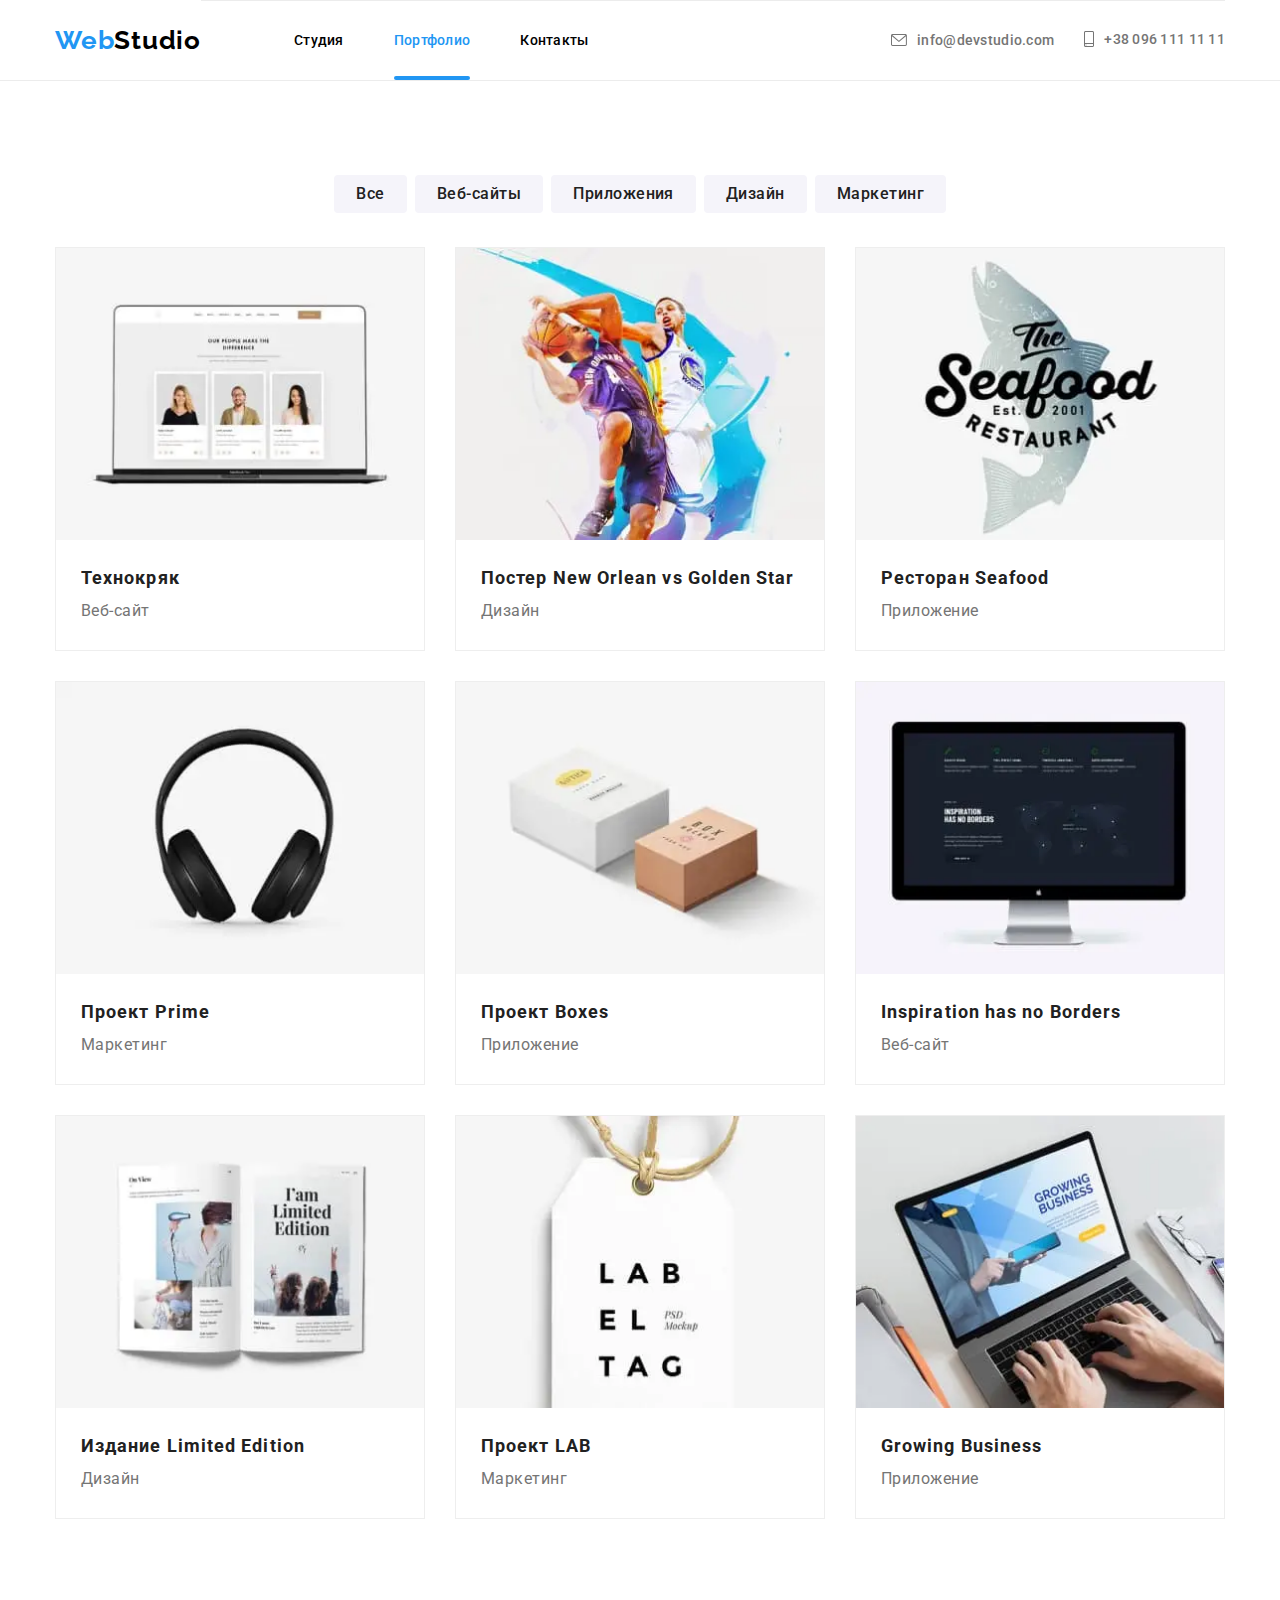
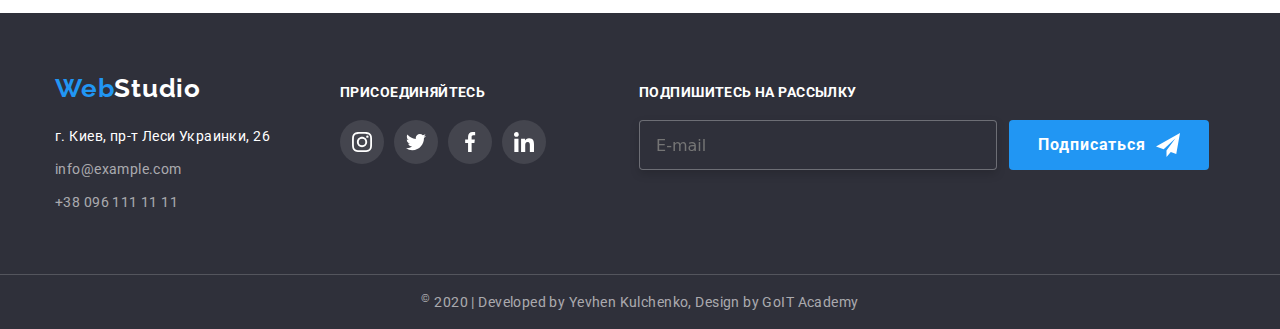
==== commit 06887555: "Add copyright" ====
--- a/portfolio.html
+++ b/portfolio.html
@@ -522,8 +522,12 @@
                     </button>
                 </form>
             </div>
-
         </div>
+        <p class="copyright"> 
+            <sup>&#169;</sup> 2020 | Developed by 
+            <a class="copyright-link" href="https://github.com/yevhen-kulchenko">Yevhen Kulchenko,</a>
+            Design by <a class="copyright-link" href="https://goit.ua/">GoIT Academy</a>
+         </p>
     </footer>
 
     <!-- js script -->
--- a/css/main.min.css
+++ b/css/main.min.css
@@ -1,2 +1,2 @@
-html{-webkit-box-sizing:border-box;box-sizing:border-box}*,*::before,*::after{-webkit-box-sizing:inherit;box-sizing:inherit}body{background-color:#fff}img{display:block;max-width:100%;height:auto}.container{width:100%;margin-left:auto;margin-right:auto;padding-left:15px;padding-right:15px}@media screen and (min-width: 480px){.container{width:480px}}@media screen and (min-width: 768px){.container{width:768px}}@media screen and (min-width: 1200px){.container{width:1200px}}.list{padding:0;margin:0;list-style:none}.link{text-decoration:none;font-family:Roboto;font-style:normal;font-weight:500;font-size:18px;line-height:21px;letter-spacing:0.02em;color:var(--primary-text-color);-webkit-transition:color 250ms cubic-bezier(0.4, 0, 0.2, 1);transition:color 250ms cubic-bezier(0.4, 0, 0.2, 1)}@media screen and (min-width: 768px){.link{font-size:14px;line-height:16px}}.link:hover,.link:focus{color:#2196F3}.logo{color:#2196F3}.logo-header,.logo-footer{text-decoration:none;font-family:Raleway;font-style:normal;font-weight:bold;font-size:24px;line-height:28px;letter-spacing:0.03em}@media screen and (min-width: 1200px){.logo-header,.logo-footer{font-size:26px;line-height:31px}}.logo-header{color:#000}@media screen and (max-width: 767px){.logo-header{display:block;margin-top:14px;margin-bottom:16px}}@media screen and (min-width: 768px){.logo-header{display:-webkit-box;display:-ms-flexbox;display:flex;-webkit-box-align:center;-ms-flex-align:center;align-items:center;margin-top:0;margin-bottom:0}}.logo-footer{display:inline-block;margin-bottom:20px;color:#fff}.button{display:inline-block;padding:10px 32px;min-width:200px;border-radius:4px;border:none;cursor:pointer;text-decoration:none;font-family:Roboto;font-style:normal;font-weight:bold;font-size:16px;line-height:30px;letter-spacing:0.06em;color:#fff;background-color:#2196F3}.modal-batton{position:absolute;top:8px;right:8px;width:30px;height:30px;border-radius:50%;background-color:#fff;border:1px solid rgba(0,0,0,0.1);cursor:pointer}.modal-batton:hover .close,.modal-batton:focus .close{fill:#2196F3}.deal-button{display:-webkit-box;display:-ms-flexbox;display:flex;-webkit-box-pack:center;-ms-flex-pack:center;justify-content:center;-webkit-box-align:center;-ms-flex-align:center;align-items:center;margin-top:30px;-webkit-box-shadow:0px 4px 4px rgba(0,0,0,0.15);box-shadow:0px 4px 4px rgba(0,0,0,0.15)}.filters-button{display:-webkit-inline-box;display:-ms-inline-flexbox;display:inline-flex;-ms-flex-wrap:wrap;flex-wrap:wrap;margin-top:64px;margin-bottom:25px;padding-top:60px}@media screen and (min-width: 768px){.filters-button{display:-webkit-box;display:-ms-flexbox;display:flex;-webkit-box-pack:center;-ms-flex-pack:center;justify-content:center;-webkit-box-align:stretch;-ms-flex-align:stretch;align-items:stretch;margin-top:60px;margin-bottom:14px;padding-top:0}}@media screen and (min-width: 1200px){.filters-button{margin-top:94px;margin-bottom:34px}}.filters-button__item{margin-bottom:15px}@media screen and (min-width: 768px){.filters-button__item{margin-bottom:0}}.filters-button__item:not(:last-child){margin-right:8px}.portfolio-button{display:inline-block;min-width:73px;height:38px;padding:6px 22px;text-decoration:none;border-radius:4px;border:none;font-family:Roboto;font-style:normal;font-weight:500;font-size:16px;line-height:26px;letter-spacing:0.03em;cursor:pointer;-webkit-transition:color 250ms cubic-bezier(0.4, 0, 0.2, 1),background-color 250ms cubic-bezier(0.4, 0, 0.2, 1),-webkit-box-shadow 250ms cubic-bezier(0.4, 0, 0.2, 1);transition:color 250ms cubic-bezier(0.4, 0, 0.2, 1),background-color 250ms cubic-bezier(0.4, 0, 0.2, 1),-webkit-box-shadow 250ms cubic-bezier(0.4, 0, 0.2, 1);transition:color 250ms cubic-bezier(0.4, 0, 0.2, 1),background-color 250ms cubic-bezier(0.4, 0, 0.2, 1),box-shadow 250ms cubic-bezier(0.4, 0, 0.2, 1);transition:color 250ms cubic-bezier(0.4, 0, 0.2, 1),background-color 250ms cubic-bezier(0.4, 0, 0.2, 1),box-shadow 250ms cubic-bezier(0.4, 0, 0.2, 1),-webkit-box-shadow 250ms cubic-bezier(0.4, 0, 0.2, 1);color:#212121;background-color:#F5F4FA}.portfolio-button:hover,.portfolio-button:focus{color:#fff;background-color:#2196F3;-webkit-box-shadow:0px 3px 1px rgba(0,0,0,0.1),0px 1px 2px rgba(0,0,0,0.08),0px 2px 2px rgba(0,0,0,0.12);box-shadow:0px 3px 1px rgba(0,0,0,0.1),0px 1px 2px rgba(0,0,0,0.08),0px 2px 2px rgba(0,0,0,0.12)}.social{display:-webkit-box;display:-ms-flexbox;display:flex;-webkit-box-pack:center;-ms-flex-pack:center;justify-content:center;-webkit-box-align:center;-ms-flex-align:center;align-items:center}@media screen and (max-width: 767px){.social{padding-bottom:24px}}.footer-social-block .social{padding-bottom:0}.social__item:not(:last-child){margin-right:10px}.social__link{display:-webkit-box;display:-ms-flexbox;display:flex;-webkit-box-pack:center;-ms-flex-pack:center;justify-content:center;-webkit-box-align:center;-ms-flex-align:center;align-items:center;width:44px;height:44px;border-radius:50%;fill:#AFB1B8;-webkit-transition:background-color 250ms cubic-bezier(0.4, 0, 0.2, 1);transition:background-color 250ms cubic-bezier(0.4, 0, 0.2, 1)}.social__link:hover .team-icon,.social__link:focus .team-icon{fill:#fff}.social__link:hover,.social__link:focus{background-color:#2196F3}.footer-icon{fill:#fff;background-color:rgba(255,255,255,0.1)}.social__icon{width:20px;height:20px;-webkit-transition:fill 250ms cubic-bezier(0.4, 0, 0.2, 1);transition:fill 250ms cubic-bezier(0.4, 0, 0.2, 1)}.backdrop{position:fixed;top:0;left:0;z-index:2;width:100%;height:100%;background-color:rgba(0,0,0,0.2);-webkit-transition:opacity 250ms cubic-bezier(0.4, 0, 0.2, 1);transition:opacity 250ms cubic-bezier(0.4, 0, 0.2, 1)}.backdrop.is-hidden{opacity:0;pointer-events:none}.backdrop.is-hidden .modal-window{-webkit-transform:translate(-50%, -50%) scale(0.7);transform:translate(-50%, -50%) scale(0.7)}.modal-window{position:absolute;top:50%;left:50%;-webkit-box-orient:vertical;-webkit-box-direction:normal;-ms-flex-direction:column;flex-direction:column;display:-webkit-box;display:-ms-flexbox;display:flex;-webkit-box-pack:center;-ms-flex-pack:center;justify-content:center;-webkit-box-align:center;-ms-flex-align:center;align-items:center;padding:40px;-webkit-transform:translate(-50%, -50%) scale(1);transform:translate(-50%, -50%) scale(1);width:calc(100% - 30px);height:609px;background-color:#fff;-webkit-box-shadow:0px 1px 3px rgba(0,0,0,0.12),0px 1px 1px rgba(0,0,0,0.14),0px 2px 1px rgba(0,0,0,0.2);box-shadow:0px 1px 3px rgba(0,0,0,0.12),0px 1px 1px rgba(0,0,0,0.14),0px 2px 1px rgba(0,0,0,0.2);border-radius:4px;-webkit-transition:opacity 250ms cubic-bezier(0.4, 0, 0.2, 1),-webkit-transform 250ms cubic-bezier(0.4, 0, 0.2, 1);transition:opacity 250ms cubic-bezier(0.4, 0, 0.2, 1),-webkit-transform 250ms cubic-bezier(0.4, 0, 0.2, 1);transition:transform 250ms cubic-bezier(0.4, 0, 0.2, 1),opacity 250ms cubic-bezier(0.4, 0, 0.2, 1);transition:transform 250ms cubic-bezier(0.4, 0, 0.2, 1),opacity 250ms cubic-bezier(0.4, 0, 0.2, 1),-webkit-transform 250ms cubic-bezier(0.4, 0, 0.2, 1)}@media screen and (min-width: 480px){.modal-window{width:450px}}@media screen and (min-width: 1200px){.modal-window{width:528px;height:581px}}.close{position:absolute;top:50%;left:50%;-webkit-transform:translate(-50%, -50%);transform:translate(-50%, -50%);width:18px;height:18px;fill:#000;-webkit-transition:fill 250ms cubic-bezier(0.4, 0, 0.2, 1);transition:fill 250ms cubic-bezier(0.4, 0, 0.2, 1)}.form-title{display:block;margin-bottom:12px;font-family:Roboto;font-style:normal;font-weight:bold;font-size:20px;line-height:30px;text-align:center;letter-spacing:0.03em;color:#212121}@media screen and (min-width: 1200px){.form-title{line-height:23px}}.modal-form{-webkit-box-orient:vertical;-webkit-box-direction:normal;-ms-flex-direction:column;flex-direction:column;display:-webkit-box;display:-ms-flexbox;display:flex;-webkit-box-pack:center;-ms-flex-pack:center;justify-content:center;-webkit-box-align:center;-ms-flex-align:center;align-items:center}.formbox{display:-webkit-box;display:-ms-flexbox;display:flex;-webkit-box-orient:vertical;-webkit-box-direction:normal;-ms-flex-direction:column;flex-direction:column;position:relative;text-align:left;width:100%;margin-bottom:10px;font-style:normal;font-weight:normal;font-size:12px;line-height:14px;letter-spacing:0.01em;color:#757575}.formbox__title{margin-bottom:4px}.formbox__input{height:40px;padding-left:42px;border:1px solid rgba(33,33,33,0.2);border-radius:4px}.formbox__input:focus{border-color:#2196F3;-webkit-transition:border-color 250ms cubic-bezier(0.4, 0, 0.2, 1);transition:border-color 250ms cubic-bezier(0.4, 0, 0.2, 1)}.formbox__input:hover{cursor:pointer}.formbox__input:focus+.formbox__icon{fill:#2196F3;-webkit-transition:fill 250ms cubic-bezier(0.4, 0, 0.2, 1);transition:fill 250ms cubic-bezier(0.4, 0, 0.2, 1)}@media screen and (min-width: 1200px){.formbox__input{width:448px}}.formbox__icon{position:absolute;left:12px;bottom:11px;width:18px;height:18px}.formbox__comment{resize:none;height:120px;border:1px solid rgba(33,33,33,0.2);border-radius:4px;padding:12px 16px}.formbox__comment:focus{border-color:#2196F3;-webkit-transition:border-color 250ms cubic-bezier(0.4, 0, 0.2, 1);transition:border-color 250ms cubic-bezier(0.4, 0, 0.2, 1)}@media screen and (min-width: 1200px){.formbox__comment{width:448px}}.dealbox{display:-webkit-box;display:-ms-flexbox;display:flex;-webkit-box-align:center;-ms-flex-align:center;align-items:center;margin-top:15px}.checkbox{position:absolute;width:1px;height:1px;margin:-1px;border:0;padding:0;clip:rect(0 0 0 0);overflow:hidden}.dealbox__icon{display:inline-block;width:16px;height:15px;border:2px solid #212121;border-radius:2px;margin-right:8px;-webkit-transition:background-color 250ms cubic-bezier(0.4, 0, 0.2, 1);transition:background-color 250ms cubic-bezier(0.4, 0, 0.2, 1)}.checkbox:checked+.dealbox__icon{border-color:#2196F3;background-color:#2196F3;background-image:url(../images/icon-check.svg);background-size:contain;background-origin:border-box}.dealbox__text,.dealbox__link{font-family:Roboto;font-style:normal;font-weight:normal;font-size:12px;line-height:14px;letter-spacing:0.03em;color:#757575}@media screen and (min-width: 1200px){.dealbox__text,.dealbox__link{font-size:14px;line-height:24px}}.dealbox__link{text-decoration:none;border-bottom:1px solid #2196F3;color:#2196F3}@media screen and (min-width: 1200px){.dealbox__link{font-size:14px;line-height:24px}}.header{position:fixed;top:0;width:100%;z-index:1;background-color:#fff;border-bottom:1px solid #ECECEC}@media screen and (min-width: 768px){.header{position:relative}}.heder-nav{display:-webkit-box;display:-ms-flexbox;display:flex;height:60px}@media screen and (min-width: 768px){.heder-nav{height:80px}}.menu-box{width:100%;border-top:1px solid #ECECEC}@media screen and (max-width: 767px){.menu-box{display:none;position:absolute;top:100%;left:0;text-align:center;padding:60px 0px;background-color:#fff;-webkit-box-shadow:0px 4px 8px rgba(0,0,0,0.04),0px 2px 4px rgba(0,0,0,0.08),0px 1px 3px rgba(0,0,0,0.16);box-shadow:0px 4px 8px rgba(0,0,0,0.04),0px 2px 4px rgba(0,0,0,0.08),0px 1px 3px rgba(0,0,0,0.16)}.menu-box.is-open{display:block}}@media screen and (min-width: 768px){.menu-box{display:-webkit-box;display:-ms-flexbox;display:flex;-webkit-box-align:center;-ms-flex-align:center;align-items:center}.menu-box__item:not(:last-child){margin-right:50px}}@media screen and (max-width: 767px){.menu-box .site-nav__item{margin-bottom:40px}.menu-box .site-nav__item:last-child{margin-bottom:60px}}@media screen and (min-width: 768px){.menu-box .site-nav{display:-webkit-box;display:-ms-flexbox;display:flex;margin-left:88px}.menu-box .site-nav__item:not(:last-child){margin-right:50px}}@media screen and (min-width: 1200px){.menu-box .site-nav{display:-webkit-box;display:-ms-flexbox;display:flex;margin-left:93px}.menu-box .site-nav__item:not(:last-child){margin-right:50px}}.menu-box .site-nav--current{position:relative;color:#2196F3}.menu-box .site-nav--current::after{content:"";position:absolute;left:0;bottom:-8px;width:100%;height:4px;border-radius:2px;background-color:#2196F3}@media screen and (min-width: 768px){.menu-box .site-nav--current::after{bottom:0}}.menu-box .site-nav .link{padding:0}@media screen and (min-width: 768px){.menu-box .site-nav .link{padding-top:32px;padding-bottom:32px}}.menu-box .contacts-nav__header-contacts{text-decoration:none;font-family:Roboto;font-style:normal;font-weight:500;font-size:18px;line-height:21px;letter-spacing:0.02em;color:#757575;-webkit-transition:color 250ms cubic-bezier(0.4, 0, 0.2, 1);transition:color 250ms cubic-bezier(0.4, 0, 0.2, 1)}@media screen and (min-width: 768px){.menu-box .contacts-nav__header-contacts{display:-webkit-inline-box;display:-ms-inline-flexbox;display:inline-flex;-webkit-box-pack:center;-ms-flex-pack:center;justify-content:center;-webkit-box-align:center;-ms-flex-align:center;align-items:center;font-size:12px;line-height:14px}}@media screen and (min-width: 768px){.menu-box .contacts-nav__header-contacts{font-size:14px;line-height:16px}}.menu-box .contacts-nav__header-contacts:hover,.menu-box .contacts-nav__header-contacts:focus{color:#2196F3}.menu-box .contacts-nav__header-contacts:hover .connect--icon,.menu-box .contacts-nav__header-contacts:focus .connect--icon{fill:#2196F3}@media screen and (min-width: 768px){.menu-box .contacts-nav{-webkit-box-align:center;-ms-flex-align:center;align-items:center;margin-left:auto}}@media screen and (min-width: 1200px){.menu-box .contacts-nav{display:-webkit-box;display:-ms-flexbox;display:flex;padding-top:32px;padding-bottom:32px;font-size:14px;line-height:16px}}.menu-box .item-contacts:first-child{margin-bottom:16px}@media screen and (min-width: 768px){.menu-box .item-contacts:not(:last-child){margin-bottom:10px}}@media screen and (min-width: 1200px){.menu-box .item-contacts:not(:last-child){margin-bottom:0}}@media screen and (min-width: 1200px){.menu-box .contacts-nav .item+.item{margin-left:30px}}.menu-box .envelope{margin-right:10px;width:16px;height:11px;fill:#757575;-webkit-transition:fill 250ms cubic-bezier(0.4, 0, 0.2, 1);transition:fill 250ms cubic-bezier(0.4, 0, 0.2, 1)}@media screen and (min-width: 768px){.menu-box .envelope{margin-right:8px;width:14px;height:10px}}@media screen and (min-width: 1200px){.menu-box .envelope{margin-right:10px;width:16px;height:12px}}.menu-box .smartphone{margin-right:10px;width:10px;height:15px;fill:#757575;-webkit-transition:fill 250ms cubic-bezier(0.4, 0, 0.2, 1);transition:fill 250ms cubic-bezier(0.4, 0, 0.2, 1)}@media screen and (min-width: 768px){.menu-box .smartphone{margin-right:8px;width:10px;height:14px}}@media screen and (min-width: 1200px){.menu-box .smartphone{margin-right:10px;width:10px;height:16px}}.menu-button{margin:0;margin-left:auto;padding:0;border:0;background-color:#fff}@media screen and (min-width: 768px){.menu-button{display:none}}.menu-button .icon-close{display:none}.menu-button.is-open .icon-close{display:block}.menu-button.is-open .icon-burger{display:none}.menu-button:hover,.menu-button:focus{fill:#2196F3;-webkit-transition:fill 250ms cubic-bezier(0.4, 0, 0.2, 1);transition:fill 250ms cubic-bezier(0.4, 0, 0.2, 1)}.banner{text-align:center;height:400px;margin-left:auto;margin-right:auto;margin-bottom:60px;background-color:#C4C4C4;background-image:-webkit-gradient(linear, left top, left bottom, from(rgba(47,48,58,0.4)), to(rgba(47,48,58,0.4))),url(../images/banner/banner-mobile.jpg);background-image:linear-gradient(rgba(47,48,58,0.4), rgba(47,48,58,0.4)),url(../images/banner/banner-mobile.jpg);background-repeat:no-repeat;background-position:center;background-size:cover}@media screen and (min-device-pixel-ratio: 2), screen and (-webkit-min-device-pixel-ratio: 2), screen and (min-resolution: 192dpi), screen and (min-resolution: 2dppx){.banner{background-image:-webkit-gradient(linear, left top, left bottom, from(rgba(47,48,58,0.4)), to(rgba(47,48,58,0.4))),url(../images/banner/banner-mobile@2x.jpg);background-image:linear-gradient(rgba(47,48,58,0.4), rgba(47,48,58,0.4)),url(../images/banner/banner-mobile@2x.jpg)}}@media screen and (min-width: 768px){.banner{background-image:-webkit-gradient(linear, left top, left bottom, from(rgba(47,48,58,0.4)), to(rgba(47,48,58,0.4))),url(../images/banner/banner-tablet.jpg);background-image:linear-gradient(rgba(47,48,58,0.4), rgba(47,48,58,0.4)),url(../images/banner/banner-tablet.jpg)}}@media screen and (min-width: 768px) and (min-device-pixel-ratio: 2), screen and (min-width: 768px) and (-webkit-min-device-pixel-ratio: 2), screen and (min-width: 768px) and (min-resolution: 192dpi), screen and (min-width: 768px) and (min-resolution: 2dppx){.banner{background-image:-webkit-gradient(linear, left top, left bottom, from(rgba(47,48,58,0.4)), to(rgba(47,48,58,0.4))),url(../images/banner/banner-tablet@2x.jpg);background-image:linear-gradient(rgba(47,48,58,0.4), rgba(47,48,58,0.4)),url(../images/banner/banner-tablet@2x.jpg)}}@media screen and (min-width: 1200px){.banner{display:-webkit-box;display:-ms-flexbox;display:flex;-webkit-box-pack:center;-ms-flex-pack:center;justify-content:center;-webkit-box-align:center;-ms-flex-align:center;align-items:center;-webkit-box-orient:vertical;-webkit-box-direction:normal;-ms-flex-direction:column;flex-direction:column;max-width:1600px;height:600px;margin-bottom:94px;background-image:-webkit-gradient(linear, left top, left bottom, from(rgba(47,48,58,0.4)), to(rgba(47,48,58,0.4))),url(../images/banner/banner.jpg);background-image:linear-gradient(rgba(47,48,58,0.4), rgba(47,48,58,0.4)),url(../images/banner/banner.jpg)}}@media screen and (min-width: 1200px) and (min-device-pixel-ratio: 2), screen and (min-width: 1200px) and (-webkit-min-device-pixel-ratio: 2), screen and (min-width: 1200px) and (min-resolution: 192dpi), screen and (min-width: 1200px) and (min-resolution: 2dppx){.banner{background-image:-webkit-gradient(linear, left top, left bottom, from(rgba(47,48,58,0.4)), to(rgba(47,48,58,0.4))),url(../images/banner/banner@2x.jpg);background-image:linear-gradient(rgba(47,48,58,0.4), rgba(47,48,58,0.4)),url(../images/banner/banner@2x.jpg)}}.banner-headline{margin-top:0;margin-bottom:30px;padding-top:118px;padding-left:30px;padding-right:30px;font-family:Roboto;font-style:normal;font-weight:900;font-size:26px;line-height:42px;letter-spacing:0.06em;text-transform:uppercase;color:#fff}@media screen and (min-width: 1200px){.banner-headline{padding:0;font-size:44px;line-height:60px}}.section-features{margin:0}.hidden{font-size:0}.features__icon{width:70px;height:70px}.features__title{margin-top:0;margin-bottom:10px;font-family:Roboto;font-style:normal;font-weight:bold;font-size:14px;line-height:16px;letter-spacing:0.03em;text-transform:uppercase;color:#212121}.features__text{margin-top:0;margin-bottom:30px;font-family:Roboto;font-style:normal;font-weight:normal;font-size:14px;line-height:24px;letter-spacing:0.03em;color:#757575}@media screen and (max-width: 768px){.features__title{text-align:center}}@media screen and (min-width: 768px){.features{display:-webkit-box;display:-ms-flexbox;display:flex;-ms-flex-wrap:wrap;flex-wrap:wrap;margin-bottom:30px}.features__title{text-align:left}.features__item{width:calc((100% - 30px) / 2)}.features__item:not(:nth-child(2n)){margin-right:30px}}@media screen and (min-width: 1200px){.features{display:-webkit-box;display:-ms-flexbox;display:flex;-ms-flex-wrap:nowrap;flex-wrap:nowrap;margin-bottom:0}.features__item{width:calc((100% - 30px * 3) / 4);margin-right:30px}.features__text{margin-bottom:0}}.icon-box{display:-webkit-box;display:-ms-flexbox;display:flex;-webkit-box-pack:center;-ms-flex-pack:center;justify-content:center;-webkit-box-align:center;-ms-flex-align:center;align-items:center;width:100%;height:120px;margin-bottom:30px;border-radius:4px;background-color:#F5F4FA}@media screen and (min-width: 1200px){.icon-box{width:270px}}.section-spec{padding:0}@media screen and (min-width: 1200px){.section-spec{padding-top:94px}}.section-spec .section-heading{display:none}@media screen and (min-width: 1200px){.section-spec .section-heading{display:-webkit-box;display:-ms-flexbox;display:flex;-webkit-box-pack:center;-ms-flex-pack:center;justify-content:center;-webkit-box-align:center;-ms-flex-align:center;align-items:center;margin-top:0;margin-bottom:50px;font-family:Roboto;font-style:normal;font-weight:bold;font-size:36px;line-height:42px;text-align:center;letter-spacing:0.03em;color:#212121}}.activity{display:none}@media screen and (min-width: 1200px){.activity{display:-webkit-box;display:-ms-flexbox;display:flex;-ms-flex-wrap:wrap;flex-wrap:wrap;margin-bottom:94px}.activity__item{position:relative;width:calc((100% - 30px * 2) / 3);margin-right:30px}.activity__item:nth-child(3n){margin-right:0}.activity__item::before{position:absolute;bottom:0;content:"";width:100%;height:70px;background:rgba(47,48,58,0.8)}.activity__title{position:absolute;bottom:27px;margin:0;width:100%;font-family:Roboto;font-style:normal;font-weight:bold;font-size:14px;line-height:16px;text-align:center;letter-spacing:0.03em;text-transform:uppercase;color:#fff}}.section-team{padding-top:60px;padding-bottom:30px;background-color:#F5F4FA}@media screen and (min-width: 1200px){.section-team{padding-top:94px;padding-bottom:94px}}.section-heading{display:block;margin-top:0;margin-bottom:30px;font-family:Roboto;font-style:normal;font-weight:bold;font-size:28px;line-height:33px;text-align:center;letter-spacing:0.03em;color:#212121}@media screen and (min-width: 1200px){.section-heading{display:-webkit-box;display:-ms-flexbox;display:flex;-webkit-box-pack:center;-ms-flex-pack:center;justify-content:center;-webkit-box-align:center;-ms-flex-align:center;align-items:center;margin-bottom:50px;font-size:36px;line-height:42px}}.team__name{margin-top:0;font-family:Roboto;font-style:normal;font-weight:500;font-size:16px;line-height:19px;text-align:center;letter-spacing:0.03em;color:#212121}.team__position{margin:0;margin-bottom:16px;font-family:Roboto;font-style:normal;font-weight:normal;font-size:16px;line-height:19px;text-align:center;letter-spacing:0.03em;color:#757575}.team__photo{width:450px;margin-bottom:30px}@media screen and (max-width: 767px){.team__card{margin-bottom:30px}}@media screen and (min-width: 768px){.team{display:-webkit-box;display:-ms-flexbox;display:flex;-ms-flex-wrap:wrap;flex-wrap:wrap}.team__card{margin-bottom:30px}.team__card:not(:nth-child(2n)){margin-right:30px}}@media screen and (min-width: 1200px){.team{display:-webkit-box;display:-ms-flexbox;display:flex;-ms-flex-wrap:wrap;flex-wrap:wrap}.team__card{margin-right:30px;margin-bottom:0}.team__card:nth-child(4n){margin-right:0}}.bg-card{background-color:#fff;-webkit-box-shadow:0px 1px 3px rgba(0,0,0,0.12),0px 1px 1px rgba(0,0,0,0.14),0px 2px 1px rgba(0,0,0,0.2);box-shadow:0px 1px 3px rgba(0,0,0,0.12),0px 1px 1px rgba(0,0,0,0.14),0px 2px 1px rgba(0,0,0,0.2);border-radius:0px 0px 4px 4px}@media screen and (max-width: 768px){.bg-card{width:100%;height:100%}}@media screen and (min-width: 768px){.bg-card{width:354px;height:536px}}@media screen and (min-width: 1200px){.bg-card{width:270px;height:428px}}.section-clients{padding-top:60px}@media screen and (min-width: 1200px){.section-clients{padding-top:94px}}@media screen and (max-width: 767px){.clients{display:-webkit-box;display:-ms-flexbox;display:flex;-webkit-box-pack:center;-ms-flex-pack:center;justify-content:center;-webkit-box-align:center;-ms-flex-align:center;align-items:center;-ms-flex-wrap:wrap;flex-wrap:wrap;margin-bottom:60px}.clients__item{margin-bottom:30px;width:calc((100% - 30px) / 2)}.clients__item:not(:nth-child(2n)){margin-right:30px}.clients__link{display:-webkit-box;display:-ms-flexbox;display:flex;-webkit-box-pack:center;-ms-flex-pack:center;justify-content:center;-webkit-box-align:center;-ms-flex-align:center;align-items:center;width:100%;height:90px;fill:#AFB1B8;border:1px solid #AFB1B8;-webkit-box-sizing:border-box;box-sizing:border-box;border-radius:4px;-webkit-transition:fill 250ms cubic-bezier(0.4, 0, 0.2, 1),border 250ms cubic-bezier(0.4, 0, 0.2, 1);transition:fill 250ms cubic-bezier(0.4, 0, 0.2, 1),border 250ms cubic-bezier(0.4, 0, 0.2, 1)}.clients__link.client-icon:hover,.clients__link.client-icon:focus{fill:#2196F3;border:1px solid #2196F3}}@media screen and (min-width: 768px){.clients{display:-webkit-box;display:-ms-flexbox;display:flex;-webkit-box-pack:center;-ms-flex-pack:center;justify-content:center;-webkit-box-align:center;-ms-flex-align:center;align-items:center;-ms-flex-wrap:wrap;flex-wrap:wrap;margin-bottom:60px}.clients__item{margin-bottom:30px;width:calc((100% - 30px * 2) / 3)}.clients__item:not(:nth-child(2n)){margin-right:0}.clients__item:not(:nth-child(3n)){margin-right:30px}.clients__link{display:-webkit-box;display:-ms-flexbox;display:flex;-webkit-box-pack:center;-ms-flex-pack:center;justify-content:center;-webkit-box-align:center;-ms-flex-align:center;align-items:center;width:226px;height:90px;fill:#AFB1B8;border:1px solid #AFB1B8;-webkit-box-sizing:border-box;box-sizing:border-box;border-radius:4px;-webkit-transition:fill 250ms cubic-bezier(0.4, 0, 0.2, 1),border 250ms cubic-bezier(0.4, 0, 0.2, 1);transition:fill 250ms cubic-bezier(0.4, 0, 0.2, 1),border 250ms cubic-bezier(0.4, 0, 0.2, 1)}.clients__link.client-icon:hover,.clients__link.client-icon:focus{fill:#2196F3;border:1px solid #2196F3}}@media screen and (min-width: 1200px){.clients{-ms-flex-wrap:nowrap;flex-wrap:nowrap;margin-bottom:94px}.clients__item{margin-right:30px;margin-bottom:0}.clients__item:last-child{margin-right:0}.clients__item:not(:nth-child(2n)){margin-right:30px}.clients__link{width:170px}}.decoration{background-color:#2F303A}.footer{text-align:center;padding-top:60px}.footer__contacts{display:block;margin-bottom:8px;text-decoration:none;font-family:Roboto;font-style:normal;font-weight:normal;font-size:14px;line-height:24px;letter-spacing:0.03em;color:rgba(255,255,255,0.6);-webkit-transition:color 250ms cubic-bezier(0.4, 0, 0.2, 1);transition:color 250ms cubic-bezier(0.4, 0, 0.2, 1)}.footer__contacts:hover,.footer__contacts:focus{color:#2196F3}@media screen and (max-width: 1199px){.footer__contacts:last-child{margin-bottom:0}}@media screen and (min-width: 768px){.footer{display:-webkit-box;display:-ms-flexbox;display:flex;-ms-flex-wrap:wrap;flex-wrap:wrap;padding:60px 76px}.footer__address{margin-right:165px}}@media screen and (min-width: 1200px){.footer{text-align:left;-webkit-box-align:baseline;-ms-flex-align:baseline;align-items:baseline;padding:60px 15px}.footer__contacts{margin-bottom:9px}.footer__contacts:last-child{margin-bottom:0}.footer__address{margin-right:70px}}.address-text{margin-top:0;margin-bottom:8px;font-family:Roboto;font-style:normal;font-weight:normal;font-size:14px;line-height:24px;letter-spacing:0.03em;color:#fff}@media screen and (min-width: 1200px){.address-text{margin-bottom:9px}}@media screen and (min-width: 1200px){.footer-social-block{margin-right:93px}}.title{margin:0;margin-bottom:20px;font-family:Roboto;font-style:normal;font-weight:bold;font-size:14px;line-height:16px;letter-spacing:0.03em;text-transform:uppercase;color:#fff}@media screen and (max-width: 767px){.title{margin-top:60px}}@media screen and (min-width: 768px){.title{margin-top:0}}@media screen and (min-width: 1200px){.title{margin-top:0}}@media screen and (min-width: 768px){.form{margin-top:63px}}@media screen and (min-width: 1200px){.form{margin-top:0}}@media screen and (min-width: 1200px){.footer-form{display:-webkit-box;display:-ms-flexbox;display:flex}}.footer-form .mail{height:50px;margin-bottom:20px;padding-left:16px;padding-top:15px;padding-bottom:15px;color:rgba(255,255,255,0.6);background:#2F303A;border:1px solid rgba(255,255,255,0.3);-webkit-filter:drop-shadow(0px 4px 4px rgba(0,0,0,0.15));filter:drop-shadow(0px 4px 4px rgba(0,0,0,0.15));border-radius:4px;-webkit-transition:border 250ms cubic-bezier(0.4, 0, 0.2, 1);transition:border 250ms cubic-bezier(0.4, 0, 0.2, 1)}@media screen and (max-width: 767px){.footer-form .mail{width:100%}}@media screen and (min-width: 768px){.footer-form .mail{width:450px}}@media screen and (min-width: 1200px){.footer-form .mail{width:358px;margin-right:12px;margin-bottom:0}}.footer-form .mail:hover,.footer-form .mail:focus{border:1px solid #2196F3}.icon-send{margin-left:10px}.footer-form .button{display:-webkit-inline-box;display:-ms-inline-flexbox;display:inline-flex;-webkit-box-pack:center;-ms-flex-pack:center;justify-content:center;-ms-flex-line-pack:center;align-content:center;margin-bottom:60px;width:200px;height:50px;padding:10px 28px}@media screen and (min-width: 768px){.footer-form .button{margin-bottom:0}}@media screen and (min-width: 1200px){.footer-form .button{display:-webkit-box;display:-ms-flexbox;display:flex;-webkit-box-pack:center;-ms-flex-pack:center;justify-content:center;-webkit-box-align:center;-ms-flex-align:center;align-items:center;margin-bottom:0}}.projects__item{margin-bottom:30px}.projects__card{border:1px solid #EEEEEE;background-color:#fff;-webkit-transition:-webkit-box-shadow 250ms cubic-bezier(0.4, 0, 0.2, 1);transition:-webkit-box-shadow 250ms cubic-bezier(0.4, 0, 0.2, 1);transition:box-shadow 250ms cubic-bezier(0.4, 0, 0.2, 1);transition:box-shadow 250ms cubic-bezier(0.4, 0, 0.2, 1), -webkit-box-shadow 250ms cubic-bezier(0.4, 0, 0.2, 1)}.projects__title{margin:0;text-decoration:none;font-family:Roboto;font-style:normal;font-weight:bold;font-size:18px;line-height:36px;letter-spacing:0.06em;color:#212121}.projects__description{margin:0;text-decoration:none;font-family:Roboto;font-style:normal;font-weight:normal;font-size:16px;line-height:30px;letter-spacing:0.03em;color:#757575}.projects__card:hover,.projects__card:focus{-webkit-box-shadow:0px 1px 1px rgba(0,0,0,0.12),0px 4px 4px rgba(0,0,0,0.06),1px 4px 6px rgba(0,0,0,0.16);box-shadow:0px 1px 1px rgba(0,0,0,0.12),0px 4px 4px rgba(0,0,0,0.06),1px 4px 6px rgba(0,0,0,0.16)}.projects__card:hover .cover__project,.projects__card:focus .cover__project{-webkit-transform:translateY(0);transform:translateY(0)}@media screen and (min-width: 480px){.projects__card{width:450px;height:404px}}@media screen and (min-width: 768px){.projects{display:-webkit-box;display:-ms-flexbox;display:flex;-ms-flex-wrap:wrap;flex-wrap:wrap;padding-bottom:60px}.projects__item{width:calc((100% - 30px) / 2);margin-right:30px}.projects__item:nth-child(2n){margin-right:0}.projects__item:last-child{margin-bottom:0}.projects__card{width:354px;height:404px}}@media screen and (min-width: 1200px){.projects{padding-bottom:94px}.projects__item{width:calc((100% - 30px * 2) / 3)}.projects__item:nth-child(2n){margin-right:30px}.projects__item:nth-child(3n){margin-right:0}.projects__item:nth-last-child(-n+3){margin-bottom:0}.projects__card{width:370px;height:404px}}.cover{position:relative;overflow:hidden}.cover__project{position:absolute;top:0;left:0;bottom:0;display:-webkit-box;display:-ms-flexbox;display:flex;-webkit-box-align:center;-ms-flex-align:center;align-items:center;padding-left:24px;padding-right:24px;background-color:rgba(33,150,243,0.9);-webkit-transform:translateY(100%);transform:translateY(100%);-webkit-transition:-webkit-transform 250ms cubic-bezier(0.4, 0, 0.2, 1);transition:-webkit-transform 250ms cubic-bezier(0.4, 0, 0.2, 1);transition:transform 250ms cubic-bezier(0.4, 0, 0.2, 1);transition:transform 250ms cubic-bezier(0.4, 0, 0.2, 1), -webkit-transform 250ms cubic-bezier(0.4, 0, 0.2, 1)}.cover__text{margin:0;font-style:normal;font-weight:400;font-size:18px;line-height:1.56;color:#fff}.indent{padding-left:24px;padding-right:24px;padding-top:20px;padding-bottom:20px}@media screen and (min-width: 768px){.indent{padding-bottom:0}}@media screen and (min-width: 1200px){.indent{padding-bottom:20px}}.link-list{text-decoration:none}
+html{-webkit-box-sizing:border-box;box-sizing:border-box}*,*::before,*::after{-webkit-box-sizing:inherit;box-sizing:inherit}body{background-color:#fff}img{display:block;max-width:100%;height:auto}.container{width:100%;margin-left:auto;margin-right:auto;padding-left:15px;padding-right:15px}@media screen and (min-width: 480px){.container{width:480px}}@media screen and (min-width: 768px){.container{width:768px}}@media screen and (min-width: 1200px){.container{width:1200px}}.list{padding:0;margin:0;list-style:none}.link{text-decoration:none;font-family:Roboto;font-style:normal;font-weight:500;font-size:18px;line-height:21px;letter-spacing:0.02em;color:var(--primary-text-color);-webkit-transition:color 250ms cubic-bezier(0.4, 0, 0.2, 1);transition:color 250ms cubic-bezier(0.4, 0, 0.2, 1)}@media screen and (min-width: 768px){.link{font-size:14px;line-height:16px}}.link:hover,.link:focus{color:#2196F3}.logo{color:#2196F3}.logo-header,.logo-footer{text-decoration:none;font-family:Raleway;font-style:normal;font-weight:bold;font-size:24px;line-height:28px;letter-spacing:0.03em}@media screen and (min-width: 1200px){.logo-header,.logo-footer{font-size:26px;line-height:31px}}.logo-header{color:#000}@media screen and (max-width: 767px){.logo-header{display:block;margin-top:14px;margin-bottom:16px}}@media screen and (min-width: 768px){.logo-header{display:-webkit-box;display:-ms-flexbox;display:flex;-webkit-box-align:center;-ms-flex-align:center;align-items:center;margin-top:0;margin-bottom:0}}.logo-footer{display:inline-block;margin-bottom:20px;color:#fff}.button{display:inline-block;padding:10px 32px;min-width:200px;border-radius:4px;border:none;cursor:pointer;text-decoration:none;font-family:Roboto;font-style:normal;font-weight:bold;font-size:16px;line-height:30px;letter-spacing:0.06em;color:#fff;background-color:#2196F3}.modal-button{position:absolute;top:8px;right:8px;width:30px;height:30px;border-radius:50%;background-color:#fff;border:1px solid rgba(0,0,0,0.1);cursor:pointer}.modal-button:hover .close,.modal-button:focus .close{fill:#2196F3}.deal-button{display:-webkit-box;display:-ms-flexbox;display:flex;-webkit-box-pack:center;-ms-flex-pack:center;justify-content:center;-webkit-box-align:center;-ms-flex-align:center;align-items:center;margin-top:30px;-webkit-box-shadow:0px 4px 4px rgba(0,0,0,0.15);box-shadow:0px 4px 4px rgba(0,0,0,0.15)}.filters-button{display:-webkit-inline-box;display:-ms-inline-flexbox;display:inline-flex;-ms-flex-wrap:wrap;flex-wrap:wrap;margin-top:64px;margin-bottom:25px;padding-top:60px}@media screen and (min-width: 768px){.filters-button{display:-webkit-box;display:-ms-flexbox;display:flex;-webkit-box-pack:center;-ms-flex-pack:center;justify-content:center;-webkit-box-align:stretch;-ms-flex-align:stretch;align-items:stretch;margin-top:60px;margin-bottom:30px;padding-top:0}}@media screen and (min-width: 1200px){.filters-button{margin-top:94px;margin-bottom:34px}}.filters-button__item{margin-bottom:15px}@media screen and (min-width: 768px){.filters-button__item{margin-bottom:0}}.filters-button__item:not(:last-child){margin-right:8px}.portfolio-button{display:inline-block;min-width:73px;height:38px;padding:6px 22px;text-decoration:none;border-radius:4px;border:none;font-family:Roboto;font-style:normal;font-weight:500;font-size:16px;line-height:26px;letter-spacing:0.03em;cursor:pointer;-webkit-transition:color 250ms cubic-bezier(0.4, 0, 0.2, 1),background-color 250ms cubic-bezier(0.4, 0, 0.2, 1),-webkit-box-shadow 250ms cubic-bezier(0.4, 0, 0.2, 1);transition:color 250ms cubic-bezier(0.4, 0, 0.2, 1),background-color 250ms cubic-bezier(0.4, 0, 0.2, 1),-webkit-box-shadow 250ms cubic-bezier(0.4, 0, 0.2, 1);transition:color 250ms cubic-bezier(0.4, 0, 0.2, 1),background-color 250ms cubic-bezier(0.4, 0, 0.2, 1),box-shadow 250ms cubic-bezier(0.4, 0, 0.2, 1);transition:color 250ms cubic-bezier(0.4, 0, 0.2, 1),background-color 250ms cubic-bezier(0.4, 0, 0.2, 1),box-shadow 250ms cubic-bezier(0.4, 0, 0.2, 1),-webkit-box-shadow 250ms cubic-bezier(0.4, 0, 0.2, 1);color:#212121;background-color:#F5F4FA}.portfolio-button:hover,.portfolio-button:focus{color:#fff;background-color:#2196F3;-webkit-box-shadow:0px 3px 1px rgba(0,0,0,0.1),0px 1px 2px rgba(0,0,0,0.08),0px 2px 2px rgba(0,0,0,0.12);box-shadow:0px 3px 1px rgba(0,0,0,0.1),0px 1px 2px rgba(0,0,0,0.08),0px 2px 2px rgba(0,0,0,0.12)}.social{display:-webkit-box;display:-ms-flexbox;display:flex;-webkit-box-pack:center;-ms-flex-pack:center;justify-content:center;-webkit-box-align:center;-ms-flex-align:center;align-items:center}@media screen and (max-width: 767px){.social{padding-bottom:24px}}.footer-social-block .social{padding-bottom:0}.social__item:not(:last-child){margin-right:10px}.social__link{display:-webkit-box;display:-ms-flexbox;display:flex;-webkit-box-pack:center;-ms-flex-pack:center;justify-content:center;-webkit-box-align:center;-ms-flex-align:center;align-items:center;width:44px;height:44px;border-radius:50%;fill:#AFB1B8;-webkit-transition:background-color 250ms cubic-bezier(0.4, 0, 0.2, 1);transition:background-color 250ms cubic-bezier(0.4, 0, 0.2, 1)}.social__link:hover .team-icon,.social__link:focus .team-icon{fill:#fff}.social__link:hover,.social__link:focus{background-color:#2196F3}.footer-icon{fill:#fff;background-color:rgba(255,255,255,0.1)}.social__icon{width:20px;height:20px;-webkit-transition:fill 250ms cubic-bezier(0.4, 0, 0.2, 1);transition:fill 250ms cubic-bezier(0.4, 0, 0.2, 1)}.backdrop{position:fixed;top:0;left:0;z-index:2;width:100%;height:100%;background-color:rgba(0,0,0,0.2);-webkit-transition:opacity 250ms cubic-bezier(0.4, 0, 0.2, 1);transition:opacity 250ms cubic-bezier(0.4, 0, 0.2, 1)}.backdrop.is-hidden{opacity:0;pointer-events:none}.backdrop.is-hidden .modal-window{-webkit-transform:translate(-50%, -50%) scale(0.7);transform:translate(-50%, -50%) scale(0.7)}.modal-window{position:absolute;top:50%;left:50%;display:-webkit-box;display:-ms-flexbox;display:flex;-webkit-box-pack:center;-ms-flex-pack:center;justify-content:center;-webkit-box-align:center;-ms-flex-align:center;align-items:center;-webkit-box-orient:vertical;-webkit-box-direction:normal;-ms-flex-direction:column;flex-direction:column;padding:40px;-webkit-transform:translate(-50%, -50%) scale(1);transform:translate(-50%, -50%) scale(1);width:calc(100% - 30px);height:609px;background-color:#fff;-webkit-box-shadow:0px 1px 3px rgba(0,0,0,0.12),0px 1px 1px rgba(0,0,0,0.14),0px 2px 1px rgba(0,0,0,0.2);box-shadow:0px 1px 3px rgba(0,0,0,0.12),0px 1px 1px rgba(0,0,0,0.14),0px 2px 1px rgba(0,0,0,0.2);border-radius:4px;-webkit-transition:opacity 250ms cubic-bezier(0.4, 0, 0.2, 1),-webkit-transform 250ms cubic-bezier(0.4, 0, 0.2, 1);transition:opacity 250ms cubic-bezier(0.4, 0, 0.2, 1),-webkit-transform 250ms cubic-bezier(0.4, 0, 0.2, 1);transition:transform 250ms cubic-bezier(0.4, 0, 0.2, 1),opacity 250ms cubic-bezier(0.4, 0, 0.2, 1);transition:transform 250ms cubic-bezier(0.4, 0, 0.2, 1),opacity 250ms cubic-bezier(0.4, 0, 0.2, 1),-webkit-transform 250ms cubic-bezier(0.4, 0, 0.2, 1)}@media screen and (min-width: 480px){.modal-window{width:450px}}@media screen and (min-width: 1200px){.modal-window{width:528px;height:581px}}.close{position:absolute;top:50%;left:50%;-webkit-transform:translate(-50%, -50%);transform:translate(-50%, -50%);width:18px;height:18px;fill:#000;-webkit-transition:fill 250ms cubic-bezier(0.4, 0, 0.2, 1);transition:fill 250ms cubic-bezier(0.4, 0, 0.2, 1)}.form-title{display:block;margin-bottom:12px;font-family:Roboto;font-style:normal;font-weight:bold;font-size:20px;line-height:30px;text-align:center;letter-spacing:0.03em;color:#212121}@media screen and (min-width: 1200px){.form-title{line-height:23px}}.modal-form{-webkit-box-orient:vertical;-webkit-box-direction:normal;-ms-flex-direction:column;flex-direction:column;display:-webkit-box;display:-ms-flexbox;display:flex;-webkit-box-pack:center;-ms-flex-pack:center;justify-content:center;-webkit-box-align:center;-ms-flex-align:center;align-items:center}.formbox{display:-webkit-box;display:-ms-flexbox;display:flex;-webkit-box-orient:vertical;-webkit-box-direction:normal;-ms-flex-direction:column;flex-direction:column;position:relative;text-align:left;width:100%;margin-bottom:10px;font-style:normal;font-weight:normal;font-size:12px;line-height:14px;letter-spacing:0.01em;color:#757575}.formbox__title{margin-bottom:4px}.formbox__input{height:40px;padding-left:42px;border:1px solid rgba(33,33,33,0.2);border-radius:4px}.formbox__input:focus{border-color:#2196F3;-webkit-transition:border-color 250ms cubic-bezier(0.4, 0, 0.2, 1);transition:border-color 250ms cubic-bezier(0.4, 0, 0.2, 1)}.formbox__input:hover{cursor:pointer}.formbox__input:focus+.formbox__icon{fill:#2196F3;-webkit-transition:fill 250ms cubic-bezier(0.4, 0, 0.2, 1);transition:fill 250ms cubic-bezier(0.4, 0, 0.2, 1)}@media screen and (min-width: 1200px){.formbox__input{width:448px}}.formbox__icon{position:absolute;left:12px;bottom:11px;width:18px;height:18px}.formbox__comment{resize:none;height:120px;border:1px solid rgba(33,33,33,0.2);border-radius:4px;padding:12px 16px}.formbox__comment:focus{border-color:#2196F3;-webkit-transition:border-color 250ms cubic-bezier(0.4, 0, 0.2, 1);transition:border-color 250ms cubic-bezier(0.4, 0, 0.2, 1)}@media screen and (min-width: 1200px){.formbox__comment{width:448px}}.dealbox{display:-webkit-box;display:-ms-flexbox;display:flex;-webkit-box-align:center;-ms-flex-align:center;align-items:center;text-align:left;margin-top:15px}.checkbox{position:absolute;width:1px;height:1px;margin:-1px;border:0;padding:0;clip:rect(0 0 0 0);overflow:hidden}.dealbox__icon{display:block;width:16px;height:15px;border:2px solid #212121;border-radius:2px;margin-right:8px;-webkit-transition:background-color 250ms cubic-bezier(0.4, 0, 0.2, 1);transition:background-color 250ms cubic-bezier(0.4, 0, 0.2, 1)}.checkbox:checked+.dealbox__icon{border-color:#2196F3;background-color:#2196F3;background-image:url(../images/icon-check.svg);background-size:contain;background-origin:border-box}.dealbox__text,.dealbox__link{font-family:Roboto;font-style:normal;font-weight:normal;font-size:12px;line-height:14px;letter-spacing:0.03em;color:#757575}@media screen and (min-width: 1200px){.dealbox__text,.dealbox__link{font-size:14px;line-height:24px}}.dealbox__link{text-decoration:none;border-bottom:1px solid #2196F3;color:#2196F3}@media screen and (min-width: 1200px){.dealbox__link{font-size:14px;line-height:24px}}.header{position:fixed;top:0;width:100%;z-index:1;background-color:#fff;border-bottom:1px solid #ECECEC}@media screen and (min-width: 768px){.header{position:relative}}.heder-nav{display:-webkit-box;display:-ms-flexbox;display:flex;height:60px}@media screen and (min-width: 768px){.heder-nav{height:80px}}.menu-box{width:100%;border-top:1px solid #ECECEC}@media screen and (max-width: 767px){.menu-box{display:none;position:absolute;top:100%;left:0;text-align:center;padding:60px 0px;background-color:#fff;-webkit-box-shadow:0px 4px 8px rgba(0,0,0,0.04),0px 2px 4px rgba(0,0,0,0.08),0px 1px 3px rgba(0,0,0,0.16);box-shadow:0px 4px 8px rgba(0,0,0,0.04),0px 2px 4px rgba(0,0,0,0.08),0px 1px 3px rgba(0,0,0,0.16)}.menu-box.is-open{display:block}}@media screen and (min-width: 768px){.menu-box{display:-webkit-box;display:-ms-flexbox;display:flex;-webkit-box-align:center;-ms-flex-align:center;align-items:center}.menu-box__item:not(:last-child){margin-right:50px}}@media screen and (max-width: 767px){.menu-box .site-nav__item{margin-bottom:40px}.menu-box .site-nav__item:last-child{margin-bottom:60px}}@media screen and (min-width: 768px){.menu-box .site-nav{display:-webkit-box;display:-ms-flexbox;display:flex;margin-left:88px}.menu-box .site-nav__item:not(:last-child){margin-right:50px}}@media screen and (min-width: 1200px){.menu-box .site-nav{display:-webkit-box;display:-ms-flexbox;display:flex;margin-left:93px}.menu-box .site-nav__item:not(:last-child){margin-right:50px}}.menu-box .site-nav--current{position:relative;color:#2196F3}.menu-box .site-nav--current::after{content:"";position:absolute;left:0;bottom:-8px;width:100%;height:4px;border-radius:2px;background-color:#2196F3}@media screen and (min-width: 768px){.menu-box .site-nav--current::after{bottom:0}}.menu-box .site-nav .link{padding:0}@media screen and (min-width: 768px){.menu-box .site-nav .link{padding-top:32px;padding-bottom:32px}}.menu-box .contacts-nav__header-contacts{text-decoration:none;font-family:Roboto;font-style:normal;font-weight:500;font-size:18px;line-height:21px;letter-spacing:0.02em;color:#757575;-webkit-transition:color 250ms cubic-bezier(0.4, 0, 0.2, 1);transition:color 250ms cubic-bezier(0.4, 0, 0.2, 1)}@media screen and (min-width: 768px){.menu-box .contacts-nav__header-contacts{display:-webkit-inline-box;display:-ms-inline-flexbox;display:inline-flex;-webkit-box-pack:center;-ms-flex-pack:center;justify-content:center;-webkit-box-align:center;-ms-flex-align:center;align-items:center;font-size:12px;line-height:14px}}@media screen and (min-width: 768px){.menu-box .contacts-nav__header-contacts{font-size:14px;line-height:16px}}.menu-box .contacts-nav__header-contacts:hover,.menu-box .contacts-nav__header-contacts:focus{color:#2196F3}.menu-box .contacts-nav__header-contacts:hover .connect--icon,.menu-box .contacts-nav__header-contacts:focus .connect--icon{fill:#2196F3}@media screen and (min-width: 768px){.menu-box .contacts-nav{-webkit-box-align:center;-ms-flex-align:center;align-items:center;margin-left:auto}}@media screen and (min-width: 1200px){.menu-box .contacts-nav{display:-webkit-box;display:-ms-flexbox;display:flex;padding-top:32px;padding-bottom:32px;font-size:14px;line-height:16px}}.menu-box .item-contacts:first-child{margin-bottom:16px}@media screen and (min-width: 768px){.menu-box .item-contacts:not(:last-child){margin-bottom:10px}}@media screen and (min-width: 1200px){.menu-box .item-contacts:not(:last-child){margin-bottom:0}}@media screen and (min-width: 1200px){.menu-box .contacts-nav .item+.item{margin-left:30px}}.menu-box .envelope{margin-right:10px;width:16px;height:11px;fill:#757575;-webkit-transition:fill 250ms cubic-bezier(0.4, 0, 0.2, 1);transition:fill 250ms cubic-bezier(0.4, 0, 0.2, 1)}@media screen and (min-width: 768px){.menu-box .envelope{margin-right:8px;width:14px;height:10px}}@media screen and (min-width: 1200px){.menu-box .envelope{margin-right:10px;width:16px;height:12px}}.menu-box .smartphone{margin-right:10px;width:10px;height:15px;fill:#757575;-webkit-transition:fill 250ms cubic-bezier(0.4, 0, 0.2, 1);transition:fill 250ms cubic-bezier(0.4, 0, 0.2, 1)}@media screen and (min-width: 768px){.menu-box .smartphone{margin-right:8px;width:10px;height:14px}}@media screen and (min-width: 1200px){.menu-box .smartphone{margin-right:10px;width:10px;height:16px}}.menu-button{margin:0;margin-left:auto;padding:0;border:0;background-color:#fff}@media screen and (min-width: 768px){.menu-button{display:none}}.menu-button .icon-close{display:none}.menu-button.is-open .icon-close{display:block}.menu-button.is-open .icon-burger{display:none}.menu-button:hover,.menu-button:focus{fill:#2196F3;-webkit-transition:fill 250ms cubic-bezier(0.4, 0, 0.2, 1);transition:fill 250ms cubic-bezier(0.4, 0, 0.2, 1)}.banner{text-align:center;height:400px;margin-left:auto;margin-right:auto;margin-bottom:60px;background-color:#C4C4C4;background-image:-webkit-gradient(linear, left top, left bottom, from(rgba(47,48,58,0.4)), to(rgba(47,48,58,0.4))),url(../images/banner/banner-mobile.jpg);background-image:linear-gradient(rgba(47,48,58,0.4), rgba(47,48,58,0.4)),url(../images/banner/banner-mobile.jpg);background-repeat:no-repeat;background-position:center;background-size:cover}@media screen and (min-device-pixel-ratio: 2), screen and (-webkit-min-device-pixel-ratio: 2), screen and (min-resolution: 192dpi), screen and (min-resolution: 2dppx){.banner{background-image:-webkit-gradient(linear, left top, left bottom, from(rgba(47,48,58,0.4)), to(rgba(47,48,58,0.4))),url(../images/banner/banner-mobile@2x.jpg);background-image:linear-gradient(rgba(47,48,58,0.4), rgba(47,48,58,0.4)),url(../images/banner/banner-mobile@2x.jpg)}}@media screen and (max-width: 767px){.banner{margin-top:60px}}@media screen and (min-width: 768px){.banner{background-image:-webkit-gradient(linear, left top, left bottom, from(rgba(47,48,58,0.4)), to(rgba(47,48,58,0.4))),url(../images/banner/banner-tablet.jpg);background-image:linear-gradient(rgba(47,48,58,0.4), rgba(47,48,58,0.4)),url(../images/banner/banner-tablet.jpg)}}@media screen and (min-width: 768px) and (min-device-pixel-ratio: 2), screen and (min-width: 768px) and (-webkit-min-device-pixel-ratio: 2), screen and (min-width: 768px) and (min-resolution: 192dpi), screen and (min-width: 768px) and (min-resolution: 2dppx){.banner{background-image:-webkit-gradient(linear, left top, left bottom, from(rgba(47,48,58,0.4)), to(rgba(47,48,58,0.4))),url(../images/banner/banner-tablet@2x.jpg);background-image:linear-gradient(rgba(47,48,58,0.4), rgba(47,48,58,0.4)),url(../images/banner/banner-tablet@2x.jpg)}}@media screen and (min-width: 1200px){.banner{display:-webkit-box;display:-ms-flexbox;display:flex;-webkit-box-pack:center;-ms-flex-pack:center;justify-content:center;-webkit-box-align:center;-ms-flex-align:center;align-items:center;-webkit-box-orient:vertical;-webkit-box-direction:normal;-ms-flex-direction:column;flex-direction:column;max-width:1600px;height:600px;margin-bottom:94px;background-image:-webkit-gradient(linear, left top, left bottom, from(rgba(47,48,58,0.4)), to(rgba(47,48,58,0.4))),url(../images/banner/banner.jpg);background-image:linear-gradient(rgba(47,48,58,0.4), rgba(47,48,58,0.4)),url(../images/banner/banner.jpg)}}@media screen and (min-width: 1200px) and (min-device-pixel-ratio: 2), screen and (min-width: 1200px) and (-webkit-min-device-pixel-ratio: 2), screen and (min-width: 1200px) and (min-resolution: 192dpi), screen and (min-width: 1200px) and (min-resolution: 2dppx){.banner{background-image:-webkit-gradient(linear, left top, left bottom, from(rgba(47,48,58,0.4)), to(rgba(47,48,58,0.4))),url(../images/banner/banner@2x.jpg);background-image:linear-gradient(rgba(47,48,58,0.4), rgba(47,48,58,0.4)),url(../images/banner/banner@2x.jpg)}}.banner-headline{margin-top:0;margin-bottom:30px;padding-top:118px;padding-left:30px;padding-right:30px;font-family:Roboto;font-style:normal;font-weight:900;font-size:26px;line-height:42px;letter-spacing:0.06em;text-transform:uppercase;color:#fff}@media screen and (min-width: 1200px){.banner-headline{padding:0;font-size:44px;line-height:60px}}.section-features{margin:0}.hidden{font-size:0}.features__icon{width:70px;height:70px}.features__title{margin-top:0;margin-bottom:10px;font-family:Roboto;font-style:normal;font-weight:bold;font-size:14px;line-height:16px;letter-spacing:0.03em;text-transform:uppercase;color:#212121}.features__text{margin-top:0;margin-bottom:30px;font-family:Roboto;font-style:normal;font-weight:normal;font-size:14px;line-height:24px;letter-spacing:0.03em;color:#757575}@media screen and (max-width: 767px){.features__title{text-align:center}}@media screen and (min-width: 768px){.features{display:-webkit-box;display:-ms-flexbox;display:flex;-ms-flex-wrap:wrap;flex-wrap:wrap;margin-bottom:30px}.features__title{text-align:left}.features__item{width:calc((100% - 30px) / 2)}.features__item:not(:nth-child(2n)){margin-right:30px}}@media screen and (min-width: 1200px){.features{display:-webkit-box;display:-ms-flexbox;display:flex;-ms-flex-wrap:nowrap;flex-wrap:nowrap;margin-bottom:0}.features__item{width:calc((100% - 30px * 3) / 4);margin-right:30px}.features__text{margin-bottom:0}}.icon-box{display:-webkit-box;display:-ms-flexbox;display:flex;-webkit-box-pack:center;-ms-flex-pack:center;justify-content:center;-webkit-box-align:center;-ms-flex-align:center;align-items:center;width:100%;height:120px;margin-bottom:30px;border-radius:4px;background-color:#F5F4FA}@media screen and (min-width: 1200px){.icon-box{width:270px}}.section-spec{padding:0}@media screen and (min-width: 1200px){.section-spec{padding-top:94px}}.section-spec .section-heading{display:none}@media screen and (min-width: 1200px){.section-spec .section-heading{display:-webkit-box;display:-ms-flexbox;display:flex;-webkit-box-pack:center;-ms-flex-pack:center;justify-content:center;-webkit-box-align:center;-ms-flex-align:center;align-items:center;margin-top:0;margin-bottom:50px;font-family:Roboto;font-style:normal;font-weight:bold;font-size:36px;line-height:42px;text-align:center;letter-spacing:0.03em;color:#212121}}.activity{display:none}@media screen and (min-width: 1200px){.activity{display:-webkit-box;display:-ms-flexbox;display:flex;-ms-flex-wrap:wrap;flex-wrap:wrap;margin-bottom:94px}.activity__item{position:relative;width:calc((100% - 30px * 2) / 3);margin-right:30px}.activity__item:nth-child(3n){margin-right:0}.activity__item::before{position:absolute;bottom:0;content:"";width:100%;height:70px;background:rgba(47,48,58,0.8)}.activity__title{position:absolute;bottom:27px;margin:0;width:100%;font-family:Roboto;font-style:normal;font-weight:bold;font-size:14px;line-height:16px;text-align:center;letter-spacing:0.03em;text-transform:uppercase;color:#fff}}.section-team{padding-top:60px;padding-bottom:30px;background-color:#F5F4FA}@media screen and (min-width: 1200px){.section-team{padding-top:94px;padding-bottom:94px}}.section-heading{display:block;margin-top:0;margin-bottom:30px;font-family:Roboto;font-style:normal;font-weight:bold;font-size:28px;line-height:33px;text-align:center;letter-spacing:0.03em;color:#212121}@media screen and (min-width: 1200px){.section-heading{display:-webkit-box;display:-ms-flexbox;display:flex;-webkit-box-pack:center;-ms-flex-pack:center;justify-content:center;-webkit-box-align:center;-ms-flex-align:center;align-items:center;margin-bottom:50px;font-size:36px;line-height:42px}}.team__name{margin-top:0;font-family:Roboto;font-style:normal;font-weight:500;font-size:16px;line-height:19px;text-align:center;letter-spacing:0.03em;color:#212121}.team__position{margin:0;margin-bottom:16px;font-family:Roboto;font-style:normal;font-weight:normal;font-size:16px;line-height:19px;text-align:center;letter-spacing:0.03em;color:#757575}.team__photo{width:450px;margin-bottom:30px}@media screen and (max-width: 767px){.team__card{margin-bottom:30px}}@media screen and (min-width: 768px){.team{display:-webkit-box;display:-ms-flexbox;display:flex;-ms-flex-wrap:wrap;flex-wrap:wrap}.team__card{margin-bottom:30px}.team__card:not(:nth-child(2n)){margin-right:30px}}@media screen and (min-width: 1200px){.team{display:-webkit-box;display:-ms-flexbox;display:flex;-ms-flex-wrap:wrap;flex-wrap:wrap}.team__card{margin-right:30px;margin-bottom:0}.team__card:nth-child(4n){margin-right:0}}.bg-card{background-color:#fff;-webkit-box-shadow:0px 1px 3px rgba(0,0,0,0.12),0px 1px 1px rgba(0,0,0,0.14),0px 2px 1px rgba(0,0,0,0.2);box-shadow:0px 1px 3px rgba(0,0,0,0.12),0px 1px 1px rgba(0,0,0,0.14),0px 2px 1px rgba(0,0,0,0.2);border-radius:0px 0px 4px 4px}@media screen and (max-width: 767px){.bg-card{width:100%;height:100%}}@media screen and (min-width: 768px){.bg-card{width:354px;height:536px}}@media screen and (min-width: 1200px){.bg-card{width:270px;height:428px}}.section-clients{padding-top:60px}@media screen and (min-width: 1200px){.section-clients{padding-top:94px}}@media screen and (max-width: 767px){.clients{display:-webkit-box;display:-ms-flexbox;display:flex;-webkit-box-pack:center;-ms-flex-pack:center;justify-content:center;-webkit-box-align:center;-ms-flex-align:center;align-items:center;-ms-flex-wrap:wrap;flex-wrap:wrap;margin-bottom:60px}.clients__item{margin-bottom:30px;width:calc((100% - 30px) / 2)}.clients__item:not(:nth-child(2n)){margin-right:30px}.clients__link{display:-webkit-box;display:-ms-flexbox;display:flex;-webkit-box-pack:center;-ms-flex-pack:center;justify-content:center;-webkit-box-align:center;-ms-flex-align:center;align-items:center;width:100%;height:90px;fill:#AFB1B8;border:1px solid #AFB1B8;-webkit-box-sizing:border-box;box-sizing:border-box;border-radius:4px;-webkit-transition:fill 250ms cubic-bezier(0.4, 0, 0.2, 1),border 250ms cubic-bezier(0.4, 0, 0.2, 1);transition:fill 250ms cubic-bezier(0.4, 0, 0.2, 1),border 250ms cubic-bezier(0.4, 0, 0.2, 1)}.clients__link.client-icon:hover,.clients__link.client-icon:focus{fill:#2196F3;border:1px solid #2196F3}}@media screen and (min-width: 768px){.clients{display:-webkit-box;display:-ms-flexbox;display:flex;-webkit-box-pack:center;-ms-flex-pack:center;justify-content:center;-webkit-box-align:center;-ms-flex-align:center;align-items:center;-ms-flex-wrap:wrap;flex-wrap:wrap;margin-bottom:60px}.clients__item{margin-bottom:30px;width:calc((100% - 30px * 2) / 3)}.clients__item:not(:nth-child(2n)){margin-right:0}.clients__item:not(:nth-child(3n)){margin-right:30px}.clients__link{display:-webkit-box;display:-ms-flexbox;display:flex;-webkit-box-pack:center;-ms-flex-pack:center;justify-content:center;-webkit-box-align:center;-ms-flex-align:center;align-items:center;width:226px;height:90px;fill:#AFB1B8;border:1px solid #AFB1B8;-webkit-box-sizing:border-box;box-sizing:border-box;border-radius:4px;-webkit-transition:fill 250ms cubic-bezier(0.4, 0, 0.2, 1),border 250ms cubic-bezier(0.4, 0, 0.2, 1);transition:fill 250ms cubic-bezier(0.4, 0, 0.2, 1),border 250ms cubic-bezier(0.4, 0, 0.2, 1)}.clients__link.client-icon:hover,.clients__link.client-icon:focus{fill:#2196F3;border:1px solid #2196F3}}@media screen and (min-width: 1200px){.clients{-ms-flex-wrap:nowrap;flex-wrap:nowrap;margin-bottom:94px}.clients__item{margin-right:30px;margin-bottom:0}.clients__item:last-child{margin-right:0}.clients__item:not(:nth-child(2n)){margin-right:30px}.clients__link{width:170px}}.decoration{background-color:#2F303A}.footer{text-align:center;padding-top:60px}.footer__contacts{display:block;margin-bottom:8px;text-decoration:none;font-family:Roboto;font-style:normal;font-weight:normal;font-size:14px;line-height:24px;letter-spacing:0.03em;color:rgba(255,255,255,0.6);-webkit-transition:color 250ms cubic-bezier(0.4, 0, 0.2, 1);transition:color 250ms cubic-bezier(0.4, 0, 0.2, 1)}.footer__contacts:hover,.footer__contacts:focus{color:#2196F3}@media screen and (max-width: 1199px){.footer__contacts:last-child{margin-bottom:0}}@media screen and (min-width: 768px){.footer{display:-webkit-box;display:-ms-flexbox;display:flex;-ms-flex-wrap:wrap;flex-wrap:wrap;padding:60px 76px}.footer__address{margin-right:165px}}@media screen and (min-width: 1200px){.footer{text-align:left;-webkit-box-align:baseline;-ms-flex-align:baseline;align-items:baseline;padding:60px 15px}.footer__contacts{margin-bottom:9px}.footer__contacts:last-child{margin-bottom:0}.footer__address{margin-right:70px}}.address-text{margin-top:0;margin-bottom:8px;font-family:Roboto;font-style:normal;font-weight:normal;font-size:14px;line-height:24px;letter-spacing:0.03em;color:#fff}@media screen and (min-width: 1200px){.address-text{margin-bottom:9px}}@media screen and (min-width: 1200px){.footer-social-block{margin-right:93px}}.title{margin:0;margin-bottom:20px;font-family:Roboto;font-style:normal;font-weight:bold;font-size:14px;line-height:16px;letter-spacing:0.03em;text-transform:uppercase;color:#fff}@media screen and (max-width: 767px){.title{margin-top:60px}}@media screen and (min-width: 768px){.title{margin-top:0}}@media screen and (min-width: 1200px){.title{margin-top:0}}@media screen and (min-width: 768px){.form{margin-top:63px}}@media screen and (min-width: 1200px){.form{margin-top:0}}@media screen and (min-width: 1200px){.footer-form{display:-webkit-box;display:-ms-flexbox;display:flex}}.footer-form .mail{height:50px;margin-bottom:20px;padding-left:16px;padding-top:15px;padding-bottom:15px;color:rgba(255,255,255,0.6);background:#2F303A;border:1px solid rgba(255,255,255,0.3);-webkit-filter:drop-shadow(0px 4px 4px rgba(0,0,0,0.15));filter:drop-shadow(0px 4px 4px rgba(0,0,0,0.15));border-radius:4px;-webkit-transition:border 250ms cubic-bezier(0.4, 0, 0.2, 1);transition:border 250ms cubic-bezier(0.4, 0, 0.2, 1)}@media screen and (max-width: 767px){.footer-form .mail{width:100%}}@media screen and (min-width: 768px){.footer-form .mail{width:450px}}@media screen and (min-width: 1200px){.footer-form .mail{width:358px;margin-right:12px;margin-bottom:0}}.footer-form .mail:hover,.footer-form .mail:focus{border:1px solid #2196F3}.icon-send{margin-left:10px}.footer-form .button{display:-webkit-inline-box;display:-ms-inline-flexbox;display:inline-flex;-webkit-box-pack:center;-ms-flex-pack:center;justify-content:center;-ms-flex-line-pack:center;align-content:center;margin-bottom:60px;width:200px;height:50px;padding:10px 28px}@media screen and (min-width: 768px){.footer-form .button{margin-bottom:0}}@media screen and (min-width: 1200px){.footer-form .button{display:-webkit-box;display:-ms-flexbox;display:flex;-webkit-box-pack:center;-ms-flex-pack:center;justify-content:center;-webkit-box-align:center;-ms-flex-align:center;align-items:center;margin-bottom:0}}.copyright{text-align:center;margin:0px;padding:15px;font-family:Roboto;font-style:normal;font-weight:normal;font-size:12px;line-height:18px;letter-spacing:0.03em;color:rgba(255,255,255,0.6);border-top:1px solid rgba(236,236,236,0.2)}@media screen and (max-width: 479px){.copyright{font-size:9px;line-height:12px}}@media screen and (min-width: 1200px){.copyright{font-size:14px;line-height:24px}}.copyright-link{text-decoration:none;font-family:Roboto;font-style:normal;font-weight:normal;font-size:12px;line-height:18px;letter-spacing:0.03em;color:rgba(255,255,255,0.6)}@media screen and (max-width: 479px){.copyright-link{font-size:9px;line-height:10px}}@media screen and (min-width: 1200px){.copyright-link{font-size:14px;line-height:24px}}.projects__item{margin-bottom:30px}.projects__card{border:1px solid #EEEEEE;background-color:#fff;-webkit-transition:-webkit-box-shadow 250ms cubic-bezier(0.4, 0, 0.2, 1);transition:-webkit-box-shadow 250ms cubic-bezier(0.4, 0, 0.2, 1);transition:box-shadow 250ms cubic-bezier(0.4, 0, 0.2, 1);transition:box-shadow 250ms cubic-bezier(0.4, 0, 0.2, 1), -webkit-box-shadow 250ms cubic-bezier(0.4, 0, 0.2, 1)}.projects__title{margin:0;text-decoration:none;font-family:Roboto;font-style:normal;font-weight:bold;font-size:18px;line-height:36px;letter-spacing:0.06em;white-space:nowrap;overflow:hidden;text-overflow:ellipsis;color:#212121}.projects__description{margin:0;text-decoration:none;font-family:Roboto;font-style:normal;font-weight:normal;font-size:16px;line-height:30px;letter-spacing:0.03em;color:#757575}.projects__card:hover,.projects__card:focus{-webkit-box-shadow:0px 1px 1px rgba(0,0,0,0.12),0px 4px 4px rgba(0,0,0,0.06),1px 4px 6px rgba(0,0,0,0.16);box-shadow:0px 1px 1px rgba(0,0,0,0.12),0px 4px 4px rgba(0,0,0,0.06),1px 4px 6px rgba(0,0,0,0.16)}.projects__card:hover .cover__project,.projects__card:focus .cover__project{-webkit-transform:translateY(0);transform:translateY(0)}@media screen and (min-width: 480px){.projects__card{width:450px;height:404px}}@media screen and (min-width: 768px){.projects{display:-webkit-box;display:-ms-flexbox;display:flex;-ms-flex-wrap:wrap;flex-wrap:wrap;padding-bottom:60px}.projects__item{width:calc((100% - 30px) / 2);margin-right:30px}.projects__item:nth-child(2n){margin-right:0}.projects__item:last-child{margin-bottom:0}.projects__card{height:404px}}@media screen and (min-width: 1200px){.projects{padding-bottom:94px}.projects__item{width:calc((100% - 30px * 2) / 3)}.projects__item:nth-child(2n){margin-right:30px}.projects__item:nth-child(3n){margin-right:0}.projects__item:nth-last-child(-n+3){margin-bottom:0}.projects__card{width:370px;height:404px}}.cover{position:relative;overflow:hidden}.cover__project{position:absolute;top:0;left:0;bottom:0;display:-webkit-box;display:-ms-flexbox;display:flex;-webkit-box-align:center;-ms-flex-align:center;align-items:center;padding-left:24px;padding-right:24px;background-color:rgba(33,150,243,0.9);-webkit-transform:translateY(100%);transform:translateY(100%);-webkit-transition:-webkit-transform 250ms cubic-bezier(0.4, 0, 0.2, 1);transition:-webkit-transform 250ms cubic-bezier(0.4, 0, 0.2, 1);transition:transform 250ms cubic-bezier(0.4, 0, 0.2, 1);transition:transform 250ms cubic-bezier(0.4, 0, 0.2, 1), -webkit-transform 250ms cubic-bezier(0.4, 0, 0.2, 1)}.cover__text{margin:0;font-style:normal;font-weight:400;font-size:18px;line-height:1.56;color:#fff}.indent{padding-left:25px;padding-right:25px;padding-top:20px;padding-bottom:20px}.link-list{text-decoration:none}
 /*# sourceMappingURL=main.min.css.map */